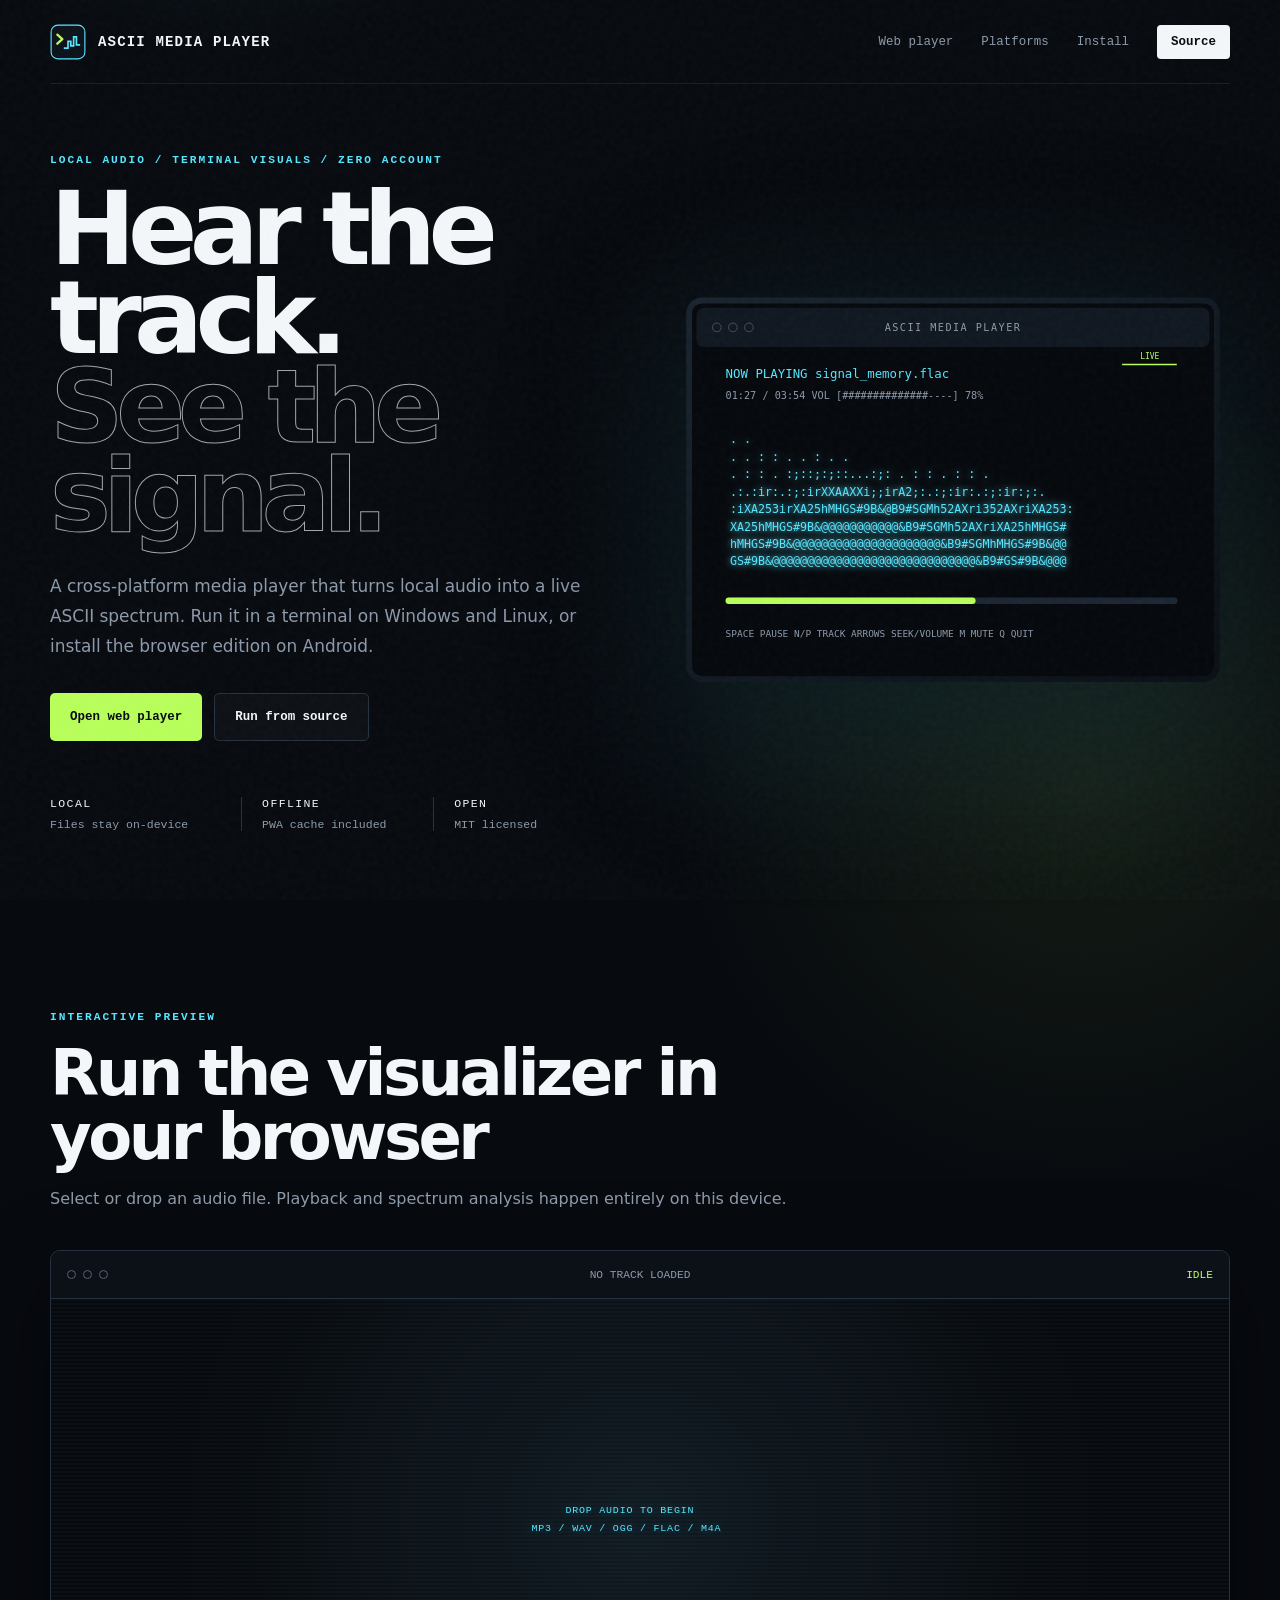
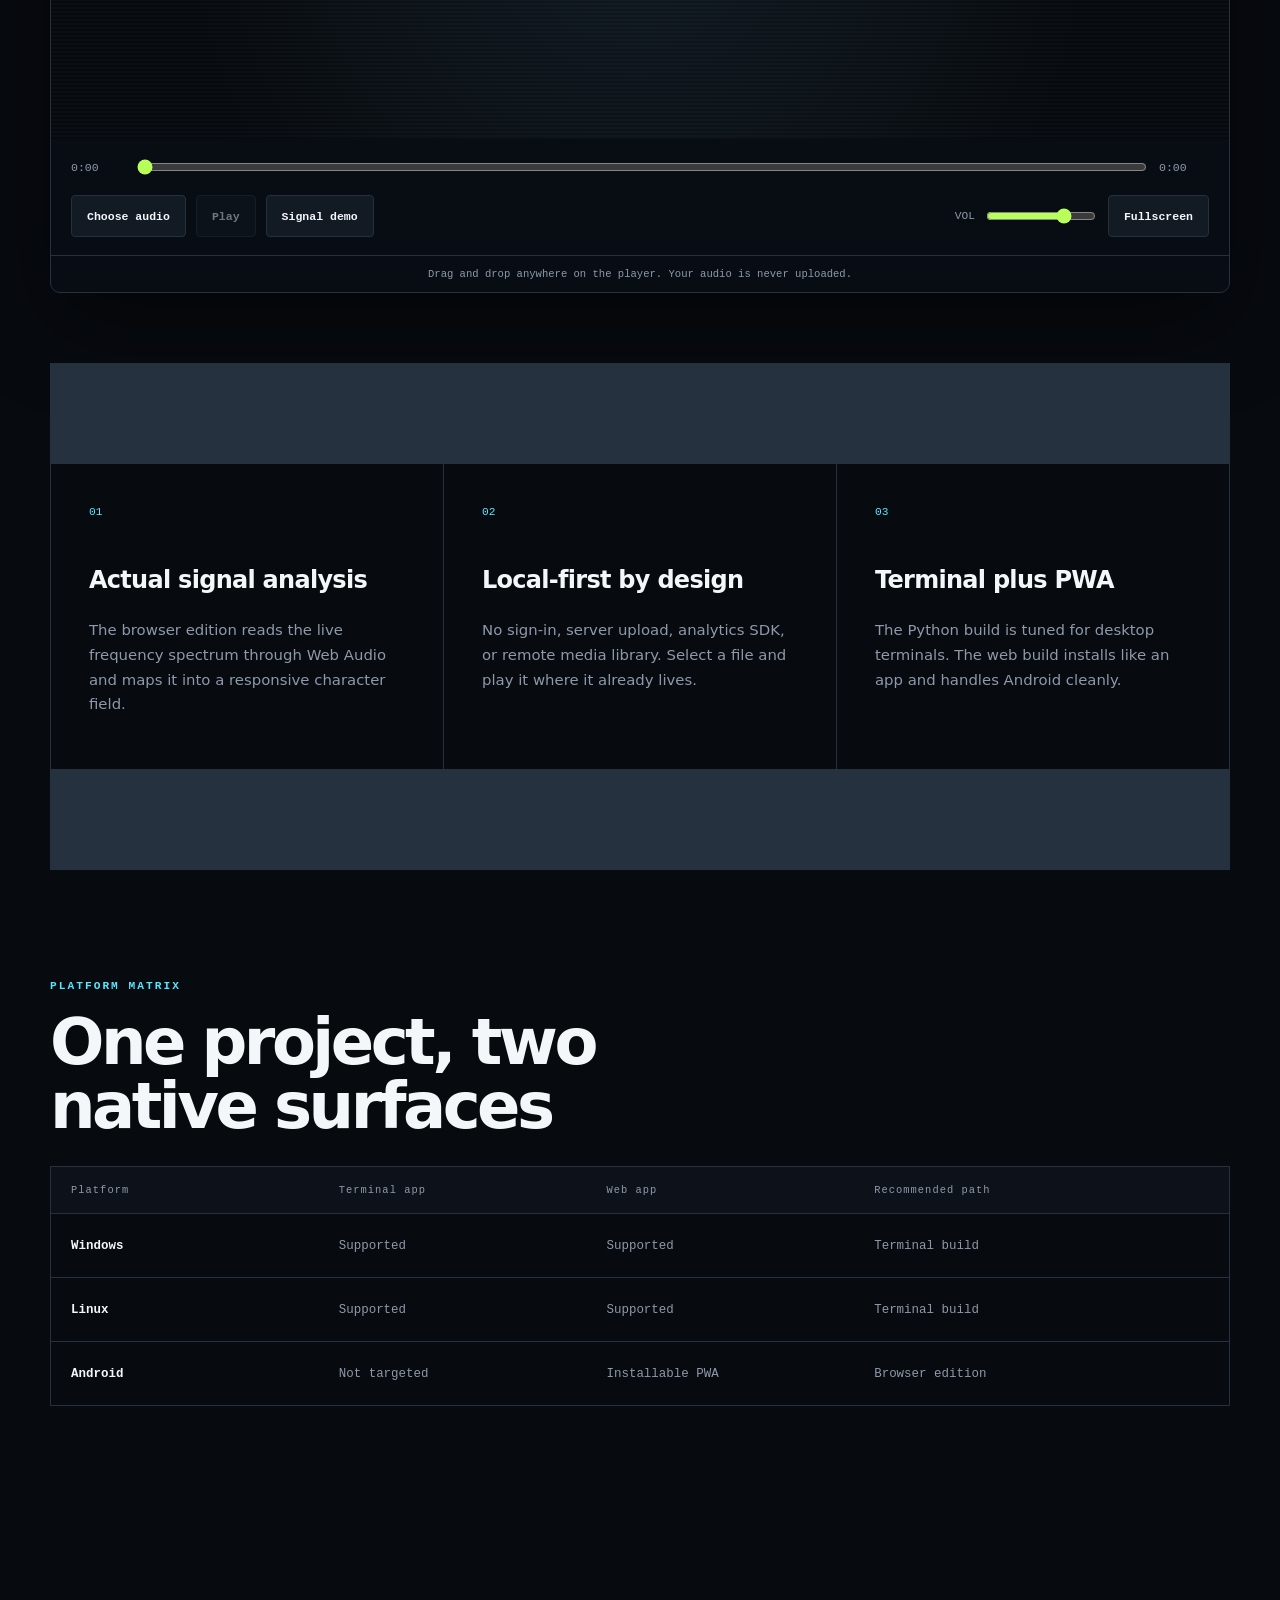
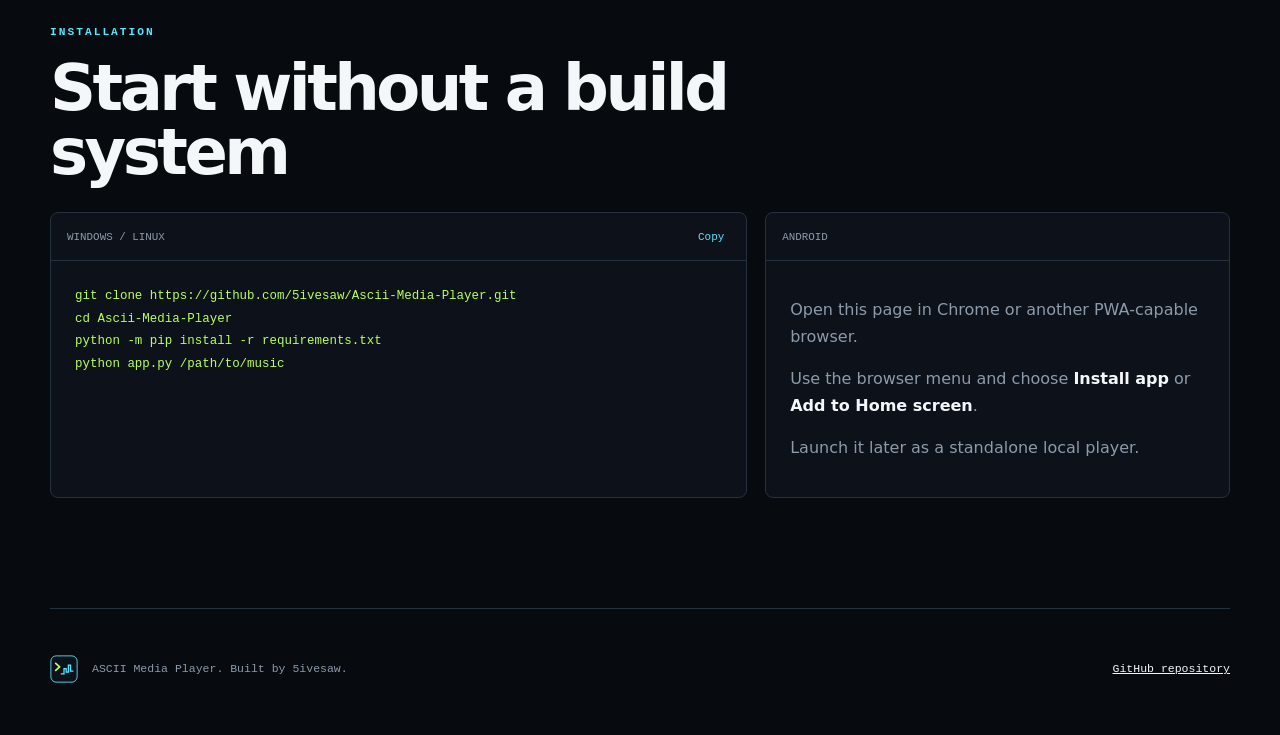
==== docs/index.html @ b1d7a351 "Complete ASCII Media Player v2 upgrade" ====
<!doctype html>
<html lang="en">
<head>
  <meta charset="utf-8">
  <meta name="viewport" content="width=device-width, initial-scale=1">
  <meta name="theme-color" content="#070a0f">
  <meta name="description" content="ASCII Media Player is a local-first terminal and browser audio player with live ASCII visualization.">
  <title>ASCII Media Player</title>
  <link rel="icon" href="assets/logo.svg" type="image/svg+xml">
  <link rel="manifest" href="manifest.webmanifest">
  <link rel="stylesheet" href="styles.css">
</head>
<body>
  <div class="noise" aria-hidden="true"></div>
  <header class="site-header shell">
    <a class="brand" href="#top" aria-label="ASCII Media Player home">
      <img src="assets/logo.svg" alt="" width="36" height="36">
      <span>ASCII MEDIA PLAYER</span>
    </a>
    <nav aria-label="Primary navigation">
      <a href="#player">Web player</a>
      <a href="#platforms">Platforms</a>
      <a href="#install">Install</a>
      <a class="nav-cta" href="https://github.com/5ivesaw/Ascii-Media-Player">Source</a>
    </nav>
  </header>

  <main id="top">
    <section class="hero shell">
      <div class="hero-copy">
        <p class="eyebrow">LOCAL AUDIO / TERMINAL VISUALS / ZERO ACCOUNT</p>
        <h1>Hear the track.<br><span>See the signal.</span></h1>
        <p class="lede">A cross-platform media player that turns local audio into a live ASCII spectrum. Run it in a terminal on Windows and Linux, or install the browser edition on Android.</p>
        <div class="hero-actions">
          <a class="button primary" href="#player">Open web player</a>
          <a class="button secondary" href="#install">Run from source</a>
        </div>
        <dl class="hero-stats" aria-label="Project facts">
          <div><dt>LOCAL</dt><dd>Files stay on-device</dd></div>
          <div><dt>OFFLINE</dt><dd>PWA cache included</dd></div>
          <div><dt>OPEN</dt><dd>MIT licensed</dd></div>
        </dl>
      </div>
      <div class="hero-art" aria-hidden="true">
        <img src="assets/terminal-frame.svg" alt="">
      </div>
    </section>

    <section id="player" class="player-section shell">
      <div class="section-heading">
        <p class="eyebrow">INTERACTIVE PREVIEW</p>
        <h2>Run the visualizer in your browser</h2>
        <p>Select or drop an audio file. Playback and spectrum analysis happen entirely on this device.</p>
      </div>

      <div class="player-card" id="dropZone">
        <div class="player-topbar">
          <div class="window-controls" aria-hidden="true"><span></span><span></span><span></span></div>
          <p id="trackLabel">NO TRACK LOADED</p>
          <p class="signal-status" id="signalStatus">IDLE</p>
        </div>

        <div class="ascii-wrap">
          <pre id="asciiScreen" aria-label="Live ASCII audio spectrum">                                                                                  
                                                                                  
                              DROP AUDIO TO BEGIN                                 
                                                                                  
                         MP3 / WAV / OGG / FLAC / M4A                             
                                                                                  
                                                                                  </pre>
          <div class="scanline" aria-hidden="true"></div>
        </div>

        <audio id="audio" preload="metadata"></audio>
        <div class="timeline-row">
          <span id="currentTime">0:00</span>
          <input id="seek" type="range" min="0" max="1000" value="0" aria-label="Seek through track">
          <span id="duration">0:00</span>
        </div>

        <div class="player-controls">
          <label class="file-button">
            <input id="fileInput" type="file" accept="audio/*">
            <span>Choose audio</span>
          </label>
          <button id="playButton" type="button" disabled>Play</button>
          <button id="demoButton" type="button">Signal demo</button>
          <label class="volume-control">
            <span>VOL</span>
            <input id="volume" type="range" min="0" max="1" step="0.01" value="0.75" aria-label="Volume">
          </label>
          <button id="fullscreenButton" type="button">Fullscreen</button>
        </div>
        <p class="drop-hint">Drag and drop anywhere on the player. Your audio is never uploaded.</p>
      </div>
    </section>

    <section class="feature-grid shell" aria-label="Features">
      <article>
        <span class="feature-number">01</span>
        <h3>Actual signal analysis</h3>
        <p>The browser edition reads the live frequency spectrum through Web Audio and maps it into a responsive character field.</p>
      </article>
      <article>
        <span class="feature-number">02</span>
        <h3>Local-first by design</h3>
        <p>No sign-in, server upload, analytics SDK, or remote media library. Select a file and play it where it already lives.</p>
      </article>
      <article>
        <span class="feature-number">03</span>
        <h3>Terminal plus PWA</h3>
        <p>The Python build is tuned for desktop terminals. The web build installs like an app and handles Android cleanly.</p>
      </article>
    </section>

    <section id="platforms" class="platforms shell">
      <div class="section-heading compact">
        <p class="eyebrow">PLATFORM MATRIX</p>
        <h2>One project, two native surfaces</h2>
      </div>
      <div class="platform-table" role="table" aria-label="Platform support">
        <div class="platform-row header" role="row">
          <span role="columnheader">Platform</span><span role="columnheader">Terminal app</span><span role="columnheader">Web app</span><span role="columnheader">Recommended path</span>
        </div>
        <div class="platform-row" role="row">
          <strong role="cell">Windows</strong><span role="cell">Supported</span><span role="cell">Supported</span><span role="cell">Terminal build</span>
        </div>
        <div class="platform-row" role="row">
          <strong role="cell">Linux</strong><span role="cell">Supported</span><span role="cell">Supported</span><span role="cell">Terminal build</span>
        </div>
        <div class="platform-row" role="row">
          <strong role="cell">Android</strong><span role="cell">Not targeted</span><span role="cell">Installable PWA</span><span role="cell">Browser edition</span>
        </div>
      </div>
    </section>

    <section id="install" class="install shell">
      <div class="section-heading compact">
        <p class="eyebrow">INSTALLATION</p>
        <h2>Start without a build system</h2>
      </div>
      <div class="install-grid">
        <article class="command-card">
          <div class="command-title"><span>WINDOWS / LINUX</span><button data-copy="desktopCommand">Copy</button></div>
          <pre id="desktopCommand"><code>git clone https://github.com/5ivesaw/Ascii-Media-Player.git
cd Ascii-Media-Player
python -m pip install -r requirements.txt
python app.py /path/to/music</code></pre>
        </article>
        <article class="command-card">
          <div class="command-title"><span>ANDROID</span></div>
          <div class="android-steps">
            <p>Open this page in Chrome or another PWA-capable browser.</p>
            <p>Use the browser menu and choose <strong>Install app</strong> or <strong>Add to Home screen</strong>.</p>
            <p>Launch it later as a standalone local player.</p>
          </div>
        </article>
      </div>
    </section>
  </main>

  <footer class="shell">
    <img src="assets/logo.svg" alt="" width="28" height="28">
    <p>ASCII Media Player. Built by 5ivesaw.</p>
    <a href="https://github.com/5ivesaw/Ascii-Media-Player">GitHub repository</a>
  </footer>

  <script src="player.js" defer></script>
</body>
</html>
---- docs/styles.css ----
:root {
  color-scheme: dark;
  --bg: #070a0f;
  --panel: #0d121a;
  --panel-2: #111923;
  --text: #f4f7fa;
  --muted: #8d9aaa;
  --line: #26313f;
  --cyan: #57e6ff;
  --lime: #b8ff5a;
  --shadow: 0 30px 90px rgba(0, 0, 0, .45);
  font-family: "IBM Plex Mono", "Cascadia Code", "SFMono-Regular", Consolas, monospace;
}

* { box-sizing: border-box; }
html { scroll-behavior: smooth; }
body {
  margin: 0;
  background:
    radial-gradient(circle at 18% -10%, rgba(87, 230, 255, .12), transparent 28rem),
    radial-gradient(circle at 85% 20%, rgba(184, 255, 90, .08), transparent 26rem),
    var(--bg);
  color: var(--text);
  min-height: 100vh;
  overflow-x: hidden;
}

a { color: inherit; }
button, input { font: inherit; }
button, .button, .file-button { -webkit-tap-highlight-color: transparent; }
.shell { width: min(1180px, calc(100% - 40px)); margin-inline: auto; }
.noise {
  position: fixed; inset: 0; pointer-events: none; z-index: 50; opacity: .035;
  background-image: url("data:image/svg+xml,%3Csvg viewBox='0 0 180 180' xmlns='http://www.w3.org/2000/svg'%3E%3Cfilter id='n'%3E%3CfeTurbulence type='fractalNoise' baseFrequency='.88' numOctaves='4' stitchTiles='stitch'/%3E%3C/filter%3E%3Crect width='100%25' height='100%25' filter='url(%23n)'/%3E%3C/svg%3E");
}

.site-header { height: 84px; display: flex; align-items: center; justify-content: space-between; border-bottom: 1px solid rgba(255,255,255,.08); }
.brand { display: flex; align-items: center; gap: 12px; text-decoration: none; font-size: .88rem; font-weight: 800; letter-spacing: .08em; }
.site-header nav { display: flex; align-items: center; gap: 28px; }
.site-header nav a { text-decoration: none; color: var(--muted); font-size: .78rem; transition: color .2s ease; }
.site-header nav a:hover { color: var(--text); }
.nav-cta { color: var(--bg) !important; background: var(--text); padding: 10px 14px; border-radius: 4px; font-weight: 800; }

.hero { min-height: 690px; display: grid; grid-template-columns: 1.02fr .98fr; align-items: center; gap: 50px; padding-block: 70px; }
.eyebrow { color: var(--cyan); font-size: .7rem; letter-spacing: .18em; font-weight: 800; margin: 0 0 18px; }
h1 { font-family: Inter, ui-sans-serif, system-ui, sans-serif; font-size: clamp(3.4rem, 8vw, 7.5rem); line-height: .87; letter-spacing: -.075em; margin: 0; max-width: 760px; }
h1 span { color: transparent; -webkit-text-stroke: 1px rgba(244,247,250,.66); }
.lede { color: var(--muted); max-width: 650px; font-family: Inter, ui-sans-serif, system-ui, sans-serif; font-size: 1.06rem; line-height: 1.75; margin: 32px 0; }
.hero-actions { display: flex; gap: 12px; flex-wrap: wrap; }
.button { min-height: 48px; display: inline-flex; align-items: center; justify-content: center; padding: 0 20px; border-radius: 5px; text-decoration: none; font-size: .78rem; font-weight: 800; }
.button.primary { color: var(--bg); background: var(--lime); }
.button.secondary { border: 1px solid var(--line); background: rgba(255,255,255,.025); }
.hero-stats { display: grid; grid-template-columns: repeat(3, 1fr); margin: 56px 0 0; max-width: 600px; }
.hero-stats div { padding-right: 20px; border-right: 1px solid var(--line); }
.hero-stats div + div { padding-left: 20px; }
.hero-stats div:last-child { border-right: 0; }
.hero-stats dt { color: var(--text); font-size: .72rem; letter-spacing: .12em; }
.hero-stats dd { color: var(--muted); font-size: .72rem; margin: 8px 0 0; }
.hero-art { position: relative; }
.hero-art::before { content: ""; position: absolute; inset: 8% 2% -10%; background: rgba(87,230,255,.13); filter: blur(80px); }
.hero-art img { position: relative; width: 100%; filter: drop-shadow(var(--shadow)); animation: hover 6s ease-in-out infinite; }
@keyframes hover { 50% { transform: translateY(-9px) rotate(.15deg); } }

.player-section { padding-block: 110px 70px; }
.section-heading { max-width: 760px; margin-bottom: 38px; }
.section-heading h2 { font-family: Inter, ui-sans-serif, system-ui, sans-serif; font-size: clamp(2.2rem, 5vw, 4.5rem); letter-spacing: -.055em; line-height: 1; margin: 0; }
.section-heading > p:last-child { color: var(--muted); font-family: Inter, ui-sans-serif, system-ui, sans-serif; line-height: 1.7; }
.section-heading.compact { margin-bottom: 28px; }

.player-card { border: 1px solid var(--line); border-radius: 10px; overflow: hidden; background: rgba(8,13,19,.94); box-shadow: var(--shadow); transition: border-color .2s ease, transform .2s ease; }
.player-card.dragging { border-color: var(--cyan); transform: scale(1.005); }
.player-topbar { min-height: 48px; padding: 0 16px; display: grid; grid-template-columns: 120px 1fr 120px; align-items: center; border-bottom: 1px solid var(--line); background: #0c1118; }
.window-controls { display: flex; gap: 7px; }
.window-controls span { width: 9px; height: 9px; border-radius: 50%; border: 1px solid #536170; }
.player-topbar p { margin: 0; text-align: center; font-size: .7rem; color: var(--muted); white-space: nowrap; text-overflow: ellipsis; overflow: hidden; }
.player-topbar .signal-status { text-align: right; color: var(--lime); }
.ascii-wrap { position: relative; min-height: 440px; overflow: hidden; background: radial-gradient(circle at center, #101a22, #06090d 76%); }
.ascii-wrap::after { content: ""; position: absolute; inset: 0; pointer-events: none; background: linear-gradient(rgba(255,255,255,.018) 50%, transparent 50%); background-size: 100% 4px; }
#asciiScreen { margin: 0; min-height: 440px; display: flex; align-items: center; justify-content: center; padding: 26px; overflow: hidden; color: var(--cyan); text-shadow: 0 0 10px rgba(87,230,255,.38); font-size: clamp(6px, .78vw, 11px); line-height: .92; letter-spacing: .08em; user-select: none; }
.scanline { position: absolute; top: -20%; left: 0; width: 100%; height: 18%; background: linear-gradient(transparent, rgba(184,255,90,.045), transparent); animation: scan 4.8s linear infinite; pointer-events: none; }
@keyframes scan { to { transform: translateY(760px); } }
.timeline-row { display: grid; grid-template-columns: 50px 1fr 50px; gap: 14px; align-items: center; padding: 18px 20px 4px; color: var(--muted); font-size: .72rem; }
input[type="range"] { width: 100%; accent-color: var(--lime); }
.player-controls { display: flex; align-items: center; gap: 10px; padding: 14px 20px 18px; flex-wrap: wrap; }
.player-controls button, .file-button { border: 1px solid var(--line); background: #121a24; color: var(--text); min-height: 42px; padding: 0 15px; border-radius: 4px; cursor: pointer; font-size: .72rem; font-weight: 800; display: inline-flex; align-items: center; }
.player-controls button:hover, .file-button:hover { border-color: #4b5d70; }
.player-controls button:disabled { opacity: .45; cursor: not-allowed; }
.file-button input { display: none; }
.volume-control { display: flex; align-items: center; gap: 9px; color: var(--muted); font-size: .7rem; margin-left: auto; }
.volume-control input { width: 110px; }
.drop-hint { color: var(--muted); border-top: 1px solid var(--line); margin: 0; padding: 12px 20px; font-size: .66rem; text-align: center; }

.feature-grid { padding-block: 100px; display: grid; grid-template-columns: repeat(3, 1fr); gap: 1px; background: var(--line); border: 1px solid var(--line); }
.feature-grid article { background: var(--bg); padding: 38px; min-height: 260px; }
.feature-number { color: var(--cyan); font-size: .7rem; }
.feature-grid h3 { font-family: Inter, ui-sans-serif, system-ui, sans-serif; font-size: 1.5rem; letter-spacing: -.03em; margin-top: 46px; }
.feature-grid p { color: var(--muted); font-family: Inter, ui-sans-serif, system-ui, sans-serif; line-height: 1.65; font-size: .93rem; }

.platforms, .install { padding-block: 110px; }
.platform-table { border: 1px solid var(--line); }
.platform-row { display: grid; grid-template-columns: 1fr 1fr 1fr 1.4fr; min-height: 64px; align-items: center; border-top: 1px solid var(--line); }
.platform-row:first-child { border-top: 0; }
.platform-row span, .platform-row strong { padding: 0 20px; font-size: .78rem; }
.platform-row span { color: var(--muted); }
.platform-row.header { background: var(--panel); color: var(--muted); min-height: 46px; }
.platform-row.header span { font-size: .65rem; letter-spacing: .1em; }

.install-grid { display: grid; grid-template-columns: 1.2fr .8fr; gap: 18px; }
.command-card { border: 1px solid var(--line); background: var(--panel); border-radius: 8px; overflow: hidden; }
.command-title { display: flex; justify-content: space-between; align-items: center; min-height: 48px; padding: 0 16px; border-bottom: 1px solid var(--line); font-size: .68rem; color: var(--muted); }
.command-title button { border: 0; color: var(--cyan); background: none; cursor: pointer; font-size: .68rem; }
.command-card pre { margin: 0; padding: 24px; overflow-x: auto; color: var(--lime); line-height: 1.8; font-size: .78rem; }
.android-steps { padding: 20px 24px; color: var(--muted); font-family: Inter, ui-sans-serif, system-ui, sans-serif; line-height: 1.65; }
.android-steps strong { color: var(--text); }
footer { min-height: 120px; border-top: 1px solid var(--line); display: flex; align-items: center; gap: 14px; color: var(--muted); font-size: .72rem; }
footer a { margin-left: auto; color: var(--text); }

@media (max-width: 900px) {
  .site-header nav a:not(.nav-cta) { display: none; }
  .hero { grid-template-columns: 1fr; min-height: auto; padding-block: 80px; }
  .hero-art { max-width: 680px; margin: 0 auto; }
  .feature-grid { grid-template-columns: 1fr; }
  .install-grid { grid-template-columns: 1fr; }
  .platform-row { grid-template-columns: 1fr 1fr; padding-block: 14px; }
  .platform-row.header { display: none; }
  .platform-row span, .platform-row strong { padding: 5px 18px; }
  .platform-row span:last-child { grid-column: 1 / -1; }
}

@media (max-width: 620px) {
  .shell { width: min(100% - 22px, 1180px); }
  .site-header { height: 68px; }
  .brand span { font-size: .7rem; }
  h1 { font-size: clamp(3rem, 17vw, 5rem); }
  .hero-stats { grid-template-columns: 1fr; gap: 18px; }
  .hero-stats div, .hero-stats div + div { border-right: 0; padding: 0 0 18px; border-bottom: 1px solid var(--line); }
  .ascii-wrap, #asciiScreen { min-height: 360px; }
  #asciiScreen { font-size: 5px; padding: 10px; }
  .player-topbar { grid-template-columns: 50px 1fr 50px; }
  .volume-control { width: 100%; margin-left: 0; }
  .volume-control input { flex: 1; }
  .platform-row { grid-template-columns: 1fr; }
  .platform-row span:last-child { grid-column: auto; }
  footer { flex-wrap: wrap; padding-block: 28px; }
  footer a { width: 100%; margin-left: 42px; }
}

@media (prefers-reduced-motion: reduce) {
  *, *::before, *::after { animation-duration: .01ms !important; animation-iteration-count: 1 !important; scroll-behavior: auto !important; }
}
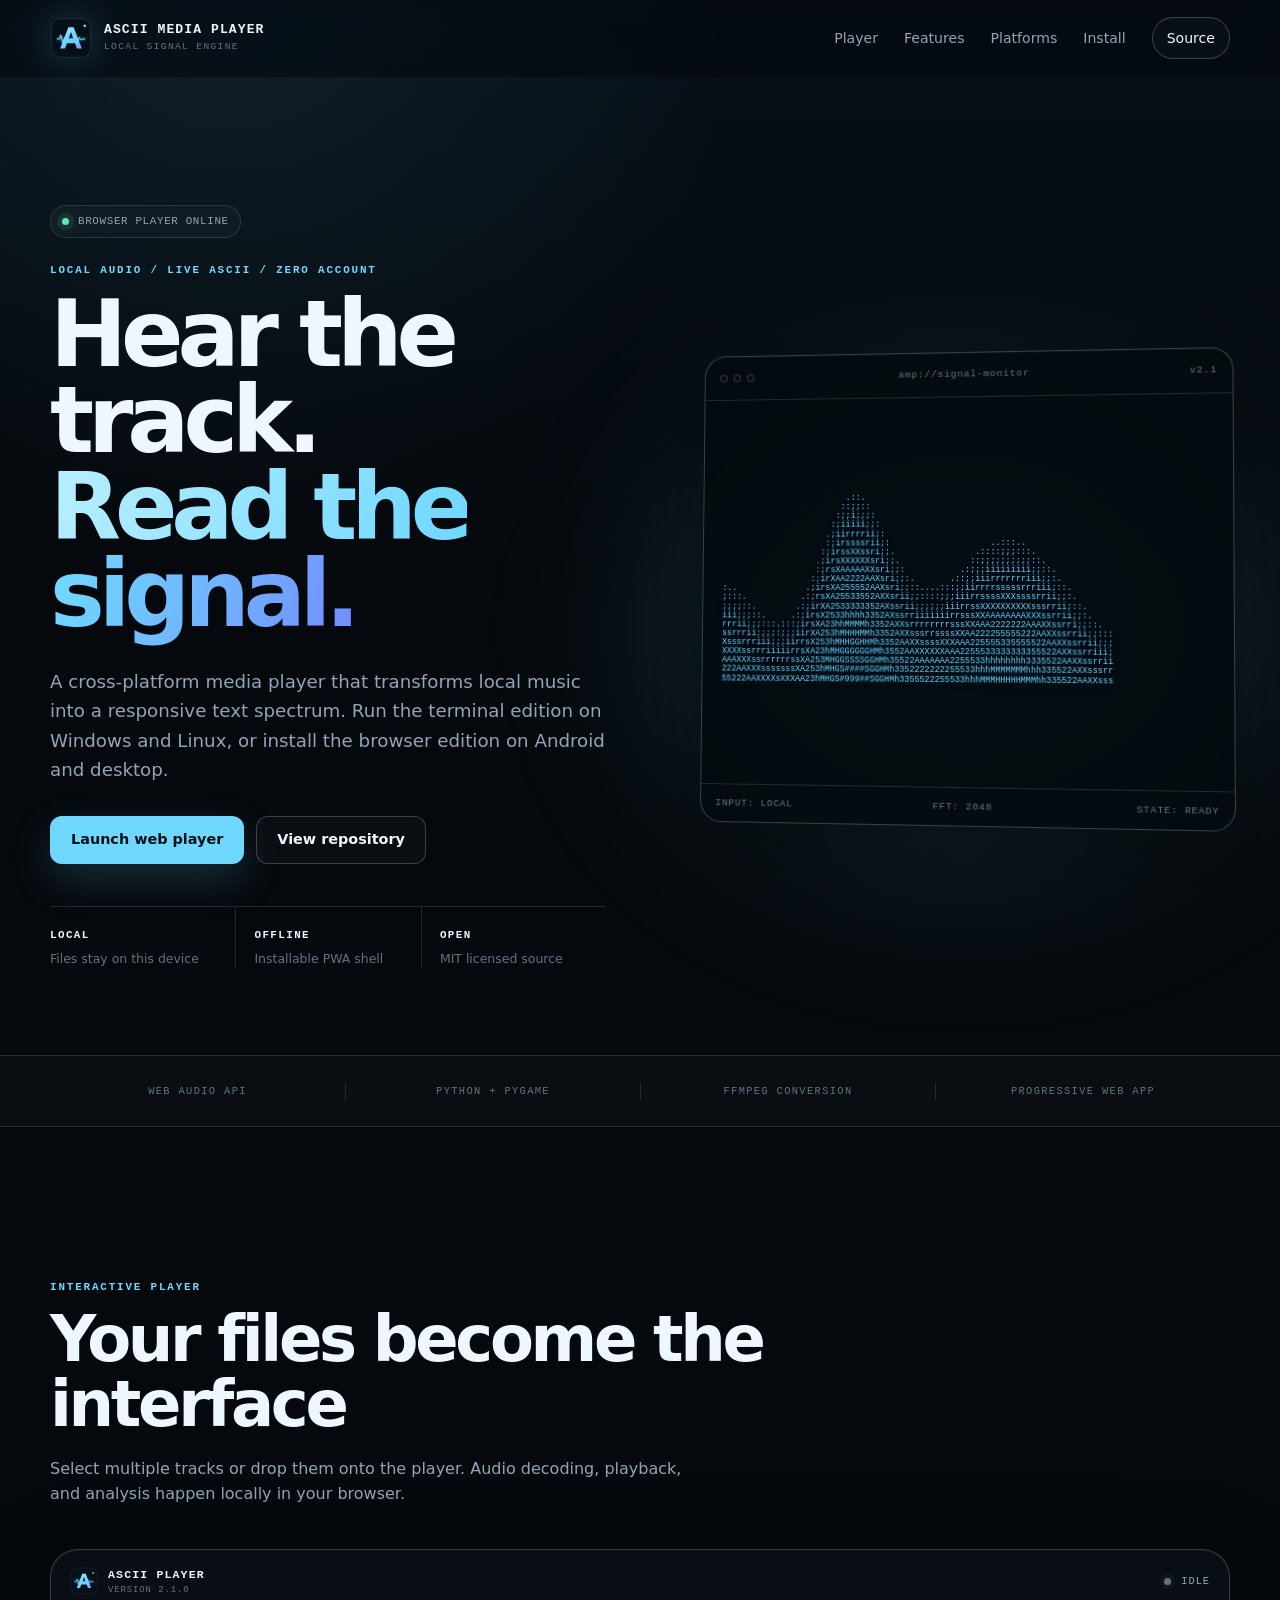
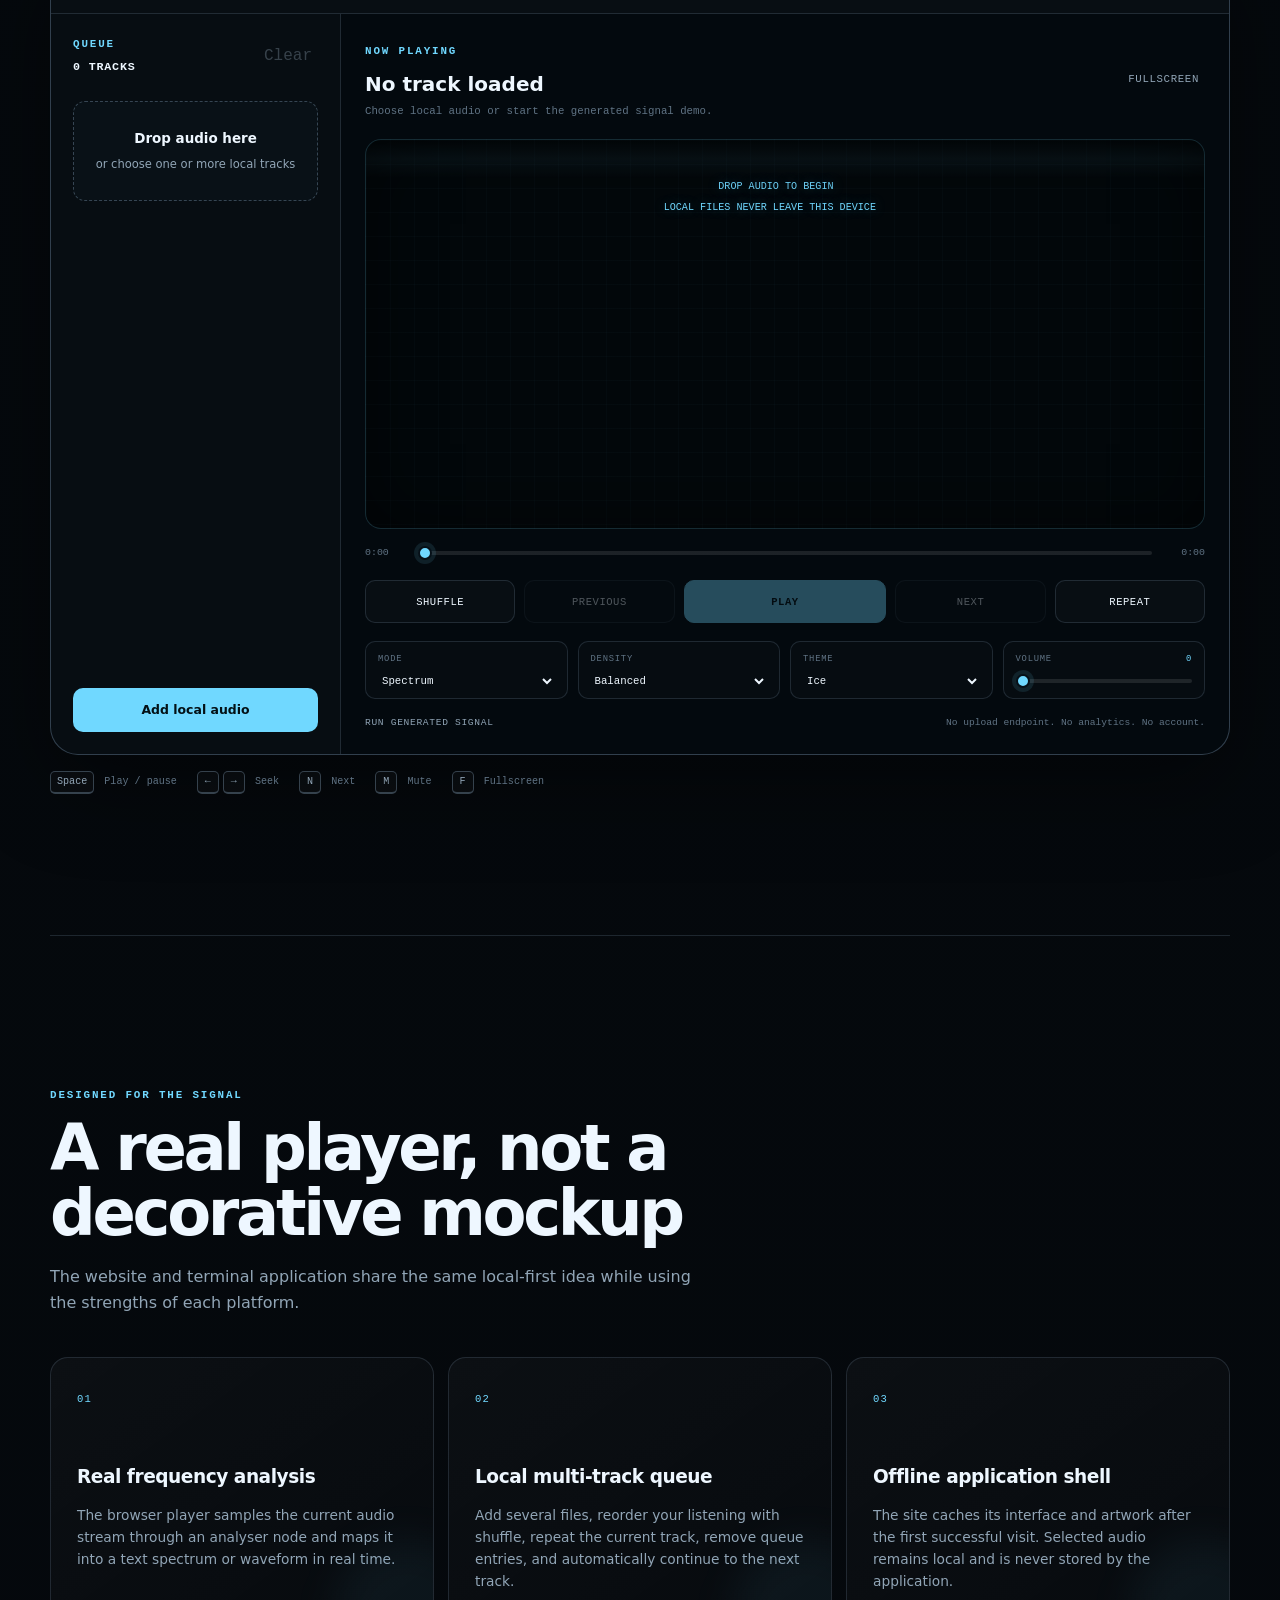
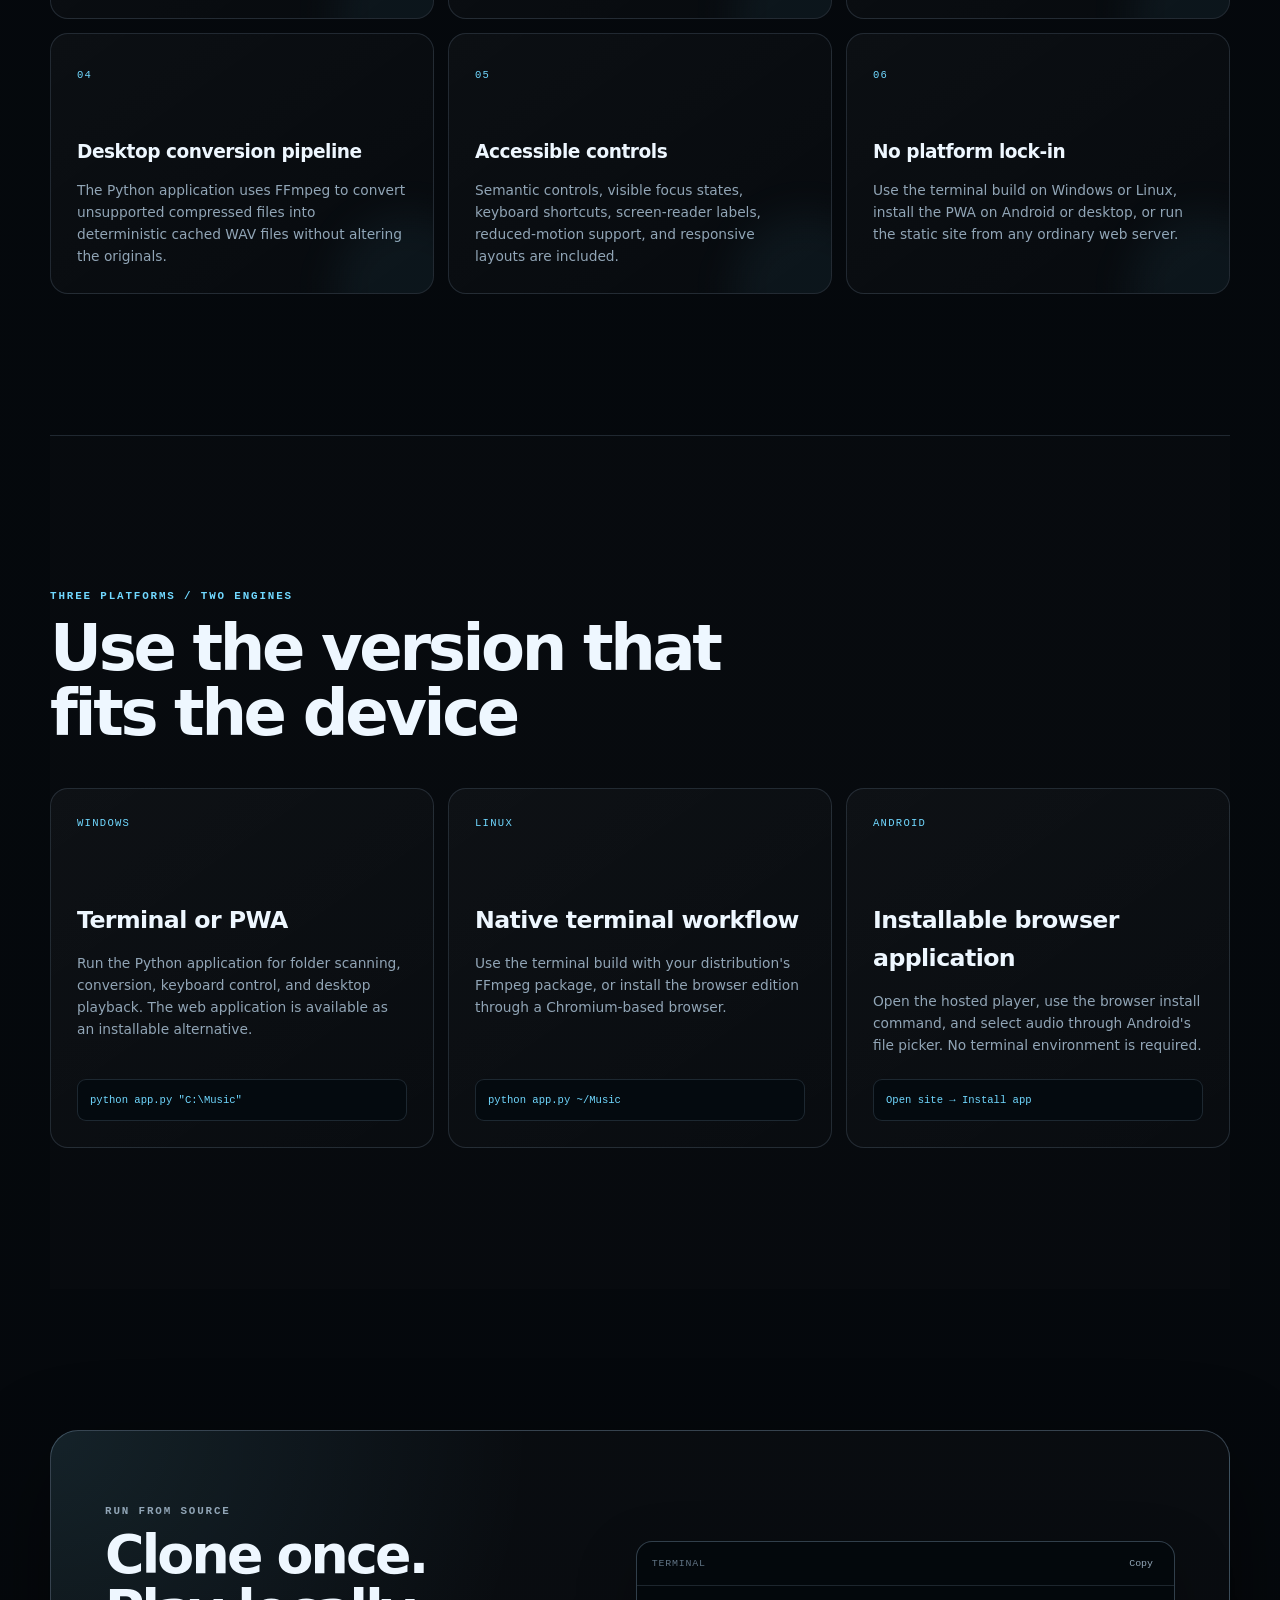
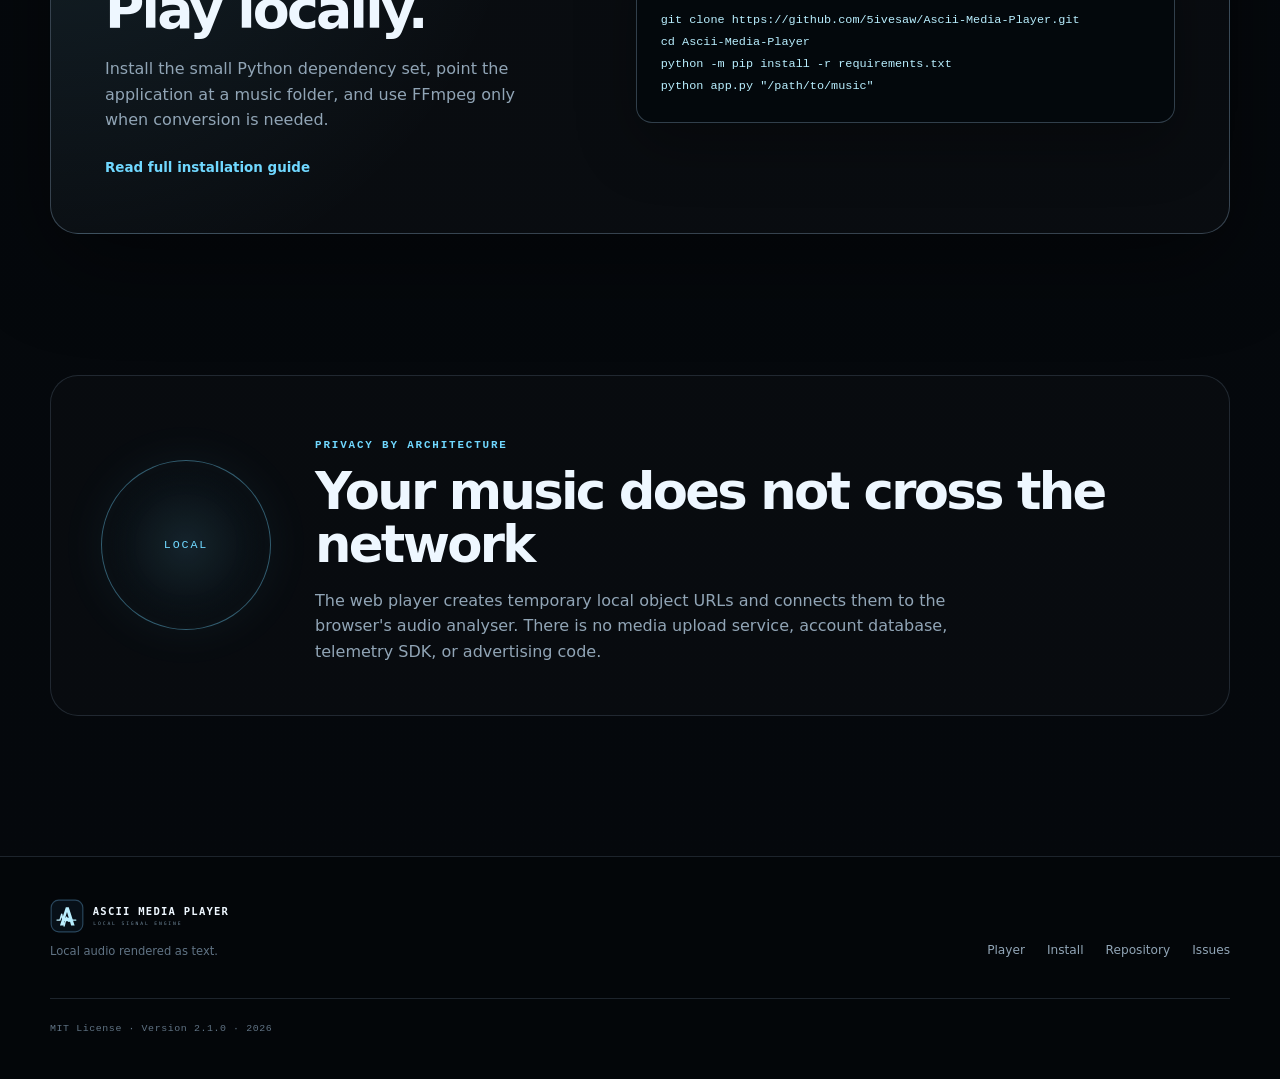
==== commit 498704ef: "Upgrade ASCII Media Player site to v2.1" ====
--- a/docs/index.html
+++ b/docs/index.html
@@ -2,169 +2,282 @@
 <html lang="en">
 <head>
   <meta charset="utf-8">
-  <meta name="viewport" content="width=device-width, initial-scale=1">
-  <meta name="theme-color" content="#070a0f">
-  <meta name="description" content="ASCII Media Player is a local-first terminal and browser audio player with live ASCII visualization.">
-  <title>ASCII Media Player</title>
+  <meta name="viewport" content="width=device-width, initial-scale=1, viewport-fit=cover">
+  <meta name="theme-color" content="#071018">
+  <meta name="color-scheme" content="dark">
+  <meta name="description" content="Play local audio through a real-time ASCII spectrum. No uploads, no account, and installable on Android, Windows, and Linux.">
+  <meta name="application-name" content="ASCII Media Player">
+  <meta name="apple-mobile-web-app-capable" content="yes">
+  <meta name="apple-mobile-web-app-status-bar-style" content="black-translucent">
+  <meta name="apple-mobile-web-app-title" content="ASCII Player">
+  <meta name="robots" content="index,follow">
+  <meta property="og:type" content="website">
+  <meta property="og:title" content="ASCII Media Player">
+  <meta property="og:description" content="A local-first audio player with a live ASCII spectrum and an installable offline web app.">
+  <meta property="og:url" content="https://5ivesaw.github.io/Ascii-Media-Player/" data-managed-site-url>
+  <meta property="og:image" content="https://5ivesaw.github.io/Ascii-Media-Player/assets/og-card.png" data-managed-og-image>
+  <meta name="twitter:card" content="summary_large_image">
+  <meta name="twitter:title" content="ASCII Media Player">
+  <meta name="twitter:description" content="Local audio. Live ASCII. Zero upload.">
+  <link rel="canonical" href="https://5ivesaw.github.io/Ascii-Media-Player/" data-managed-site-url>
   <link rel="icon" href="assets/logo.svg" type="image/svg+xml">
+  <link rel="icon" href="assets/icon-192.png" sizes="192x192" type="image/png">
+  <link rel="apple-touch-icon" href="assets/icon-192.png">
   <link rel="manifest" href="manifest.webmanifest">
   <link rel="stylesheet" href="styles.css">
+  <title>ASCII Media Player — Local Audio Visualizer</title>
 </head>
-<body>
-  <div class="noise" aria-hidden="true"></div>
-  <header class="site-header shell">
-    <a class="brand" href="#top" aria-label="ASCII Media Player home">
-      <img src="assets/logo.svg" alt="" width="36" height="36">
-      <span>ASCII MEDIA PLAYER</span>
-    </a>
-    <nav aria-label="Primary navigation">
-      <a href="#player">Web player</a>
-      <a href="#platforms">Platforms</a>
-      <a href="#install">Install</a>
-      <a class="nav-cta" href="https://github.com/5ivesaw/Ascii-Media-Player">Source</a>
-    </nav>
+<body data-theme="ice">
+  <a class="skip-link" href="#player">Skip to player</a>
+  <div class="ambient ambient-one" aria-hidden="true"></div>
+  <div class="ambient ambient-two" aria-hidden="true"></div>
+  <div class="grain" aria-hidden="true"></div>
+
+  <header class="site-header" id="top">
+    <div class="shell header-inner">
+      <a class="brand" href="#top" aria-label="ASCII Media Player home">
+        <img src="assets/logo.svg" width="42" height="42" alt="">
+        <span class="brand-copy">
+          <strong>ASCII MEDIA PLAYER</strong>
+          <small>LOCAL SIGNAL ENGINE</small>
+        </span>
+      </a>
+      <button class="menu-toggle" id="menuToggle" type="button" aria-expanded="false" aria-controls="siteNav">Menu</button>
+      <nav class="site-nav" id="siteNav" aria-label="Primary navigation">
+        <a href="#player">Player</a>
+        <a href="#features">Features</a>
+        <a href="#platforms">Platforms</a>
+        <a href="#install">Install</a>
+        <a class="nav-source" href="https://github.com/5ivesaw/Ascii-Media-Player" data-repo-link>Source</a>
+      </nav>
+    </div>
   </header>
 
-  <main id="top">
-    <section class="hero shell">
-      <div class="hero-copy">
-        <p class="eyebrow">LOCAL AUDIO / TERMINAL VISUALS / ZERO ACCOUNT</p>
-        <h1>Hear the track.<br><span>See the signal.</span></h1>
-        <p class="lede">A cross-platform media player that turns local audio into a live ASCII spectrum. Run it in a terminal on Windows and Linux, or install the browser edition on Android.</p>
+  <main>
+    <section class="hero shell" aria-labelledby="heroTitle">
+      <div class="hero-copy reveal">
+        <div class="status-pill"><span></span> Browser player online</div>
+        <p class="eyebrow">LOCAL AUDIO / LIVE ASCII / ZERO ACCOUNT</p>
+        <h1 id="heroTitle">Hear the track.<br><span>Read the signal.</span></h1>
+        <p class="hero-lede">A cross-platform media player that transforms local music into a responsive text spectrum. Run the terminal edition on Windows and Linux, or install the browser edition on Android and desktop.</p>
         <div class="hero-actions">
-          <a class="button primary" href="#player">Open web player</a>
-          <a class="button secondary" href="#install">Run from source</a>
-        </div>
-        <dl class="hero-stats" aria-label="Project facts">
-          <div><dt>LOCAL</dt><dd>Files stay on-device</dd></div>
-          <div><dt>OFFLINE</dt><dd>PWA cache included</dd></div>
-          <div><dt>OPEN</dt><dd>MIT licensed</dd></div>
+          <a class="button primary" href="#player">Launch web player</a>
+          <a class="button secondary" href="https://github.com/5ivesaw/Ascii-Media-Player" data-repo-link>View repository</a>
+        </div>
+        <dl class="hero-facts" aria-label="Project facts">
+          <div><dt>LOCAL</dt><dd>Files stay on this device</dd></div>
+          <div><dt>OFFLINE</dt><dd>Installable PWA shell</dd></div>
+          <div><dt>OPEN</dt><dd>MIT licensed source</dd></div>
         </dl>
       </div>
-      <div class="hero-art" aria-hidden="true">
-        <img src="assets/terminal-frame.svg" alt="">
-      </div>
-    </section>
-
-    <section id="player" class="player-section shell">
-      <div class="section-heading">
-        <p class="eyebrow">INTERACTIVE PREVIEW</p>
-        <h2>Run the visualizer in your browser</h2>
-        <p>Select or drop an audio file. Playback and spectrum analysis happen entirely on this device.</p>
-      </div>
-
-      <div class="player-card" id="dropZone">
-        <div class="player-topbar">
-          <div class="window-controls" aria-hidden="true"><span></span><span></span><span></span></div>
-          <p id="trackLabel">NO TRACK LOADED</p>
-          <p class="signal-status" id="signalStatus">IDLE</p>
-        </div>
-
-        <div class="ascii-wrap">
-          <pre id="asciiScreen" aria-label="Live ASCII audio spectrum">                                                                                  
+
+      <div class="hero-visual reveal" aria-label="Animated ASCII signal preview">
+        <div class="hero-terminal">
+          <div class="terminal-titlebar">
+            <div class="window-dots" aria-hidden="true"><span></span><span></span><span></span></div>
+            <span>amp://signal-monitor</span>
+            <span>v2.1</span>
+          </div>
+          <pre id="heroSignal" aria-hidden="true"></pre>
+          <div class="terminal-footer"><span>INPUT: LOCAL</span><span>FFT: 2048</span><span>STATE: READY</span></div>
+        </div>
+      </div>
+    </section>
+
+    <section class="trust-strip" aria-label="Technology summary">
+      <div class="shell trust-grid">
+        <span>WEB AUDIO API</span>
+        <span>PYTHON + PYGAME</span>
+        <span>FFMPEG CONVERSION</span>
+        <span>PROGRESSIVE WEB APP</span>
+      </div>
+    </section>
+
+    <section class="player-section shell" id="player" aria-labelledby="playerTitle">
+      <div class="section-heading reveal">
+        <p class="eyebrow">INTERACTIVE PLAYER</p>
+        <h2 id="playerTitle">Your files become the interface</h2>
+        <p>Select multiple tracks or drop them onto the player. Audio decoding, playback, and analysis happen locally in your browser.</p>
+      </div>
+
+      <div class="app-frame reveal" id="dropZone">
+        <div class="app-topbar">
+          <div class="app-identity">
+            <img src="assets/logo.svg" width="28" height="28" alt="">
+            <div><strong>ASCII PLAYER</strong><small id="appVersion">VERSION 2.1.0</small></div>
+          </div>
+          <div class="app-status"><span class="status-light" id="statusLight"></span><span id="signalStatus">IDLE</span></div>
+        </div>
+
+        <div class="app-layout">
+          <aside class="queue-panel" aria-label="Playback queue">
+            <div class="panel-heading">
+              <div><span class="panel-kicker">QUEUE</span><strong id="queueCount">0 TRACKS</strong></div>
+              <button class="icon-text-button" id="clearQueueButton" type="button" disabled>Clear</button>
+            </div>
+            <div class="drop-hint" id="dropHint">
+              <strong>Drop audio here</strong>
+              <span>or choose one or more local tracks</span>
+            </div>
+            <ol class="queue-list" id="queueList" aria-live="polite"></ol>
+            <label class="choose-files-button">
+              <input id="fileInput" type="file" accept="audio/*" multiple>
+              <span>Add local audio</span>
+            </label>
+          </aside>
+
+          <div class="visualizer-panel">
+            <div class="track-meta">
+              <div>
+                <span class="panel-kicker">NOW PLAYING</span>
+                <h3 id="trackLabel">No track loaded</h3>
+                <p id="trackDetail">Choose local audio or start the generated signal demo.</p>
+              </div>
+              <button class="fullscreen-button" id="fullscreenButton" type="button">Fullscreen</button>
+            </div>
+
+            <div class="ascii-stage" id="asciiStage">
+              <pre id="asciiScreen" aria-label="Live ASCII audio visualization">                                                                                  
                                                                                   
                               DROP AUDIO TO BEGIN                                 
                                                                                   
-                         MP3 / WAV / OGG / FLAC / M4A                             
+                     LOCAL FILES NEVER LEAVE THIS DEVICE                          
                                                                                   
                                                                                   </pre>
-          <div class="scanline" aria-hidden="true"></div>
-        </div>
-
-        <audio id="audio" preload="metadata"></audio>
-        <div class="timeline-row">
-          <span id="currentTime">0:00</span>
-          <input id="seek" type="range" min="0" max="1000" value="0" aria-label="Seek through track">
-          <span id="duration">0:00</span>
-        </div>
-
-        <div class="player-controls">
-          <label class="file-button">
-            <input id="fileInput" type="file" accept="audio/*">
-            <span>Choose audio</span>
-          </label>
-          <button id="playButton" type="button" disabled>Play</button>
-          <button id="demoButton" type="button">Signal demo</button>
-          <label class="volume-control">
-            <span>VOL</span>
-            <input id="volume" type="range" min="0" max="1" step="0.01" value="0.75" aria-label="Volume">
-          </label>
-          <button id="fullscreenButton" type="button">Fullscreen</button>
-        </div>
-        <p class="drop-hint">Drag and drop anywhere on the player. Your audio is never uploaded.</p>
-      </div>
-    </section>
-
-    <section class="feature-grid shell" aria-label="Features">
-      <article>
-        <span class="feature-number">01</span>
-        <h3>Actual signal analysis</h3>
-        <p>The browser edition reads the live frequency spectrum through Web Audio and maps it into a responsive character field.</p>
-      </article>
-      <article>
-        <span class="feature-number">02</span>
-        <h3>Local-first by design</h3>
-        <p>No sign-in, server upload, analytics SDK, or remote media library. Select a file and play it where it already lives.</p>
-      </article>
-      <article>
-        <span class="feature-number">03</span>
-        <h3>Terminal plus PWA</h3>
-        <p>The Python build is tuned for desktop terminals. The web build installs like an app and handles Android cleanly.</p>
-      </article>
-    </section>
-
-    <section id="platforms" class="platforms shell">
-      <div class="section-heading compact">
-        <p class="eyebrow">PLATFORM MATRIX</p>
-        <h2>One project, two native surfaces</h2>
-      </div>
-      <div class="platform-table" role="table" aria-label="Platform support">
-        <div class="platform-row header" role="row">
-          <span role="columnheader">Platform</span><span role="columnheader">Terminal app</span><span role="columnheader">Web app</span><span role="columnheader">Recommended path</span>
-        </div>
-        <div class="platform-row" role="row">
-          <strong role="cell">Windows</strong><span role="cell">Supported</span><span role="cell">Supported</span><span role="cell">Terminal build</span>
-        </div>
-        <div class="platform-row" role="row">
-          <strong role="cell">Linux</strong><span role="cell">Supported</span><span role="cell">Supported</span><span role="cell">Terminal build</span>
-        </div>
-        <div class="platform-row" role="row">
-          <strong role="cell">Android</strong><span role="cell">Not targeted</span><span role="cell">Installable PWA</span><span role="cell">Browser edition</span>
-        </div>
-      </div>
-    </section>
-
-    <section id="install" class="install shell">
-      <div class="section-heading compact">
-        <p class="eyebrow">INSTALLATION</p>
-        <h2>Start without a build system</h2>
-      </div>
-      <div class="install-grid">
-        <article class="command-card">
-          <div class="command-title"><span>WINDOWS / LINUX</span><button data-copy="desktopCommand">Copy</button></div>
-          <pre id="desktopCommand"><code>git clone https://github.com/5ivesaw/Ascii-Media-Player.git
+              <div class="scanline" aria-hidden="true"></div>
+              <div class="edge-vignette" aria-hidden="true"></div>
+            </div>
+
+            <audio id="audio" preload="metadata"></audio>
+
+            <div class="timeline-row">
+              <span id="currentTime">0:00</span>
+              <input id="seek" type="range" min="0" max="1000" value="0" aria-label="Seek through current track">
+              <span id="duration">0:00</span>
+            </div>
+
+            <div class="transport-row" aria-label="Playback controls">
+              <button id="shuffleButton" class="transport secondary-control" type="button" aria-pressed="false" title="Shuffle queue">Shuffle</button>
+              <button id="previousButton" class="transport" type="button" disabled aria-label="Previous track">Previous</button>
+              <button id="playButton" class="transport play-control" type="button" disabled>Play</button>
+              <button id="nextButton" class="transport" type="button" disabled aria-label="Next track">Next</button>
+              <button id="repeatButton" class="transport secondary-control" type="button" aria-pressed="false" title="Repeat current track">Repeat</button>
+            </div>
+
+            <div class="control-grid">
+              <label>
+                <span>MODE</span>
+                <select id="visualMode" aria-label="Visualizer mode">
+                  <option value="spectrum">Spectrum</option>
+                  <option value="waveform">Waveform</option>
+                </select>
+              </label>
+              <label>
+                <span>DENSITY</span>
+                <select id="density" aria-label="Visualizer density">
+                  <option value="compact">Compact</option>
+                  <option value="balanced" selected>Balanced</option>
+                  <option value="dense">Dense</option>
+                </select>
+              </label>
+              <label>
+                <span>THEME</span>
+                <select id="themeSelect" aria-label="Color theme">
+                  <option value="ice">Ice</option>
+                  <option value="matrix">Matrix</option>
+                  <option value="amber">Amber</option>
+                  <option value="mono">Mono</option>
+                </select>
+              </label>
+              <label class="volume-control">
+                <span>VOLUME <output id="volumeValue">75</output></span>
+                <input id="volume" type="range" min="0" max="1" step="0.01" value="0.75" aria-label="Volume">
+              </label>
+            </div>
+
+            <div class="utility-row">
+              <button id="demoButton" type="button">Run generated signal</button>
+              <button id="installButton" type="button" hidden>Install application</button>
+              <span class="privacy-note">No upload endpoint. No analytics. No account.</span>
+            </div>
+          </div>
+        </div>
+      </div>
+
+      <div class="shortcut-line reveal" aria-label="Keyboard shortcuts">
+        <span><kbd>Space</kbd> Play / pause</span>
+        <span><kbd>←</kbd><kbd>→</kbd> Seek</span>
+        <span><kbd>N</kbd> Next</span>
+        <span><kbd>M</kbd> Mute</span>
+        <span><kbd>F</kbd> Fullscreen</span>
+      </div>
+    </section>
+
+    <section class="feature-section shell" id="features" aria-labelledby="featuresTitle">
+      <div class="section-heading reveal">
+        <p class="eyebrow">DESIGNED FOR THE SIGNAL</p>
+        <h2 id="featuresTitle">A real player, not a decorative mockup</h2>
+        <p>The website and terminal application share the same local-first idea while using the strengths of each platform.</p>
+      </div>
+      <div class="feature-grid">
+        <article class="feature-card reveal"><span class="feature-index">01</span><h3>Real frequency analysis</h3><p>The browser player samples the current audio stream through an analyser node and maps it into a text spectrum or waveform in real time.</p></article>
+        <article class="feature-card reveal"><span class="feature-index">02</span><h3>Local multi-track queue</h3><p>Add several files, reorder your listening with shuffle, repeat the current track, remove queue entries, and automatically continue to the next track.</p></article>
+        <article class="feature-card reveal"><span class="feature-index">03</span><h3>Offline application shell</h3><p>The site caches its interface and artwork after the first successful visit. Selected audio remains local and is never stored by the application.</p></article>
+        <article class="feature-card reveal"><span class="feature-index">04</span><h3>Desktop conversion pipeline</h3><p>The Python application uses FFmpeg to convert unsupported compressed files into deterministic cached WAV files without altering the originals.</p></article>
+        <article class="feature-card reveal"><span class="feature-index">05</span><h3>Accessible controls</h3><p>Semantic controls, visible focus states, keyboard shortcuts, screen-reader labels, reduced-motion support, and responsive layouts are included.</p></article>
+        <article class="feature-card reveal"><span class="feature-index">06</span><h3>No platform lock-in</h3><p>Use the terminal build on Windows or Linux, install the PWA on Android or desktop, or run the static site from any ordinary web server.</p></article>
+      </div>
+    </section>
+
+    <section class="platform-section shell" id="platforms" aria-labelledby="platformsTitle">
+      <div class="section-heading reveal">
+        <p class="eyebrow">THREE PLATFORMS / TWO ENGINES</p>
+        <h2 id="platformsTitle">Use the version that fits the device</h2>
+      </div>
+      <div class="platform-grid">
+        <article class="platform-card reveal"><div class="platform-label">WINDOWS</div><h3>Terminal or PWA</h3><p>Run the Python application for folder scanning, conversion, keyboard control, and desktop playback. The web application is available as an installable alternative.</p><code>python app.py "C:\Music"</code></article>
+        <article class="platform-card reveal"><div class="platform-label">LINUX</div><h3>Native terminal workflow</h3><p>Use the terminal build with your distribution's FFmpeg package, or install the browser edition through a Chromium-based browser.</p><code>python app.py ~/Music</code></article>
+        <article class="platform-card reveal"><div class="platform-label">ANDROID</div><h3>Installable browser application</h3><p>Open the hosted player, use the browser install command, and select audio through Android's file picker. No terminal environment is required.</p><code>Open site → Install app</code></article>
+      </div>
+    </section>
+
+    <section class="install-section shell" id="install" aria-labelledby="installTitle">
+      <div class="install-card reveal">
+        <div class="install-copy">
+          <p class="eyebrow">RUN FROM SOURCE</p>
+          <h2 id="installTitle">Clone once. Play locally.</h2>
+          <p>Install the small Python dependency set, point the application at a music folder, and use FFmpeg only when conversion is needed.</p>
+          <a class="text-link" href="https://github.com/5ivesaw/Ascii-Media-Player#desktop-installation" data-repo-install-link>Read full installation guide</a>
+        </div>
+        <div class="code-window">
+          <div class="code-tabs"><span>TERMINAL</span><button type="button" data-copy="installCode">Copy</button></div>
+          <pre id="installCode"><code>git clone https://github.com/5ivesaw/Ascii-Media-Player.git
 cd Ascii-Media-Player
 python -m pip install -r requirements.txt
-python app.py /path/to/music</code></pre>
-        </article>
-        <article class="command-card">
-          <div class="command-title"><span>ANDROID</span></div>
-          <div class="android-steps">
-            <p>Open this page in Chrome or another PWA-capable browser.</p>
-            <p>Use the browser menu and choose <strong>Install app</strong> or <strong>Add to Home screen</strong>.</p>
-            <p>Launch it later as a standalone local player.</p>
-          </div>
-        </article>
+python app.py "/path/to/music"</code></pre>
+        </div>
+      </div>
+    </section>
+
+    <section class="privacy-section shell" aria-labelledby="privacyTitle">
+      <div class="privacy-card reveal">
+        <div class="privacy-mark">LOCAL</div>
+        <div><p class="eyebrow">PRIVACY BY ARCHITECTURE</p><h2 id="privacyTitle">Your music does not cross the network</h2><p>The web player creates temporary local object URLs and connects them to the browser's audio analyser. There is no media upload service, account database, telemetry SDK, or advertising code.</p></div>
       </div>
     </section>
   </main>
 
-  <footer class="shell">
-    <img src="assets/logo.svg" alt="" width="28" height="28">
-    <p>ASCII Media Player. Built by 5ivesaw.</p>
-    <a href="https://github.com/5ivesaw/Ascii-Media-Player">GitHub repository</a>
+  <footer class="site-footer">
+    <div class="shell footer-grid">
+      <div class="footer-brand"><img src="assets/wordmark.svg" alt="ASCII Media Player" height="34"><p>Local audio rendered as text.</p></div>
+      <div class="footer-links"><a href="#player">Player</a><a href="#install">Install</a><a href="https://github.com/5ivesaw/Ascii-Media-Player" data-repo-link>Repository</a><a href="https://github.com/5ivesaw/Ascii-Media-Player/issues" data-issues-link>Issues</a></div>
+      <p class="footer-meta">MIT License · Version 2.1.0 · <span id="year"></span></p>
+    </div>
   </footer>
 
+  <div class="toast" id="toast" role="status" aria-live="polite"></div>
+
+  <script src="site-config.js"></script>
   <script src="player.js" defer></script>
 </body>
 </html>
--- a/docs/styles.css
+++ b/docs/styles.css
@@ -1,150 +1,1636 @@
 :root {
-  color-scheme: dark;
-  --bg: #070a0f;
-  --panel: #0d121a;
-  --panel-2: #111923;
-  --text: #f4f7fa;
-  --muted: #8d9aaa;
-  --line: #26313f;
-  --cyan: #57e6ff;
-  --lime: #b8ff5a;
-  --shadow: 0 30px 90px rgba(0, 0, 0, .45);
-  font-family: "IBM Plex Mono", "Cascadia Code", "SFMono-Regular", Consolas, monospace;
-}
-
-* { box-sizing: border-box; }
-html { scroll-behavior: smooth; }
+  --bg: #05090d;
+  --bg-elevated: #09111a;
+  --panel: rgba(8, 16, 24, 0.88);
+  --panel-solid: #0a131d;
+  --panel-soft: rgba(255, 255, 255, 0.035);
+  --line: rgba(182, 221, 255, 0.14);
+  --line-strong: rgba(182, 221, 255, 0.26);
+  --text: #eef7ff;
+  --muted: #91a5b6;
+  --faint: #607384;
+  --accent: #70d8ff;
+  --accent-strong: #b9efff;
+  --accent-rgb: 112, 216, 255;
+  --danger: #ff7a88;
+  --success: #64e6b3;
+  --shadow: 0 28px 90px rgba(0, 0, 0, 0.42);
+  --radius-lg: 28px;
+  --radius-md: 18px;
+  --radius-sm: 12px;
+  --mono: "SFMono-Regular", "Cascadia Code", "Roboto Mono", "Liberation Mono", Menlo, Consolas, monospace;
+  --sans: Inter, ui-sans-serif, system-ui, -apple-system, BlinkMacSystemFont, "Segoe UI", sans-serif;
+}
+
+body[data-theme="matrix"] {
+  --accent: #70ff9b;
+  --accent-strong: #c7ffd7;
+  --accent-rgb: 112, 255, 155;
+}
+
+body[data-theme="amber"] {
+  --accent: #ffbd5c;
+  --accent-strong: #ffe0aa;
+  --accent-rgb: 255, 189, 92;
+}
+
+body[data-theme="mono"] {
+  --accent: #f5f7fa;
+  --accent-strong: #ffffff;
+  --accent-rgb: 245, 247, 250;
+}
+
+* {
+  box-sizing: border-box;
+}
+
+html {
+  scroll-behavior: smooth;
+  background: var(--bg);
+}
+
 body {
   margin: 0;
+  min-width: 320px;
+  color: var(--text);
   background:
-    radial-gradient(circle at 18% -10%, rgba(87, 230, 255, .12), transparent 28rem),
-    radial-gradient(circle at 85% 20%, rgba(184, 255, 90, .08), transparent 26rem),
-    var(--bg);
+    radial-gradient(circle at 18% 0%, rgba(var(--accent-rgb), 0.08), transparent 32rem),
+    linear-gradient(180deg, #071018 0%, var(--bg) 36rem, #05080c 100%);
+  font-family: var(--sans);
+  line-height: 1.6;
+  overflow-x: hidden;
+  transition: background-color 180ms ease, color 180ms ease;
+}
+
+body.menu-open {
+  overflow: hidden;
+}
+
+::selection {
+  color: #02070a;
+  background: var(--accent);
+}
+
+button,
+input,
+select {
+  font: inherit;
+}
+
+button,
+a,
+input,
+select {
+  -webkit-tap-highlight-color: transparent;
+}
+
+a {
+  color: inherit;
+  text-decoration: none;
+}
+
+img {
+  display: block;
+  max-width: 100%;
+}
+
+button {
+  color: inherit;
+}
+
+button:focus-visible,
+a:focus-visible,
+input:focus-visible,
+select:focus-visible {
+  outline: 2px solid var(--accent);
+  outline-offset: 3px;
+}
+
+.shell {
+  width: min(1180px, calc(100% - 40px));
+  margin-inline: auto;
+}
+
+.skip-link {
+  position: fixed;
+  z-index: 1000;
+  top: 12px;
+  left: 12px;
+  padding: 10px 14px;
+  color: #02070a;
+  background: var(--accent);
+  border-radius: 8px;
+  transform: translateY(-160%);
+}
+
+.skip-link:focus {
+  transform: translateY(0);
+}
+
+.ambient {
+  position: fixed;
+  z-index: -3;
+  width: 44rem;
+  height: 44rem;
+  border-radius: 50%;
+  filter: blur(110px);
+  pointer-events: none;
+  opacity: 0.14;
+}
+
+.ambient-one {
+  top: -25rem;
+  right: -16rem;
+  background: var(--accent);
+}
+
+.ambient-two {
+  top: 68rem;
+  left: -30rem;
+  background: #4864ff;
+  opacity: 0.08;
+}
+
+.grain {
+  position: fixed;
+  z-index: -1;
+  inset: 0;
+  pointer-events: none;
+  opacity: 0.028;
+  background-image: url("data:image/svg+xml,%3Csvg viewBox='0 0 180 180' xmlns='http://www.w3.org/2000/svg'%3E%3Cfilter id='n'%3E%3CfeTurbulence type='fractalNoise' baseFrequency='.9' numOctaves='4' stitchTiles='stitch'/%3E%3C/filter%3E%3Crect width='100%25' height='100%25' filter='url(%23n)' opacity='.8'/%3E%3C/svg%3E");
+}
+
+.site-header {
+  position: sticky;
+  z-index: 50;
+  top: 0;
+  border-bottom: 1px solid transparent;
+  background: rgba(5, 9, 13, 0.62);
+  backdrop-filter: blur(20px) saturate(130%);
+  transition: border-color 180ms ease, background-color 180ms ease;
+}
+
+.site-header.scrolled {
+  border-color: var(--line);
+  background: rgba(5, 9, 13, 0.86);
+}
+
+.header-inner {
+  min-height: 76px;
+  display: flex;
+  align-items: center;
+  justify-content: space-between;
+  gap: 28px;
+}
+
+.brand {
+  display: inline-flex;
+  align-items: center;
+  gap: 12px;
+}
+
+.brand img {
+  filter: drop-shadow(0 0 18px rgba(var(--accent-rgb), 0.22));
+}
+
+.brand-copy {
+  display: grid;
+  line-height: 1.12;
+}
+
+.brand-copy strong {
+  font-family: var(--mono);
+  font-size: 0.82rem;
+  letter-spacing: 0.08em;
+}
+
+.brand-copy small {
+  margin-top: 5px;
+  color: var(--faint);
+  font-family: var(--mono);
+  font-size: 0.6rem;
+  letter-spacing: 0.14em;
+}
+
+.site-nav {
+  display: flex;
+  align-items: center;
+  gap: 26px;
+  color: var(--muted);
+  font-size: 0.88rem;
+}
+
+.site-nav a {
+  transition: color 160ms ease;
+}
+
+.site-nav a:hover {
   color: var(--text);
-  min-height: 100vh;
-  overflow-x: hidden;
-}
-
-a { color: inherit; }
-button, input { font: inherit; }
-button, .button, .file-button { -webkit-tap-highlight-color: transparent; }
-.shell { width: min(1180px, calc(100% - 40px)); margin-inline: auto; }
-.noise {
-  position: fixed; inset: 0; pointer-events: none; z-index: 50; opacity: .035;
-  background-image: url("data:image/svg+xml,%3Csvg viewBox='0 0 180 180' xmlns='http://www.w3.org/2000/svg'%3E%3Cfilter id='n'%3E%3CfeTurbulence type='fractalNoise' baseFrequency='.88' numOctaves='4' stitchTiles='stitch'/%3E%3C/filter%3E%3Crect width='100%25' height='100%25' filter='url(%23n)'/%3E%3C/svg%3E");
-}
-
-.site-header { height: 84px; display: flex; align-items: center; justify-content: space-between; border-bottom: 1px solid rgba(255,255,255,.08); }
-.brand { display: flex; align-items: center; gap: 12px; text-decoration: none; font-size: .88rem; font-weight: 800; letter-spacing: .08em; }
-.site-header nav { display: flex; align-items: center; gap: 28px; }
-.site-header nav a { text-decoration: none; color: var(--muted); font-size: .78rem; transition: color .2s ease; }
-.site-header nav a:hover { color: var(--text); }
-.nav-cta { color: var(--bg) !important; background: var(--text); padding: 10px 14px; border-radius: 4px; font-weight: 800; }
-
-.hero { min-height: 690px; display: grid; grid-template-columns: 1.02fr .98fr; align-items: center; gap: 50px; padding-block: 70px; }
-.eyebrow { color: var(--cyan); font-size: .7rem; letter-spacing: .18em; font-weight: 800; margin: 0 0 18px; }
-h1 { font-family: Inter, ui-sans-serif, system-ui, sans-serif; font-size: clamp(3.4rem, 8vw, 7.5rem); line-height: .87; letter-spacing: -.075em; margin: 0; max-width: 760px; }
-h1 span { color: transparent; -webkit-text-stroke: 1px rgba(244,247,250,.66); }
-.lede { color: var(--muted); max-width: 650px; font-family: Inter, ui-sans-serif, system-ui, sans-serif; font-size: 1.06rem; line-height: 1.75; margin: 32px 0; }
-.hero-actions { display: flex; gap: 12px; flex-wrap: wrap; }
-.button { min-height: 48px; display: inline-flex; align-items: center; justify-content: center; padding: 0 20px; border-radius: 5px; text-decoration: none; font-size: .78rem; font-weight: 800; }
-.button.primary { color: var(--bg); background: var(--lime); }
-.button.secondary { border: 1px solid var(--line); background: rgba(255,255,255,.025); }
-.hero-stats { display: grid; grid-template-columns: repeat(3, 1fr); margin: 56px 0 0; max-width: 600px; }
-.hero-stats div { padding-right: 20px; border-right: 1px solid var(--line); }
-.hero-stats div + div { padding-left: 20px; }
-.hero-stats div:last-child { border-right: 0; }
-.hero-stats dt { color: var(--text); font-size: .72rem; letter-spacing: .12em; }
-.hero-stats dd { color: var(--muted); font-size: .72rem; margin: 8px 0 0; }
-.hero-art { position: relative; }
-.hero-art::before { content: ""; position: absolute; inset: 8% 2% -10%; background: rgba(87,230,255,.13); filter: blur(80px); }
-.hero-art img { position: relative; width: 100%; filter: drop-shadow(var(--shadow)); animation: hover 6s ease-in-out infinite; }
-@keyframes hover { 50% { transform: translateY(-9px) rotate(.15deg); } }
-
-.player-section { padding-block: 110px 70px; }
-.section-heading { max-width: 760px; margin-bottom: 38px; }
-.section-heading h2 { font-family: Inter, ui-sans-serif, system-ui, sans-serif; font-size: clamp(2.2rem, 5vw, 4.5rem); letter-spacing: -.055em; line-height: 1; margin: 0; }
-.section-heading > p:last-child { color: var(--muted); font-family: Inter, ui-sans-serif, system-ui, sans-serif; line-height: 1.7; }
-.section-heading.compact { margin-bottom: 28px; }
-
-.player-card { border: 1px solid var(--line); border-radius: 10px; overflow: hidden; background: rgba(8,13,19,.94); box-shadow: var(--shadow); transition: border-color .2s ease, transform .2s ease; }
-.player-card.dragging { border-color: var(--cyan); transform: scale(1.005); }
-.player-topbar { min-height: 48px; padding: 0 16px; display: grid; grid-template-columns: 120px 1fr 120px; align-items: center; border-bottom: 1px solid var(--line); background: #0c1118; }
-.window-controls { display: flex; gap: 7px; }
-.window-controls span { width: 9px; height: 9px; border-radius: 50%; border: 1px solid #536170; }
-.player-topbar p { margin: 0; text-align: center; font-size: .7rem; color: var(--muted); white-space: nowrap; text-overflow: ellipsis; overflow: hidden; }
-.player-topbar .signal-status { text-align: right; color: var(--lime); }
-.ascii-wrap { position: relative; min-height: 440px; overflow: hidden; background: radial-gradient(circle at center, #101a22, #06090d 76%); }
-.ascii-wrap::after { content: ""; position: absolute; inset: 0; pointer-events: none; background: linear-gradient(rgba(255,255,255,.018) 50%, transparent 50%); background-size: 100% 4px; }
-#asciiScreen { margin: 0; min-height: 440px; display: flex; align-items: center; justify-content: center; padding: 26px; overflow: hidden; color: var(--cyan); text-shadow: 0 0 10px rgba(87,230,255,.38); font-size: clamp(6px, .78vw, 11px); line-height: .92; letter-spacing: .08em; user-select: none; }
-.scanline { position: absolute; top: -20%; left: 0; width: 100%; height: 18%; background: linear-gradient(transparent, rgba(184,255,90,.045), transparent); animation: scan 4.8s linear infinite; pointer-events: none; }
-@keyframes scan { to { transform: translateY(760px); } }
-.timeline-row { display: grid; grid-template-columns: 50px 1fr 50px; gap: 14px; align-items: center; padding: 18px 20px 4px; color: var(--muted); font-size: .72rem; }
-input[type="range"] { width: 100%; accent-color: var(--lime); }
-.player-controls { display: flex; align-items: center; gap: 10px; padding: 14px 20px 18px; flex-wrap: wrap; }
-.player-controls button, .file-button { border: 1px solid var(--line); background: #121a24; color: var(--text); min-height: 42px; padding: 0 15px; border-radius: 4px; cursor: pointer; font-size: .72rem; font-weight: 800; display: inline-flex; align-items: center; }
-.player-controls button:hover, .file-button:hover { border-color: #4b5d70; }
-.player-controls button:disabled { opacity: .45; cursor: not-allowed; }
-.file-button input { display: none; }
-.volume-control { display: flex; align-items: center; gap: 9px; color: var(--muted); font-size: .7rem; margin-left: auto; }
-.volume-control input { width: 110px; }
-.drop-hint { color: var(--muted); border-top: 1px solid var(--line); margin: 0; padding: 12px 20px; font-size: .66rem; text-align: center; }
-
-.feature-grid { padding-block: 100px; display: grid; grid-template-columns: repeat(3, 1fr); gap: 1px; background: var(--line); border: 1px solid var(--line); }
-.feature-grid article { background: var(--bg); padding: 38px; min-height: 260px; }
-.feature-number { color: var(--cyan); font-size: .7rem; }
-.feature-grid h3 { font-family: Inter, ui-sans-serif, system-ui, sans-serif; font-size: 1.5rem; letter-spacing: -.03em; margin-top: 46px; }
-.feature-grid p { color: var(--muted); font-family: Inter, ui-sans-serif, system-ui, sans-serif; line-height: 1.65; font-size: .93rem; }
-
-.platforms, .install { padding-block: 110px; }
-.platform-table { border: 1px solid var(--line); }
-.platform-row { display: grid; grid-template-columns: 1fr 1fr 1fr 1.4fr; min-height: 64px; align-items: center; border-top: 1px solid var(--line); }
-.platform-row:first-child { border-top: 0; }
-.platform-row span, .platform-row strong { padding: 0 20px; font-size: .78rem; }
-.platform-row span { color: var(--muted); }
-.platform-row.header { background: var(--panel); color: var(--muted); min-height: 46px; }
-.platform-row.header span { font-size: .65rem; letter-spacing: .1em; }
-
-.install-grid { display: grid; grid-template-columns: 1.2fr .8fr; gap: 18px; }
-.command-card { border: 1px solid var(--line); background: var(--panel); border-radius: 8px; overflow: hidden; }
-.command-title { display: flex; justify-content: space-between; align-items: center; min-height: 48px; padding: 0 16px; border-bottom: 1px solid var(--line); font-size: .68rem; color: var(--muted); }
-.command-title button { border: 0; color: var(--cyan); background: none; cursor: pointer; font-size: .68rem; }
-.command-card pre { margin: 0; padding: 24px; overflow-x: auto; color: var(--lime); line-height: 1.8; font-size: .78rem; }
-.android-steps { padding: 20px 24px; color: var(--muted); font-family: Inter, ui-sans-serif, system-ui, sans-serif; line-height: 1.65; }
-.android-steps strong { color: var(--text); }
-footer { min-height: 120px; border-top: 1px solid var(--line); display: flex; align-items: center; gap: 14px; color: var(--muted); font-size: .72rem; }
-footer a { margin-left: auto; color: var(--text); }
-
-@media (max-width: 900px) {
-  .site-header nav a:not(.nav-cta) { display: none; }
-  .hero { grid-template-columns: 1fr; min-height: auto; padding-block: 80px; }
-  .hero-art { max-width: 680px; margin: 0 auto; }
-  .feature-grid { grid-template-columns: 1fr; }
-  .install-grid { grid-template-columns: 1fr; }
-  .platform-row { grid-template-columns: 1fr 1fr; padding-block: 14px; }
-  .platform-row.header { display: none; }
-  .platform-row span, .platform-row strong { padding: 5px 18px; }
-  .platform-row span:last-child { grid-column: 1 / -1; }
-}
-
-@media (max-width: 620px) {
-  .shell { width: min(100% - 22px, 1180px); }
-  .site-header { height: 68px; }
-  .brand span { font-size: .7rem; }
-  h1 { font-size: clamp(3rem, 17vw, 5rem); }
-  .hero-stats { grid-template-columns: 1fr; gap: 18px; }
-  .hero-stats div, .hero-stats div + div { border-right: 0; padding: 0 0 18px; border-bottom: 1px solid var(--line); }
-  .ascii-wrap, #asciiScreen { min-height: 360px; }
-  #asciiScreen { font-size: 5px; padding: 10px; }
-  .player-topbar { grid-template-columns: 50px 1fr 50px; }
-  .volume-control { width: 100%; margin-left: 0; }
-  .volume-control input { flex: 1; }
-  .platform-row { grid-template-columns: 1fr; }
-  .platform-row span:last-child { grid-column: auto; }
-  footer { flex-wrap: wrap; padding-block: 28px; }
-  footer a { width: 100%; margin-left: 42px; }
+}
+
+.site-nav .nav-source {
+  padding: 9px 14px;
+  color: var(--text);
+  border: 1px solid var(--line-strong);
+  border-radius: 999px;
+  background: rgba(255, 255, 255, 0.025);
+}
+
+.site-nav .nav-source:hover {
+  border-color: rgba(var(--accent-rgb), 0.55);
+  background: rgba(var(--accent-rgb), 0.08);
+}
+
+.menu-toggle {
+  display: none;
+  border: 1px solid var(--line-strong);
+  border-radius: 10px;
+  background: transparent;
+  padding: 8px 12px;
+  font-family: var(--mono);
+  font-size: 0.76rem;
+}
+
+.hero {
+  min-height: calc(100vh - 76px);
+  padding-block: clamp(70px, 10vw, 138px) 86px;
+  display: grid;
+  grid-template-columns: minmax(0, 1fr) minmax(420px, 0.96fr);
+  align-items: center;
+  gap: clamp(44px, 7vw, 90px);
+}
+
+.status-pill {
+  width: fit-content;
+  display: flex;
+  align-items: center;
+  gap: 9px;
+  margin-bottom: 24px;
+  padding: 7px 11px;
+  color: var(--muted);
+  border: 1px solid var(--line);
+  border-radius: 999px;
+  background: rgba(255, 255, 255, 0.025);
+  font-family: var(--mono);
+  font-size: 0.68rem;
+  letter-spacing: 0.06em;
+  text-transform: uppercase;
+}
+
+.status-pill span {
+  width: 7px;
+  height: 7px;
+  border-radius: 50%;
+  background: var(--success);
+  box-shadow: 0 0 0 5px rgba(100, 230, 179, 0.09), 0 0 18px rgba(100, 230, 179, 0.7);
+}
+
+.eyebrow,
+.panel-kicker {
+  color: var(--accent);
+  font-family: var(--mono);
+  font-size: 0.68rem;
+  font-weight: 700;
+  letter-spacing: 0.17em;
+  text-transform: uppercase;
+}
+
+.hero h1 {
+  max-width: 780px;
+  margin: 0;
+  font-size: clamp(3.15rem, 7.2vw, 6.65rem);
+  font-weight: 740;
+  letter-spacing: -0.066em;
+  line-height: 0.94;
+}
+
+.hero h1 span {
+  color: transparent;
+  background: linear-gradient(110deg, var(--accent-strong), var(--accent) 58%, #718dff);
+  -webkit-background-clip: text;
+  background-clip: text;
+}
+
+.hero-lede {
+  max-width: 660px;
+  margin: 30px 0 0;
+  color: var(--muted);
+  font-size: clamp(1rem, 1.5vw, 1.14rem);
+}
+
+.hero-actions {
+  margin-top: 32px;
+  display: flex;
+  flex-wrap: wrap;
+  gap: 12px;
+}
+
+.button {
+  min-height: 48px;
+  display: inline-flex;
+  align-items: center;
+  justify-content: center;
+  padding: 0 20px;
+  border: 1px solid transparent;
+  border-radius: 12px;
+  font-size: 0.9rem;
+  font-weight: 700;
+  transition: transform 160ms ease, background-color 160ms ease, border-color 160ms ease;
+}
+
+.button:hover {
+  transform: translateY(-2px);
+}
+
+.button.primary {
+  color: #031015;
+  background: var(--accent);
+  box-shadow: 0 16px 40px rgba(var(--accent-rgb), 0.17);
+}
+
+.button.primary:hover {
+  background: var(--accent-strong);
+}
+
+.button.secondary {
+  border-color: var(--line-strong);
+  background: rgba(255, 255, 255, 0.025);
+}
+
+.button.secondary:hover {
+  border-color: rgba(var(--accent-rgb), 0.48);
+  background: rgba(var(--accent-rgb), 0.065);
+}
+
+.hero-facts {
+  margin: 42px 0 0;
+  display: grid;
+  grid-template-columns: repeat(3, minmax(0, 1fr));
+  border-top: 1px solid var(--line);
+}
+
+.hero-facts div {
+  padding: 20px 18px 0 0;
+}
+
+.hero-facts div + div {
+  padding-left: 18px;
+  border-left: 1px solid var(--line);
+}
+
+.hero-facts dt {
+  color: var(--text);
+  font-family: var(--mono);
+  font-size: 0.68rem;
+  font-weight: 700;
+  letter-spacing: 0.13em;
+}
+
+.hero-facts dd {
+  margin: 5px 0 0;
+  color: var(--faint);
+  font-size: 0.78rem;
+}
+
+.hero-visual {
+  position: relative;
+}
+
+.hero-visual::before {
+  content: "";
+  position: absolute;
+  z-index: -1;
+  inset: 8% -8% -10%;
+  border-radius: 50%;
+  background: rgba(var(--accent-rgb), 0.13);
+  filter: blur(85px);
+}
+
+.hero-terminal {
+  overflow: hidden;
+  border: 1px solid var(--line-strong);
+  border-radius: 22px;
+  background: rgba(4, 10, 15, 0.9);
+  box-shadow: var(--shadow), inset 0 1px 0 rgba(255, 255, 255, 0.035);
+  transform: perspective(1100px) rotateY(-5deg) rotateX(2deg);
+}
+
+.terminal-titlebar,
+.terminal-footer {
+  min-height: 45px;
+  padding: 0 15px;
+  display: grid;
+  grid-template-columns: 1fr auto 1fr;
+  align-items: center;
+  gap: 12px;
+  color: var(--faint);
+  border-bottom: 1px solid var(--line);
+  font-family: var(--mono);
+  font-size: 0.61rem;
+  letter-spacing: 0.08em;
+}
+
+.terminal-titlebar > :last-child {
+  justify-self: end;
+}
+
+.window-dots {
+  display: flex;
+  gap: 6px;
+}
+
+.window-dots span {
+  width: 8px;
+  height: 8px;
+  border: 1px solid var(--line-strong);
+  border-radius: 50%;
+}
+
+#heroSignal {
+  min-height: 390px;
+  margin: 0;
+  padding: 24px 20px;
+  overflow: hidden;
+  color: var(--accent);
+  font-family: var(--mono);
+  font-size: clamp(0.38rem, 0.66vw, 0.56rem);
+  line-height: 1.08;
+  text-shadow: 0 0 13px rgba(var(--accent-rgb), 0.35);
+}
+
+.terminal-footer {
+  min-height: 38px;
+  grid-template-columns: repeat(3, 1fr);
+  border-top: 1px solid var(--line);
+  border-bottom: 0;
+}
+
+.terminal-footer span:nth-child(2) {
+  justify-self: center;
+}
+
+.terminal-footer span:last-child {
+  justify-self: end;
+}
+
+.trust-strip {
+  border-block: 1px solid var(--line);
+  background: rgba(255, 255, 255, 0.018);
+}
+
+.trust-grid {
+  min-height: 70px;
+  display: grid;
+  grid-template-columns: repeat(4, 1fr);
+  align-items: center;
+  color: var(--faint);
+  font-family: var(--mono);
+  font-size: 0.65rem;
+  letter-spacing: 0.13em;
+  text-align: center;
+}
+
+.trust-grid span + span {
+  border-left: 1px solid var(--line);
+}
+
+section[id] {
+  scroll-margin-top: 96px;
+}
+
+.player-section,
+.feature-section,
+.platform-section,
+.install-section,
+.privacy-section {
+  padding-block: clamp(92px, 11vw, 152px);
+}
+
+.section-heading {
+  max-width: 760px;
+  margin-bottom: 42px;
+}
+
+.section-heading h2,
+.install-copy h2,
+.privacy-card h2 {
+  margin: 8px 0 0;
+  font-size: clamp(2.15rem, 5vw, 4.35rem);
+  letter-spacing: -0.052em;
+  line-height: 1.02;
+}
+
+.section-heading p:last-child,
+.install-copy > p,
+.privacy-card p:last-child {
+  max-width: 650px;
+  margin: 18px 0 0;
+  color: var(--muted);
+}
+
+.app-frame {
+  overflow: hidden;
+  border: 1px solid var(--line-strong);
+  border-radius: var(--radius-lg);
+  background: rgba(4, 10, 15, 0.88);
+  box-shadow: var(--shadow), inset 0 1px 0 rgba(255, 255, 255, 0.035);
+}
+
+.app-frame.dragging {
+  border-color: var(--accent);
+  box-shadow: 0 0 0 4px rgba(var(--accent-rgb), 0.12), var(--shadow);
+}
+
+.app-topbar {
+  min-height: 64px;
+  padding: 0 19px;
+  display: flex;
+  align-items: center;
+  justify-content: space-between;
+  gap: 18px;
+  border-bottom: 1px solid var(--line);
+  background: rgba(255, 255, 255, 0.018);
+}
+
+.app-identity,
+.app-status {
+  display: flex;
+  align-items: center;
+  gap: 10px;
+}
+
+.app-identity > div {
+  display: grid;
+  line-height: 1.15;
+}
+
+.app-identity strong,
+.app-status,
+.panel-heading,
+.track-meta,
+.control-grid,
+.utility-row,
+.timeline-row,
+.transport-row {
+  font-family: var(--mono);
+}
+
+.app-identity strong {
+  font-size: 0.72rem;
+  letter-spacing: 0.1em;
+}
+
+.app-identity small {
+  margin-top: 4px;
+  color: var(--faint);
+  font-family: var(--mono);
+  font-size: 0.56rem;
+  letter-spacing: 0.1em;
+}
+
+.app-status {
+  color: var(--muted);
+  font-size: 0.65rem;
+  letter-spacing: 0.09em;
+}
+
+.status-light {
+  width: 7px;
+  height: 7px;
+  border-radius: 50%;
+  background: var(--faint);
+  box-shadow: 0 0 0 4px rgba(255, 255, 255, 0.035);
+}
+
+.status-light.live {
+  background: var(--accent);
+  box-shadow: 0 0 0 4px rgba(var(--accent-rgb), 0.09), 0 0 15px rgba(var(--accent-rgb), 0.6);
+}
+
+.status-light.error {
+  background: var(--danger);
+}
+
+.app-layout {
+  display: grid;
+  grid-template-columns: 290px minmax(0, 1fr);
+}
+
+.queue-panel {
+  min-height: 680px;
+  padding: 22px;
+  display: flex;
+  flex-direction: column;
+  border-right: 1px solid var(--line);
+  background: rgba(255, 255, 255, 0.014);
+}
+
+.panel-heading,
+.track-meta {
+  display: flex;
+  align-items: center;
+  justify-content: space-between;
+  gap: 18px;
+}
+
+.panel-heading > div {
+  display: grid;
+}
+
+.panel-heading strong {
+  margin-top: 5px;
+  font-size: 0.73rem;
+  letter-spacing: 0.07em;
+}
+
+.icon-text-button,
+.fullscreen-button,
+.utility-row button,
+.code-tabs button {
+  border: 0;
+  color: var(--muted);
+  background: transparent;
+  cursor: pointer;
+}
+
+.icon-text-button:not(:disabled):hover,
+.fullscreen-button:hover,
+.utility-row button:hover,
+.code-tabs button:hover {
+  color: var(--accent);
+}
+
+.icon-text-button:disabled {
+  opacity: 0.34;
+  cursor: default;
+}
+
+.drop-hint {
+  margin-top: 24px;
+  padding: 26px 16px;
+  display: grid;
+  gap: 6px;
+  color: var(--muted);
+  border: 1px dashed var(--line-strong);
+  border-radius: var(--radius-sm);
+  background: rgba(var(--accent-rgb), 0.025);
+  text-align: center;
+}
+
+.drop-hint strong {
+  color: var(--text);
+  font-size: 0.84rem;
+}
+
+.drop-hint span {
+  font-size: 0.72rem;
+}
+
+.queue-list {
+  min-height: 0;
+  margin: 16px 0;
+  padding: 0;
+  flex: 1;
+  overflow: auto;
+  list-style: none;
+  scrollbar-width: thin;
+  scrollbar-color: var(--line-strong) transparent;
+}
+
+.queue-item {
+  margin-bottom: 7px;
+  display: grid;
+  grid-template-columns: minmax(0, 1fr) auto;
+  align-items: center;
+  gap: 8px;
+  border: 1px solid transparent;
+  border-radius: 10px;
+  background: rgba(255, 255, 255, 0.02);
+}
+
+.queue-item.active {
+  border-color: rgba(var(--accent-rgb), 0.32);
+  background: rgba(var(--accent-rgb), 0.07);
+}
+
+.queue-track,
+.queue-remove {
+  border: 0;
+  background: transparent;
+  cursor: pointer;
+}
+
+.queue-track {
+  min-width: 0;
+  padding: 11px 8px 11px 12px;
+  display: grid;
+  gap: 3px;
+  text-align: left;
+}
+
+.queue-track strong {
+  overflow: hidden;
+  color: var(--text);
+  font-size: 0.72rem;
+  font-weight: 600;
+  text-overflow: ellipsis;
+  white-space: nowrap;
+}
+
+.queue-track span {
+  color: var(--faint);
+  font-family: var(--mono);
+  font-size: 0.58rem;
+  letter-spacing: 0.04em;
+}
+
+.queue-remove {
+  width: 32px;
+  height: 32px;
+  margin-right: 5px;
+  color: var(--faint);
+  border-radius: 8px;
+}
+
+.queue-remove:hover {
+  color: var(--danger);
+  background: rgba(255, 122, 136, 0.08);
+}
+
+.choose-files-button {
+  position: relative;
+  display: block;
+  cursor: pointer;
+}
+
+.choose-files-button input {
+  position: absolute;
+  width: 1px;
+  height: 1px;
+  opacity: 0;
+  pointer-events: none;
+}
+
+.choose-files-button span {
+  min-height: 44px;
+  display: flex;
+  align-items: center;
+  justify-content: center;
+  color: #031015;
+  border-radius: 10px;
+  background: var(--accent);
+  font-size: 0.78rem;
+  font-weight: 800;
+}
+
+.visualizer-panel {
+  min-width: 0;
+  padding: 24px;
+}
+
+.track-meta {
+  min-height: 58px;
+  margin-bottom: 18px;
+}
+
+.track-meta > div {
+  min-width: 0;
+}
+
+.track-meta h3 {
+  margin: 5px 0 0;
+  overflow: hidden;
+  font-family: var(--sans);
+  font-size: clamp(1rem, 2vw, 1.25rem);
+  font-weight: 680;
+  text-overflow: ellipsis;
+  white-space: nowrap;
+}
+
+.track-meta p {
+  margin: 3px 0 0;
+  overflow: hidden;
+  color: var(--faint);
+  font-size: 0.67rem;
+  text-overflow: ellipsis;
+  white-space: nowrap;
+}
+
+.fullscreen-button {
+  flex: 0 0 auto;
+  font-size: 0.67rem;
+  letter-spacing: 0.06em;
+  text-transform: uppercase;
+}
+
+.ascii-stage {
+  position: relative;
+  min-height: 390px;
+  overflow: hidden;
+  border: 1px solid rgba(var(--accent-rgb), 0.17);
+  border-radius: 16px;
+  background:
+    linear-gradient(rgba(var(--accent-rgb), 0.018) 1px, transparent 1px),
+    linear-gradient(90deg, rgba(var(--accent-rgb), 0.018) 1px, transparent 1px),
+    #02070a;
+  background-size: 24px 24px;
+}
+
+#asciiScreen {
+  position: absolute;
+  inset: 0;
+  margin: 0;
+  padding: 22px 18px;
+  overflow: hidden;
+  color: var(--accent);
+  font-family: var(--mono);
+  font-size: clamp(0.38rem, 0.79vw, 0.68rem);
+  line-height: 1.03;
+  text-align: center;
+  text-shadow: 0 0 12px rgba(var(--accent-rgb), 0.34);
+  white-space: pre;
+  user-select: none;
+}
+
+.scanline {
+  position: absolute;
+  z-index: 2;
+  inset-inline: 0;
+  height: 10%;
+  pointer-events: none;
+  background: linear-gradient(180deg, transparent, rgba(var(--accent-rgb), 0.055), transparent);
+  animation: scan 6.2s linear infinite;
+}
+
+.edge-vignette {
+  position: absolute;
+  z-index: 3;
+  inset: 0;
+  pointer-events: none;
+  box-shadow: inset 0 0 70px rgba(0, 0, 0, 0.56);
+}
+
+@keyframes scan {
+  from { transform: translateY(-110%); }
+  to { transform: translateY(1000%); }
+}
+
+.timeline-row {
+  margin-top: 16px;
+  display: grid;
+  grid-template-columns: 42px minmax(0, 1fr) 42px;
+  align-items: center;
+  gap: 11px;
+  color: var(--faint);
+  font-size: 0.62rem;
+}
+
+.timeline-row span:last-child {
+  text-align: right;
+}
+
+input[type="range"] {
+  width: 100%;
+  height: 4px;
+  margin: 0;
+  border-radius: 999px;
+  background: linear-gradient(90deg, var(--accent) var(--range-progress, 0%), rgba(255, 255, 255, 0.1) var(--range-progress, 0%));
+  appearance: none;
+  cursor: pointer;
+}
+
+input[type="range"]::-webkit-slider-thumb {
+  width: 14px;
+  height: 14px;
+  border: 2px solid #061018;
+  border-radius: 50%;
+  background: var(--accent);
+  box-shadow: 0 0 0 4px rgba(var(--accent-rgb), 0.11);
+  appearance: none;
+}
+
+input[type="range"]::-moz-range-thumb {
+  width: 11px;
+  height: 11px;
+  border: 2px solid #061018;
+  border-radius: 50%;
+  background: var(--accent);
+}
+
+.transport-row {
+  margin-top: 20px;
+  display: grid;
+  grid-template-columns: 1fr 1fr 1.35fr 1fr 1fr;
+  gap: 9px;
+}
+
+.transport {
+  min-height: 43px;
+  border: 1px solid var(--line);
+  border-radius: 10px;
+  background: rgba(255, 255, 255, 0.022);
+  cursor: pointer;
+  font-size: 0.66rem;
+  letter-spacing: 0.05em;
+  text-transform: uppercase;
+}
+
+.transport:hover:not(:disabled) {
+  border-color: rgba(var(--accent-rgb), 0.43);
+  background: rgba(var(--accent-rgb), 0.065);
+}
+
+.transport:disabled {
+  opacity: 0.32;
+  cursor: default;
+}
+
+.transport.play-control {
+  color: #031015;
+  border-color: var(--accent);
+  background: var(--accent);
+  font-weight: 900;
+}
+
+.transport.secondary-control[aria-pressed="true"] {
+  color: var(--accent);
+  border-color: rgba(var(--accent-rgb), 0.5);
+  background: rgba(var(--accent-rgb), 0.09);
+}
+
+.control-grid {
+  margin-top: 18px;
+  display: grid;
+  grid-template-columns: repeat(4, minmax(0, 1fr));
+  gap: 10px;
+}
+
+.control-grid label {
+  min-width: 0;
+  padding: 10px 12px;
+  display: grid;
+  gap: 7px;
+  border: 1px solid var(--line);
+  border-radius: 10px;
+  background: rgba(255, 255, 255, 0.017);
+}
+
+.control-grid label > span {
+  color: var(--faint);
+  font-size: 0.55rem;
+  letter-spacing: 0.09em;
+}
+
+.control-grid select {
+  min-width: 0;
+  color: var(--text);
+  border: 0;
+  outline: 0;
+  background: transparent;
+  font-size: 0.67rem;
+  cursor: pointer;
+}
+
+.control-grid option {
+  color: var(--text);
+  background: var(--panel-solid);
+}
+
+.volume-control output {
+  float: right;
+  color: var(--accent);
+}
+
+.utility-row {
+  margin-top: 16px;
+  display: flex;
+  align-items: center;
+  gap: 18px;
+  color: var(--faint);
+  font-size: 0.6rem;
+}
+
+.utility-row button {
+  padding: 0;
+  font-size: 0.6rem;
+  letter-spacing: 0.07em;
+  text-transform: uppercase;
+}
+
+.privacy-note {
+  margin-left: auto;
+}
+
+.shortcut-line {
+  margin-top: 16px;
+  display: flex;
+  flex-wrap: wrap;
+  gap: 10px 20px;
+  color: var(--faint);
+  font-family: var(--mono);
+  font-size: 0.63rem;
+}
+
+kbd {
+  min-width: 22px;
+  margin-right: 4px;
+  padding: 2px 6px;
+  display: inline-flex;
+  justify-content: center;
+  color: var(--muted);
+  border: 1px solid var(--line-strong);
+  border-bottom-width: 2px;
+  border-radius: 5px;
+  background: rgba(255, 255, 255, 0.025);
+  font-family: var(--mono);
+}
+
+.feature-section {
+  border-top: 1px solid var(--line);
+}
+
+.feature-grid {
+  display: grid;
+  grid-template-columns: repeat(3, minmax(0, 1fr));
+  gap: 14px;
+}
+
+.feature-card,
+.platform-card {
+  position: relative;
+  min-height: 250px;
+  padding: 26px;
+  overflow: hidden;
+  border: 1px solid var(--line);
+  border-radius: var(--radius-md);
+  background: linear-gradient(145deg, rgba(255, 255, 255, 0.032), rgba(255, 255, 255, 0.012));
+  transition: transform 180ms ease, border-color 180ms ease, background-color 180ms ease;
+}
+
+.feature-card:hover,
+.platform-card:hover {
+  transform: translateY(-4px);
+  border-color: rgba(var(--accent-rgb), 0.36);
+  background: rgba(var(--accent-rgb), 0.035);
+}
+
+.feature-card::after {
+  content: "";
+  position: absolute;
+  right: -50px;
+  bottom: -70px;
+  width: 150px;
+  height: 150px;
+  border-radius: 50%;
+  background: rgba(var(--accent-rgb), 0.055);
+  filter: blur(20px);
+}
+
+.feature-index,
+.platform-label {
+  color: var(--accent);
+  font-family: var(--mono);
+  font-size: 0.66rem;
+  letter-spacing: 0.12em;
+}
+
+.feature-card h3,
+.platform-card h3 {
+  margin: 52px 0 0;
+  font-size: 1.16rem;
+  letter-spacing: -0.025em;
+}
+
+.feature-card p,
+.platform-card p {
+  margin: 12px 0 0;
+  color: var(--muted);
+  font-size: 0.86rem;
+}
+
+.platform-section {
+  border-top: 1px solid var(--line);
+  background: rgba(255, 255, 255, 0.008);
+}
+
+.platform-grid {
+  display: grid;
+  grid-template-columns: repeat(3, minmax(0, 1fr));
+  gap: 14px;
+}
+
+.platform-card {
+  min-height: 360px;
+  display: flex;
+  flex-direction: column;
+}
+
+.platform-card h3 {
+  margin-top: 70px;
+  font-size: 1.48rem;
+}
+
+.platform-card code {
+  margin-top: auto;
+  padding: 12px;
+  overflow: hidden;
+  color: var(--accent);
+  border: 1px solid var(--line);
+  border-radius: 9px;
+  background: #040a0f;
+  font-family: var(--mono);
+  font-size: 0.66rem;
+  text-overflow: ellipsis;
+  white-space: nowrap;
+}
+
+.install-card {
+  padding: clamp(28px, 5vw, 54px);
+  display: grid;
+  grid-template-columns: minmax(0, 0.9fr) minmax(420px, 1.1fr);
+  align-items: center;
+  gap: clamp(34px, 7vw, 90px);
+  border: 1px solid var(--line-strong);
+  border-radius: var(--radius-lg);
+  background:
+    radial-gradient(circle at 0 0, rgba(var(--accent-rgb), 0.1), transparent 30rem),
+    rgba(255, 255, 255, 0.018);
+  box-shadow: var(--shadow);
+}
+
+.install-copy h2 {
+  font-size: clamp(2.2rem, 4.2vw, 3.8rem);
+}
+
+.text-link {
+  margin-top: 24px;
+  display: inline-flex;
+  color: var(--accent);
+  font-size: 0.84rem;
+  font-weight: 700;
+}
+
+.code-window {
+  overflow: hidden;
+  border: 1px solid var(--line-strong);
+  border-radius: 16px;
+  background: #03080c;
+  box-shadow: 0 22px 60px rgba(0, 0, 0, 0.3);
+}
+
+.code-tabs {
+  min-height: 44px;
+  padding: 0 15px;
+  display: flex;
+  align-items: center;
+  justify-content: space-between;
+  color: var(--faint);
+  border-bottom: 1px solid var(--line);
+  font-family: var(--mono);
+  font-size: 0.62rem;
+  letter-spacing: 0.08em;
+}
+
+.code-tabs button {
+  font-family: var(--mono);
+  font-size: 0.62rem;
+}
+
+.code-window pre {
+  margin: 0;
+  padding: 24px;
+  overflow: auto;
+  color: var(--accent-strong);
+  font-family: var(--mono);
+  font-size: 0.74rem;
+  line-height: 1.85;
+}
+
+.privacy-section {
+  padding-top: 0;
+}
+
+.privacy-card {
+  padding: clamp(28px, 5vw, 50px);
+  display: grid;
+  grid-template-columns: 170px minmax(0, 1fr);
+  align-items: center;
+  gap: 44px;
+  border: 1px solid var(--line);
+  border-radius: var(--radius-lg);
+  background: rgba(255, 255, 255, 0.016);
+}
+
+.privacy-mark {
+  aspect-ratio: 1;
+  display: grid;
+  place-items: center;
+  color: var(--accent);
+  border: 1px solid rgba(var(--accent-rgb), 0.4);
+  border-radius: 50%;
+  background: radial-gradient(circle, rgba(var(--accent-rgb), 0.12), transparent 68%);
+  font-family: var(--mono);
+  font-size: 0.73rem;
+  letter-spacing: 0.16em;
+  box-shadow: inset 0 0 44px rgba(var(--accent-rgb), 0.05), 0 0 50px rgba(var(--accent-rgb), 0.06);
+}
+
+.privacy-card h2 {
+  font-size: clamp(2rem, 4vw, 3.6rem);
+}
+
+.site-footer {
+  padding-block: 42px;
+  border-top: 1px solid var(--line);
+  background: #030609;
+}
+
+.footer-grid {
+  display: grid;
+  grid-template-columns: 1fr auto;
+  align-items: end;
+  gap: 28px;
+}
+
+.footer-brand p,
+.footer-meta {
+  margin: 9px 0 0;
+  color: var(--faint);
+  font-size: 0.72rem;
+}
+
+.footer-links {
+  display: flex;
+  justify-content: flex-end;
+  gap: 22px;
+  color: var(--muted);
+  font-size: 0.76rem;
+}
+
+.footer-links a:hover {
+  color: var(--accent);
+}
+
+.footer-meta {
+  grid-column: 1 / -1;
+  padding-top: 22px;
+  border-top: 1px solid var(--line);
+  font-family: var(--mono);
+  font-size: 0.62rem;
+  letter-spacing: 0.06em;
+}
+
+.toast {
+  position: fixed;
+  z-index: 100;
+  right: 18px;
+  bottom: max(18px, env(safe-area-inset-bottom));
+  max-width: min(360px, calc(100% - 36px));
+  padding: 12px 15px;
+  color: var(--text);
+  border: 1px solid var(--line-strong);
+  border-radius: 11px;
+  background: rgba(7, 16, 24, 0.94);
+  box-shadow: var(--shadow);
+  font-size: 0.78rem;
+  opacity: 0;
+  pointer-events: none;
+  transform: translateY(12px);
+  transition: opacity 180ms ease, transform 180ms ease;
+}
+
+.toast.visible {
+  opacity: 1;
+  transform: translateY(0);
+}
+
+.reveal {
+  opacity: 0;
+  transform: translateY(20px);
+  transition: opacity 600ms ease, transform 600ms cubic-bezier(.2, .8, .2, 1);
+}
+
+.reveal.visible {
+  opacity: 1;
+  transform: translateY(0);
+}
+
+.app-frame:fullscreen {
+  width: 100vw;
+  height: 100vh;
+  border: 0;
+  border-radius: 0;
+  background: #03070a;
+}
+
+.app-frame:fullscreen .app-layout {
+  height: calc(100vh - 64px);
+}
+
+.app-frame:fullscreen .queue-panel {
+  min-height: 0;
+}
+
+.app-frame:fullscreen .visualizer-panel {
+  min-height: 0;
+  display: grid;
+  grid-template-rows: auto minmax(0, 1fr) auto auto auto auto;
+}
+
+.app-frame:fullscreen .ascii-stage {
+  min-height: 0;
+}
+
+@media (max-width: 1000px) {
+  .hero {
+    grid-template-columns: 1fr;
+    min-height: auto;
+  }
+
+  .hero-copy {
+    max-width: 820px;
+  }
+
+  .hero-visual {
+    max-width: 780px;
+  }
+
+  .hero-terminal {
+    transform: none;
+  }
+
+  #heroSignal {
+    min-height: 330px;
+    font-size: 0.52rem;
+  }
+
+  .app-layout {
+    grid-template-columns: 240px minmax(0, 1fr);
+  }
+
+  .control-grid {
+    grid-template-columns: repeat(2, minmax(0, 1fr));
+  }
+
+  .feature-grid {
+    grid-template-columns: repeat(2, minmax(0, 1fr));
+  }
+
+  .platform-grid {
+    grid-template-columns: 1fr;
+  }
+
+  .platform-card {
+    min-height: 270px;
+  }
+
+  .install-card {
+    grid-template-columns: 1fr;
+  }
+}
+
+@media (max-width: 760px) {
+  .shell {
+    width: min(100% - 24px, 1180px);
+  }
+
+  .header-inner {
+    min-height: 66px;
+  }
+
+  .brand-copy small {
+    display: none;
+  }
+
+  .menu-toggle {
+    display: inline-flex;
+  }
+
+  .site-nav {
+    position: fixed;
+    inset: 66px 12px auto;
+    padding: 18px;
+    display: grid;
+    gap: 4px;
+    border: 1px solid var(--line-strong);
+    border-radius: 16px;
+    background: rgba(5, 10, 15, 0.97);
+    box-shadow: var(--shadow);
+    opacity: 0;
+    pointer-events: none;
+    transform: translateY(-10px);
+    transition: opacity 160ms ease, transform 160ms ease;
+  }
+
+  .site-nav.open {
+    opacity: 1;
+    pointer-events: auto;
+    transform: translateY(0);
+  }
+
+  .site-nav a {
+    padding: 12px;
+    border-radius: 10px;
+  }
+
+  .site-nav a:hover {
+    background: rgba(255, 255, 255, 0.035);
+  }
+
+  .site-nav .nav-source {
+    margin-top: 6px;
+    text-align: center;
+  }
+
+  .hero {
+    padding-block: 72px 64px;
+    gap: 52px;
+  }
+
+  .hero h1 {
+    font-size: clamp(3.15rem, 16vw, 5rem);
+  }
+
+  .hero-facts {
+    grid-template-columns: 1fr;
+  }
+
+  .hero-facts div,
+  .hero-facts div + div {
+    padding: 14px 0;
+    border-left: 0;
+    border-bottom: 1px solid var(--line);
+  }
+
+  #heroSignal {
+    min-height: 250px;
+    padding: 17px 12px;
+    font-size: 0.38rem;
+  }
+
+  .terminal-titlebar {
+    grid-template-columns: auto 1fr auto;
+  }
+
+  .trust-grid {
+    padding-block: 18px;
+    grid-template-columns: repeat(2, 1fr);
+    gap: 16px 0;
+  }
+
+  .trust-grid span + span {
+    border-left: 0;
+  }
+
+  .trust-grid span:nth-child(even) {
+    border-left: 1px solid var(--line);
+  }
+
+  .app-layout {
+    grid-template-columns: 1fr;
+  }
+
+  .queue-panel {
+    min-height: 0;
+    max-height: 360px;
+    border-right: 0;
+    border-bottom: 1px solid var(--line);
+  }
+
+  .queue-list {
+    max-height: 170px;
+  }
+
+  .drop-hint {
+    padding: 18px;
+  }
+
+  .visualizer-panel {
+    padding: 16px;
+  }
+
+  .ascii-stage {
+    min-height: 330px;
+  }
+
+  #asciiScreen {
+    font-size: 0.42rem;
+  }
+
+  .transport-row {
+    grid-template-columns: repeat(5, minmax(0, 1fr));
+    gap: 6px;
+  }
+
+  .transport {
+    min-height: 42px;
+    padding-inline: 4px;
+    font-size: 0.56rem;
+  }
+
+  .utility-row {
+    align-items: flex-start;
+    flex-wrap: wrap;
+  }
+
+  .privacy-note {
+    width: 100%;
+    margin-left: 0;
+  }
+
+  .feature-grid {
+    grid-template-columns: 1fr;
+  }
+
+  .feature-card {
+    min-height: 230px;
+  }
+
+  .privacy-card {
+    grid-template-columns: 1fr;
+  }
+
+  .privacy-mark {
+    width: 130px;
+  }
+
+  .footer-grid {
+    grid-template-columns: 1fr;
+  }
+
+  .footer-links {
+    justify-content: flex-start;
+    flex-wrap: wrap;
+  }
+}
+
+@media (max-width: 480px) {
+  .hero-actions .button {
+    width: 100%;
+  }
+
+  .app-topbar {
+    padding-inline: 13px;
+  }
+
+  .app-identity small {
+    display: none;
+  }
+
+  .ascii-stage {
+    min-height: 280px;
+  }
+
+  #asciiScreen {
+    padding: 16px 8px;
+    font-size: 0.34rem;
+  }
+
+  .track-meta {
+    align-items: flex-start;
+  }
+
+  .fullscreen-button {
+    margin-top: 7px;
+  }
+
+  .transport-row {
+    grid-template-columns: repeat(3, 1fr);
+  }
+
+  .transport.secondary-control {
+    grid-row: 2;
+  }
+
+  .shuffleButton {
+    grid-column: 1 / 2;
+  }
+
+  .repeatButton {
+    grid-column: 3 / 4;
+  }
+
+  .control-grid {
+    grid-template-columns: 1fr;
+  }
+
+  .code-window pre {
+    font-size: 0.64rem;
+  }
 }
 
 @media (prefers-reduced-motion: reduce) {
-  *, *::before, *::after { animation-duration: .01ms !important; animation-iteration-count: 1 !important; scroll-behavior: auto !important; }
-}
+  *,
+  *::before,
+  *::after {
+    scroll-behavior: auto !important;
+    animation-duration: 0.001ms !important;
+    animation-iteration-count: 1 !important;
+    transition-duration: 0.001ms !important;
+  }
+
+  .reveal {
+    opacity: 1;
+    transform: none;
+  }
+}
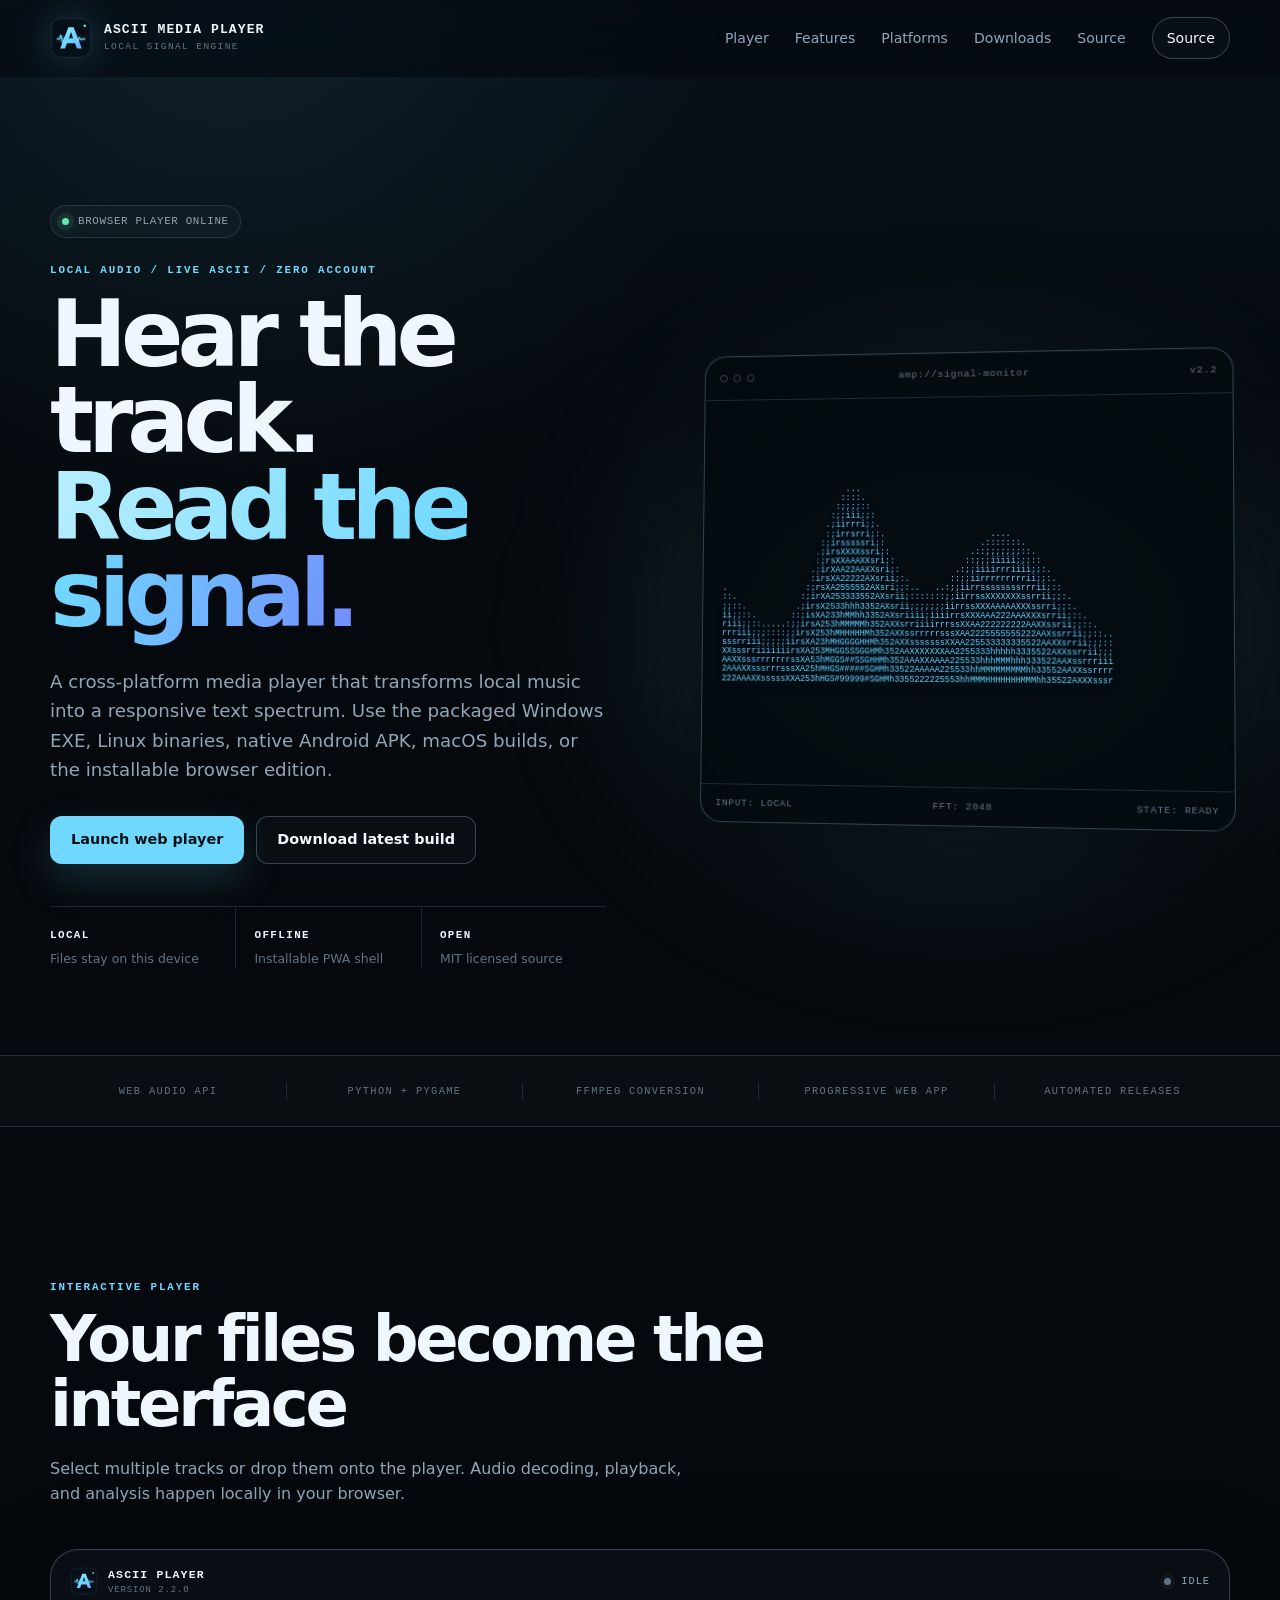
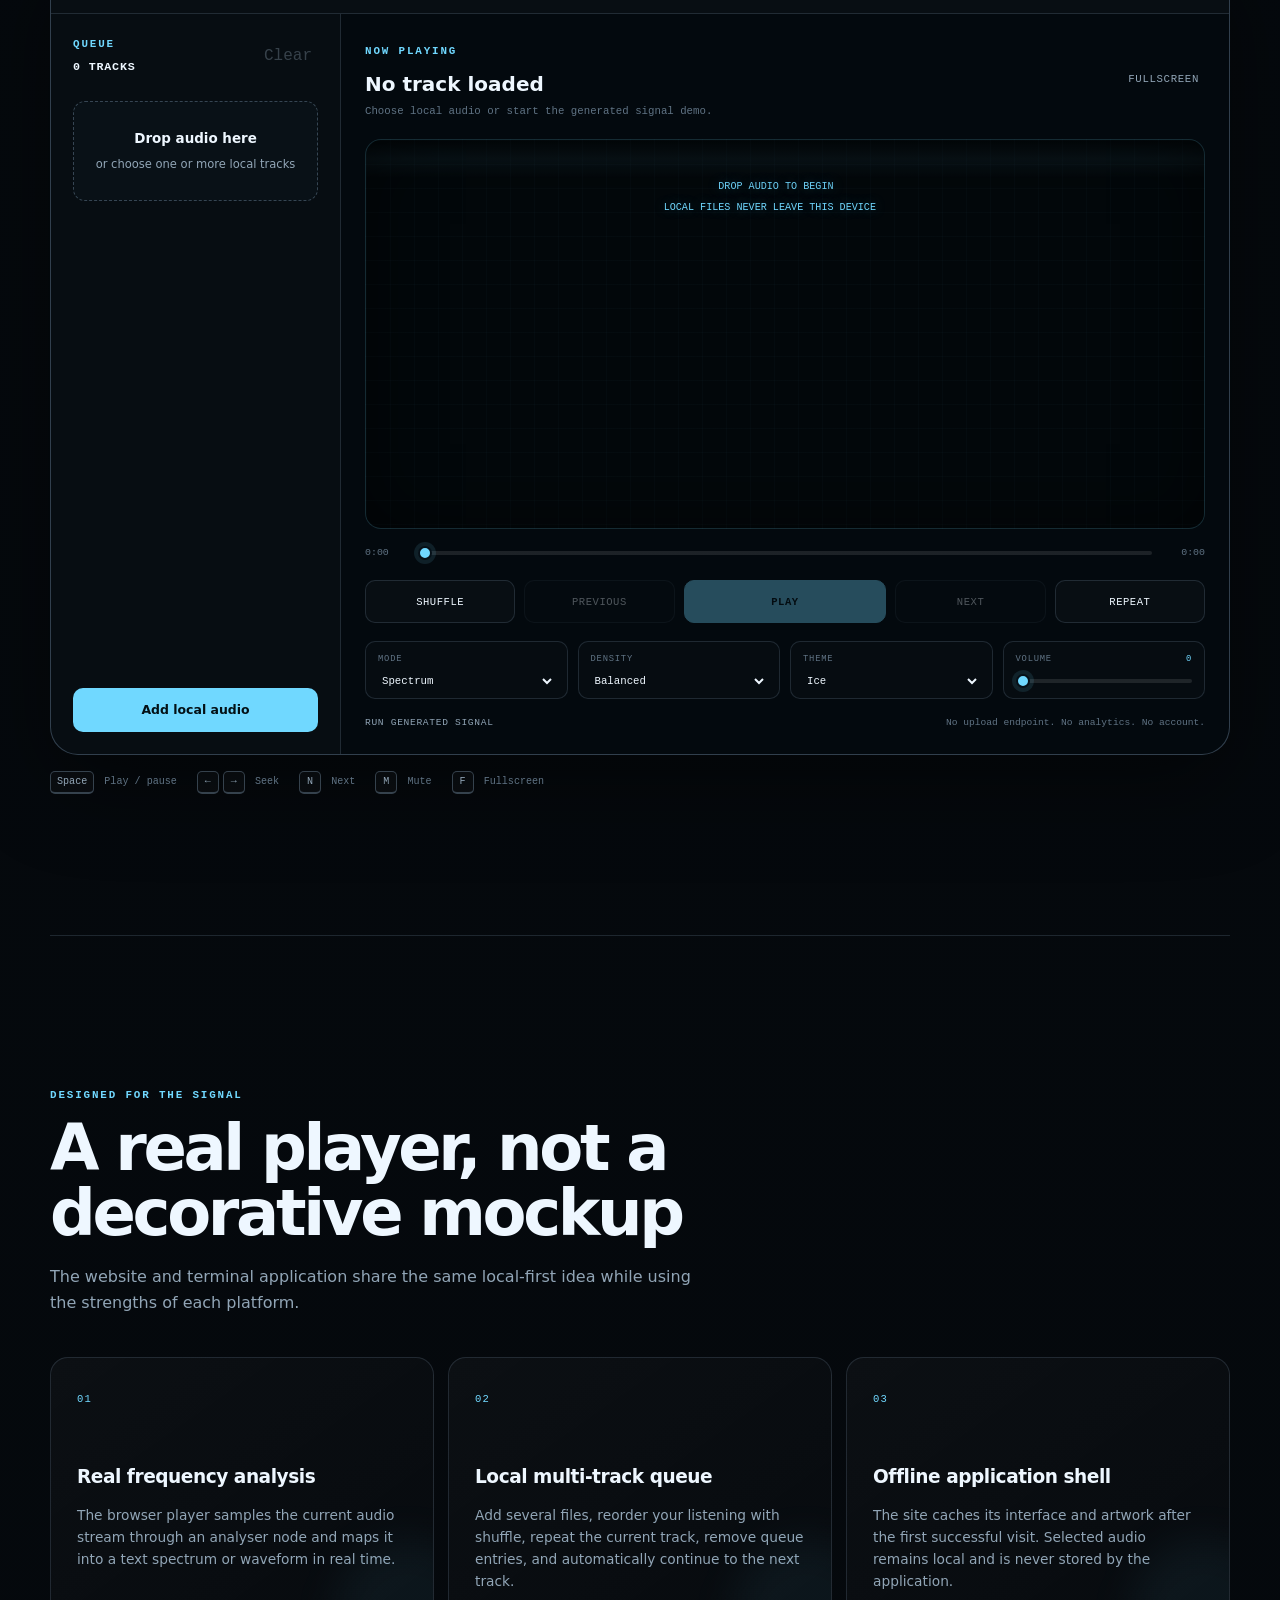
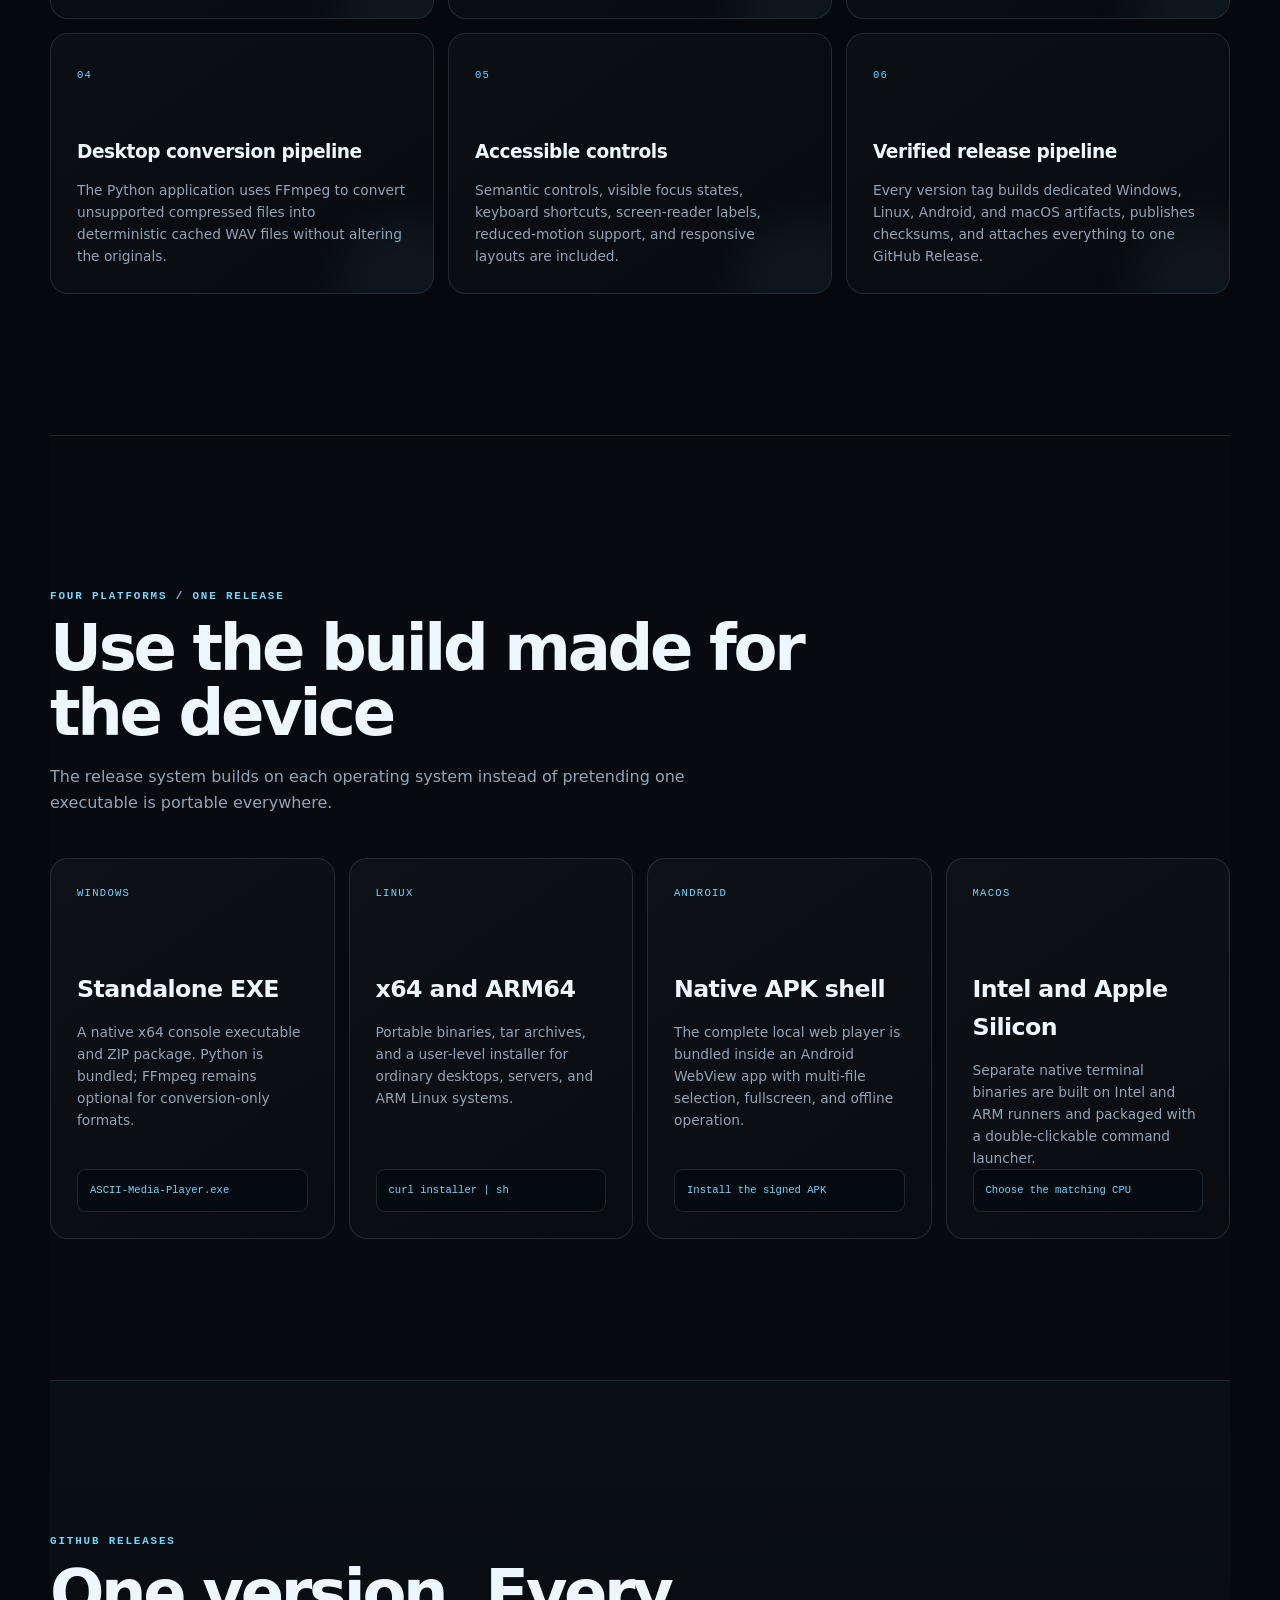
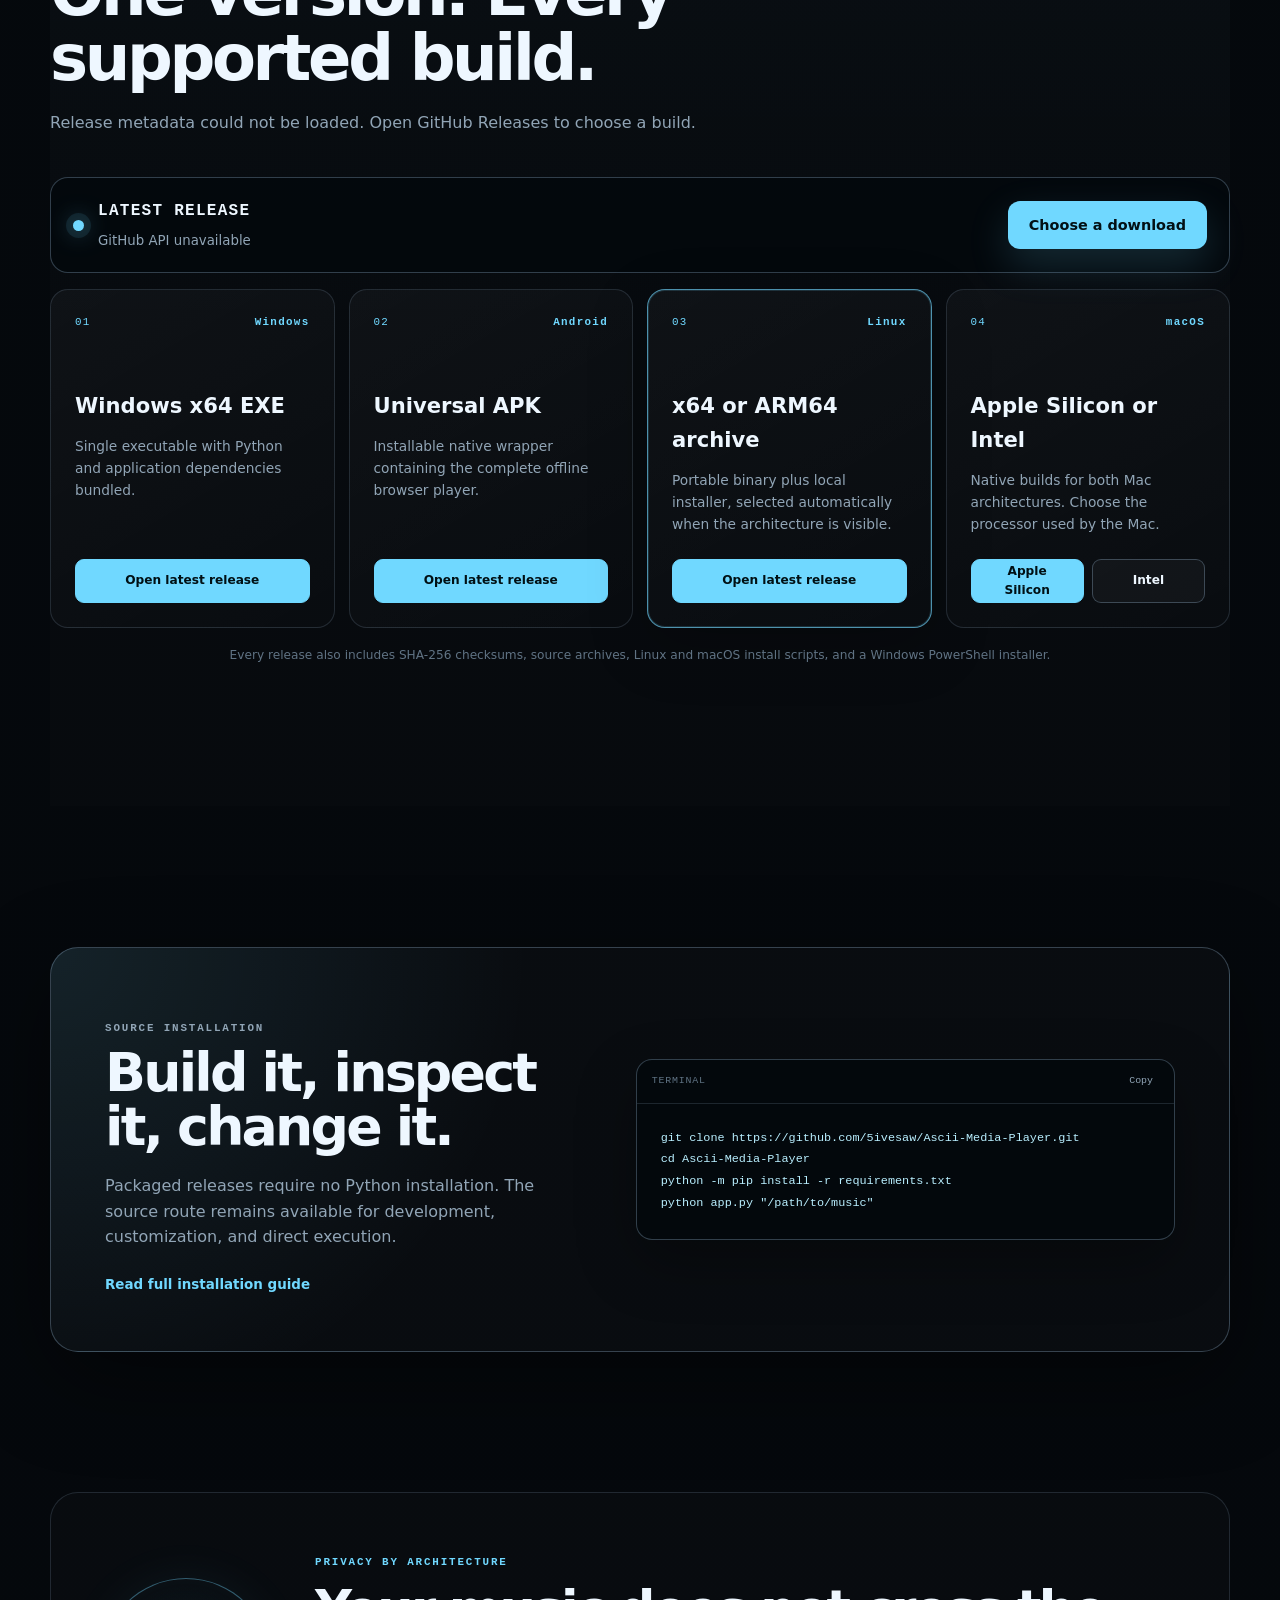
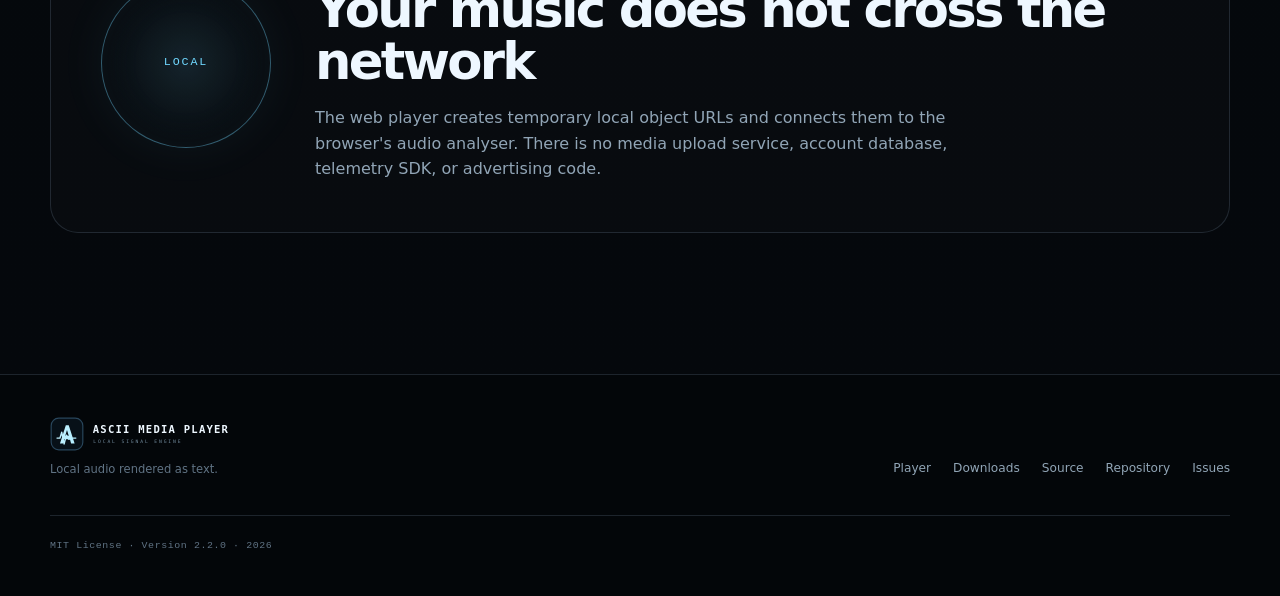
==== commit d1ffc287: "Add cross-platform release pipeline v2.2.0" ====
--- a/docs/index.html
+++ b/docs/index.html
@@ -5,7 +5,7 @@
   <meta name="viewport" content="width=device-width, initial-scale=1, viewport-fit=cover">
   <meta name="theme-color" content="#071018">
   <meta name="color-scheme" content="dark">
-  <meta name="description" content="Play local audio through a real-time ASCII spectrum. No uploads, no account, and installable on Android, Windows, and Linux.">
+  <meta name="description" content="Play local audio through a real-time ASCII spectrum. No uploads, no account, and available as Windows, Linux, Android, and macOS downloads.">
   <meta name="application-name" content="ASCII Media Player">
   <meta name="apple-mobile-web-app-capable" content="yes">
   <meta name="apple-mobile-web-app-status-bar-style" content="black-translucent">
@@ -13,7 +13,7 @@
   <meta name="robots" content="index,follow">
   <meta property="og:type" content="website">
   <meta property="og:title" content="ASCII Media Player">
-  <meta property="og:description" content="A local-first audio player with a live ASCII spectrum and an installable offline web app.">
+  <meta property="og:description" content="A local-first audio player with a live ASCII spectrum and an installable offline web app and native release downloads.">
   <meta property="og:url" content="https://5ivesaw.github.io/Ascii-Media-Player/" data-managed-site-url>
   <meta property="og:image" content="https://5ivesaw.github.io/Ascii-Media-Player/assets/og-card.png" data-managed-og-image>
   <meta name="twitter:card" content="summary_large_image">
@@ -47,7 +47,8 @@
         <a href="#player">Player</a>
         <a href="#features">Features</a>
         <a href="#platforms">Platforms</a>
-        <a href="#install">Install</a>
+        <a href="#downloads">Downloads</a>
+        <a href="#install">Source</a>
         <a class="nav-source" href="https://github.com/5ivesaw/Ascii-Media-Player" data-repo-link>Source</a>
       </nav>
     </div>
@@ -59,10 +60,10 @@
         <div class="status-pill"><span></span> Browser player online</div>
         <p class="eyebrow">LOCAL AUDIO / LIVE ASCII / ZERO ACCOUNT</p>
         <h1 id="heroTitle">Hear the track.<br><span>Read the signal.</span></h1>
-        <p class="hero-lede">A cross-platform media player that transforms local music into a responsive text spectrum. Run the terminal edition on Windows and Linux, or install the browser edition on Android and desktop.</p>
+        <p class="hero-lede">A cross-platform media player that transforms local music into a responsive text spectrum. Use the packaged Windows EXE, Linux binaries, native Android APK, macOS builds, or the installable browser edition.</p>
         <div class="hero-actions">
           <a class="button primary" href="#player">Launch web player</a>
-          <a class="button secondary" href="https://github.com/5ivesaw/Ascii-Media-Player" data-repo-link>View repository</a>
+          <a class="button secondary" id="heroDownload" href="https://github.com/5ivesaw/Ascii-Media-Player/releases/latest" data-release-link>Download latest build</a>
         </div>
         <dl class="hero-facts" aria-label="Project facts">
           <div><dt>LOCAL</dt><dd>Files stay on this device</dd></div>
@@ -76,7 +77,7 @@
           <div class="terminal-titlebar">
             <div class="window-dots" aria-hidden="true"><span></span><span></span><span></span></div>
             <span>amp://signal-monitor</span>
-            <span>v2.1</span>
+            <span>v2.2</span>
           </div>
           <pre id="heroSignal" aria-hidden="true"></pre>
           <div class="terminal-footer"><span>INPUT: LOCAL</span><span>FFT: 2048</span><span>STATE: READY</span></div>
@@ -90,6 +91,7 @@
         <span>PYTHON + PYGAME</span>
         <span>FFMPEG CONVERSION</span>
         <span>PROGRESSIVE WEB APP</span>
+        <span>AUTOMATED RELEASES</span>
       </div>
     </section>
 
@@ -104,7 +106,7 @@
         <div class="app-topbar">
           <div class="app-identity">
             <img src="assets/logo.svg" width="28" height="28" alt="">
-            <div><strong>ASCII PLAYER</strong><small id="appVersion">VERSION 2.1.0</small></div>
+            <div><strong>ASCII PLAYER</strong><small id="appVersion">VERSION 2.2.0</small></div>
           </div>
           <div class="app-status"><span class="status-light" id="statusLight"></span><span id="signalStatus">IDLE</span></div>
         </div>
@@ -225,28 +227,77 @@
         <article class="feature-card reveal"><span class="feature-index">03</span><h3>Offline application shell</h3><p>The site caches its interface and artwork after the first successful visit. Selected audio remains local and is never stored by the application.</p></article>
         <article class="feature-card reveal"><span class="feature-index">04</span><h3>Desktop conversion pipeline</h3><p>The Python application uses FFmpeg to convert unsupported compressed files into deterministic cached WAV files without altering the originals.</p></article>
         <article class="feature-card reveal"><span class="feature-index">05</span><h3>Accessible controls</h3><p>Semantic controls, visible focus states, keyboard shortcuts, screen-reader labels, reduced-motion support, and responsive layouts are included.</p></article>
-        <article class="feature-card reveal"><span class="feature-index">06</span><h3>No platform lock-in</h3><p>Use the terminal build on Windows or Linux, install the PWA on Android or desktop, or run the static site from any ordinary web server.</p></article>
+        <article class="feature-card reveal"><span class="feature-index">06</span><h3>Verified release pipeline</h3><p>Every version tag builds dedicated Windows, Linux, Android, and macOS artifacts, publishes checksums, and attaches everything to one GitHub Release.</p></article>
       </div>
     </section>
 
     <section class="platform-section shell" id="platforms" aria-labelledby="platformsTitle">
       <div class="section-heading reveal">
-        <p class="eyebrow">THREE PLATFORMS / TWO ENGINES</p>
-        <h2 id="platformsTitle">Use the version that fits the device</h2>
+        <p class="eyebrow">FOUR PLATFORMS / ONE RELEASE</p>
+        <h2 id="platformsTitle">Use the build made for the device</h2>
+        <p>The release system builds on each operating system instead of pretending one executable is portable everywhere.</p>
       </div>
       <div class="platform-grid">
-        <article class="platform-card reveal"><div class="platform-label">WINDOWS</div><h3>Terminal or PWA</h3><p>Run the Python application for folder scanning, conversion, keyboard control, and desktop playback. The web application is available as an installable alternative.</p><code>python app.py "C:\Music"</code></article>
-        <article class="platform-card reveal"><div class="platform-label">LINUX</div><h3>Native terminal workflow</h3><p>Use the terminal build with your distribution's FFmpeg package, or install the browser edition through a Chromium-based browser.</p><code>python app.py ~/Music</code></article>
-        <article class="platform-card reveal"><div class="platform-label">ANDROID</div><h3>Installable browser application</h3><p>Open the hosted player, use the browser install command, and select audio through Android's file picker. No terminal environment is required.</p><code>Open site → Install app</code></article>
-      </div>
+        <article class="platform-card reveal"><div class="platform-label">WINDOWS</div><h3>Standalone EXE</h3><p>A native x64 console executable and ZIP package. Python is bundled; FFmpeg remains optional for conversion-only formats.</p><code>ASCII-Media-Player.exe</code></article>
+        <article class="platform-card reveal"><div class="platform-label">LINUX</div><h3>x64 and ARM64</h3><p>Portable binaries, tar archives, and a user-level installer for ordinary desktops, servers, and ARM Linux systems.</p><code>curl installer | sh</code></article>
+        <article class="platform-card reveal"><div class="platform-label">ANDROID</div><h3>Native APK shell</h3><p>The complete local web player is bundled inside an Android WebView app with multi-file selection, fullscreen, and offline operation.</p><code>Install the signed APK</code></article>
+        <article class="platform-card reveal"><div class="platform-label">MACOS</div><h3>Intel and Apple Silicon</h3><p>Separate native terminal binaries are built on Intel and ARM runners and packaged with a double-clickable command launcher.</p><code>Choose the matching CPU</code></article>
+      </div>
+    </section>
+
+    <section class="download-section shell" id="downloads" aria-labelledby="downloadsTitle">
+      <div class="section-heading reveal">
+        <p class="eyebrow">GITHUB RELEASES</p>
+        <h2 id="downloadsTitle">One version. Every supported build.</h2>
+        <p id="latestReleaseLabel">Checking the latest published release and matching it to this device.</p>
+      </div>
+
+      <div class="release-overview reveal">
+        <div>
+          <span class="release-signal" aria-hidden="true"></span>
+          <div><strong id="releaseVersion">LATEST RELEASE</strong><small id="releasePublished">Resolving release metadata</small></div>
+        </div>
+        <a class="button primary" id="recommendedDownload" href="https://github.com/5ivesaw/Ascii-Media-Player/releases/latest" data-release-link>Choose a download</a>
+      </div>
+
+      <div class="download-grid">
+        <article class="download-card reveal" data-platform-card="windows">
+          <div class="download-card-head"><span>01</span><strong>Windows</strong></div>
+          <h3>Windows x64 EXE</h3>
+          <p>Single executable with Python and application dependencies bundled.</p>
+          <a class="download-action" id="downloadWindows" href="https://github.com/5ivesaw/Ascii-Media-Player/releases/latest" data-release-link>Open latest release</a>
+        </article>
+        <article class="download-card reveal" data-platform-card="android">
+          <div class="download-card-head"><span>02</span><strong>Android</strong></div>
+          <h3>Universal APK</h3>
+          <p>Installable native wrapper containing the complete offline browser player.</p>
+          <a class="download-action" id="downloadAndroid" href="https://github.com/5ivesaw/Ascii-Media-Player/releases/latest" data-release-link>Open latest release</a>
+        </article>
+        <article class="download-card reveal" data-platform-card="linux">
+          <div class="download-card-head"><span>03</span><strong>Linux</strong></div>
+          <h3>x64 or ARM64 archive</h3>
+          <p>Portable binary plus local installer, selected automatically when the architecture is visible.</p>
+          <a class="download-action" id="downloadLinux" href="https://github.com/5ivesaw/Ascii-Media-Player/releases/latest" data-release-link>Open latest release</a>
+        </article>
+        <article class="download-card reveal" data-platform-card="macos">
+          <div class="download-card-head"><span>04</span><strong>macOS</strong></div>
+          <h3>Apple Silicon or Intel</h3>
+          <p>Native builds for both Mac architectures. Choose the processor used by the Mac.</p>
+          <div class="download-split">
+            <a class="download-action" id="downloadMacArm" href="https://github.com/5ivesaw/Ascii-Media-Player/releases/latest" data-release-link>Apple Silicon</a>
+            <a class="download-action muted" id="downloadMacIntel" href="https://github.com/5ivesaw/Ascii-Media-Player/releases/latest" data-release-link>Intel</a>
+          </div>
+        </article>
+      </div>
+      <p class="release-footnote reveal">Every release also includes SHA-256 checksums, source archives, Linux and macOS install scripts, and a Windows PowerShell installer.</p>
     </section>
 
     <section class="install-section shell" id="install" aria-labelledby="installTitle">
       <div class="install-card reveal">
         <div class="install-copy">
-          <p class="eyebrow">RUN FROM SOURCE</p>
-          <h2 id="installTitle">Clone once. Play locally.</h2>
-          <p>Install the small Python dependency set, point the application at a music folder, and use FFmpeg only when conversion is needed.</p>
+          <p class="eyebrow">SOURCE INSTALLATION</p>
+          <h2 id="installTitle">Build it, inspect it, change it.</h2>
+          <p>Packaged releases require no Python installation. The source route remains available for development, customization, and direct execution.</p>
           <a class="text-link" href="https://github.com/5ivesaw/Ascii-Media-Player#desktop-installation" data-repo-install-link>Read full installation guide</a>
         </div>
         <div class="code-window">
@@ -270,8 +321,8 @@
   <footer class="site-footer">
     <div class="shell footer-grid">
       <div class="footer-brand"><img src="assets/wordmark.svg" alt="ASCII Media Player" height="34"><p>Local audio rendered as text.</p></div>
-      <div class="footer-links"><a href="#player">Player</a><a href="#install">Install</a><a href="https://github.com/5ivesaw/Ascii-Media-Player" data-repo-link>Repository</a><a href="https://github.com/5ivesaw/Ascii-Media-Player/issues" data-issues-link>Issues</a></div>
-      <p class="footer-meta">MIT License · Version 2.1.0 · <span id="year"></span></p>
+      <div class="footer-links"><a href="#player">Player</a><a href="#downloads">Downloads</a><a href="#install">Source</a><a href="https://github.com/5ivesaw/Ascii-Media-Player" data-repo-link>Repository</a><a href="https://github.com/5ivesaw/Ascii-Media-Player/issues" data-issues-link>Issues</a></div>
+      <p class="footer-meta">MIT License · Version 2.2.0 · <span id="year"></span></p>
     </div>
   </footer>
 
--- a/docs/styles.css
+++ b/docs/styles.css
@@ -481,7 +481,7 @@
 .trust-grid {
   min-height: 70px;
   display: grid;
-  grid-template-columns: repeat(4, 1fr);
+  grid-template-columns: repeat(5, 1fr);
   align-items: center;
   color: var(--faint);
   font-family: var(--mono);
@@ -501,6 +501,7 @@
 .player-section,
 .feature-section,
 .platform-section,
+.download-section,
 .install-section,
 .privacy-section {
   padding-block: clamp(92px, 11vw, 152px);
@@ -1115,7 +1116,7 @@
 
 .platform-grid {
   display: grid;
-  grid-template-columns: repeat(3, minmax(0, 1fr));
+  grid-template-columns: repeat(4, minmax(0, 1fr));
   gap: 14px;
 }
 
@@ -1634,3 +1635,155 @@
     transform: none;
   }
 }
+
+
+/* Cross-platform release downloads */
+.download-section {
+  border-top: 1px solid var(--line);
+  background:
+    linear-gradient(180deg, rgba(var(--accent-rgb), 0.025), transparent 36rem),
+    rgba(255, 255, 255, 0.006);
+}
+
+.release-overview {
+  min-height: 96px;
+  margin-bottom: 16px;
+  padding: 20px 22px;
+  display: flex;
+  align-items: center;
+  justify-content: space-between;
+  gap: 22px;
+  border: 1px solid var(--line-strong);
+  border-radius: var(--radius-md);
+  background: rgba(3, 8, 12, 0.76);
+}
+
+.release-overview > div {
+  display: flex;
+  align-items: center;
+  gap: 14px;
+}
+
+.release-overview strong,
+.release-overview small {
+  display: block;
+}
+
+.release-overview strong {
+  font-family: var(--mono);
+  letter-spacing: 0.08em;
+}
+
+.release-overview small {
+  margin-top: 5px;
+  color: var(--muted);
+}
+
+.release-signal {
+  width: 11px;
+  height: 11px;
+  border-radius: 50%;
+  background: var(--accent);
+  box-shadow: 0 0 0 7px rgba(var(--accent-rgb), 0.1), 0 0 24px rgba(var(--accent-rgb), 0.75);
+}
+
+.download-grid {
+  display: grid;
+  grid-template-columns: repeat(4, minmax(0, 1fr));
+  gap: 14px;
+}
+
+.download-card {
+  min-height: 310px;
+  padding: 24px;
+  display: flex;
+  flex-direction: column;
+  border: 1px solid var(--line);
+  border-radius: var(--radius-md);
+  background: linear-gradient(150deg, rgba(255, 255, 255, 0.035), rgba(255, 255, 255, 0.01));
+  transition: transform 180ms ease, border-color 180ms ease;
+}
+
+.download-card.recommended {
+  border-color: rgba(var(--accent-rgb), 0.65);
+  box-shadow: inset 0 0 0 1px rgba(var(--accent-rgb), 0.16), 0 18px 60px rgba(0, 0, 0, 0.22);
+}
+
+.download-card:hover {
+  transform: translateY(-4px);
+  border-color: rgba(var(--accent-rgb), 0.4);
+}
+
+.download-card-head {
+  display: flex;
+  align-items: center;
+  justify-content: space-between;
+  color: var(--accent);
+  font-family: var(--mono);
+  font-size: 0.68rem;
+  letter-spacing: 0.12em;
+}
+
+.download-card h3 {
+  margin: 58px 0 0;
+  font-size: 1.32rem;
+}
+
+.download-card p {
+  margin: 12px 0 24px;
+  color: var(--muted);
+  font-size: 0.86rem;
+}
+
+.download-action {
+  min-height: 44px;
+  margin-top: auto;
+  padding: 0 14px;
+  display: inline-flex;
+  align-items: center;
+  justify-content: center;
+  color: #001014;
+  border: 1px solid var(--accent);
+  border-radius: 9px;
+  background: var(--accent);
+  font-size: 0.76rem;
+  font-weight: 800;
+  text-align: center;
+}
+
+.download-action.muted {
+  color: var(--text);
+  border-color: var(--line-strong);
+  background: rgba(255, 255, 255, 0.035);
+}
+
+.download-split {
+  margin-top: auto;
+  display: grid;
+  grid-template-columns: 1fr 1fr;
+  gap: 8px;
+}
+
+.download-split .download-action {
+  margin-top: 0;
+}
+
+.release-footnote {
+  margin: 18px 0 0;
+  color: var(--faint);
+  font-size: 0.76rem;
+  text-align: center;
+}
+
+@media (max-width: 1100px) {
+  .download-grid { grid-template-columns: repeat(2, minmax(0, 1fr)); }
+}
+
+@media (max-width: 760px) {
+  .trust-grid { grid-template-columns: 1fr 1fr; gap: 16px 0; padding-block: 18px; }
+  .trust-grid span + span { border-left: 0; }
+  .release-overview { align-items: stretch; flex-direction: column; }
+  .release-overview .button { width: 100%; }
+  .download-grid { grid-template-columns: 1fr; }
+  .download-card { min-height: 270px; }
+}
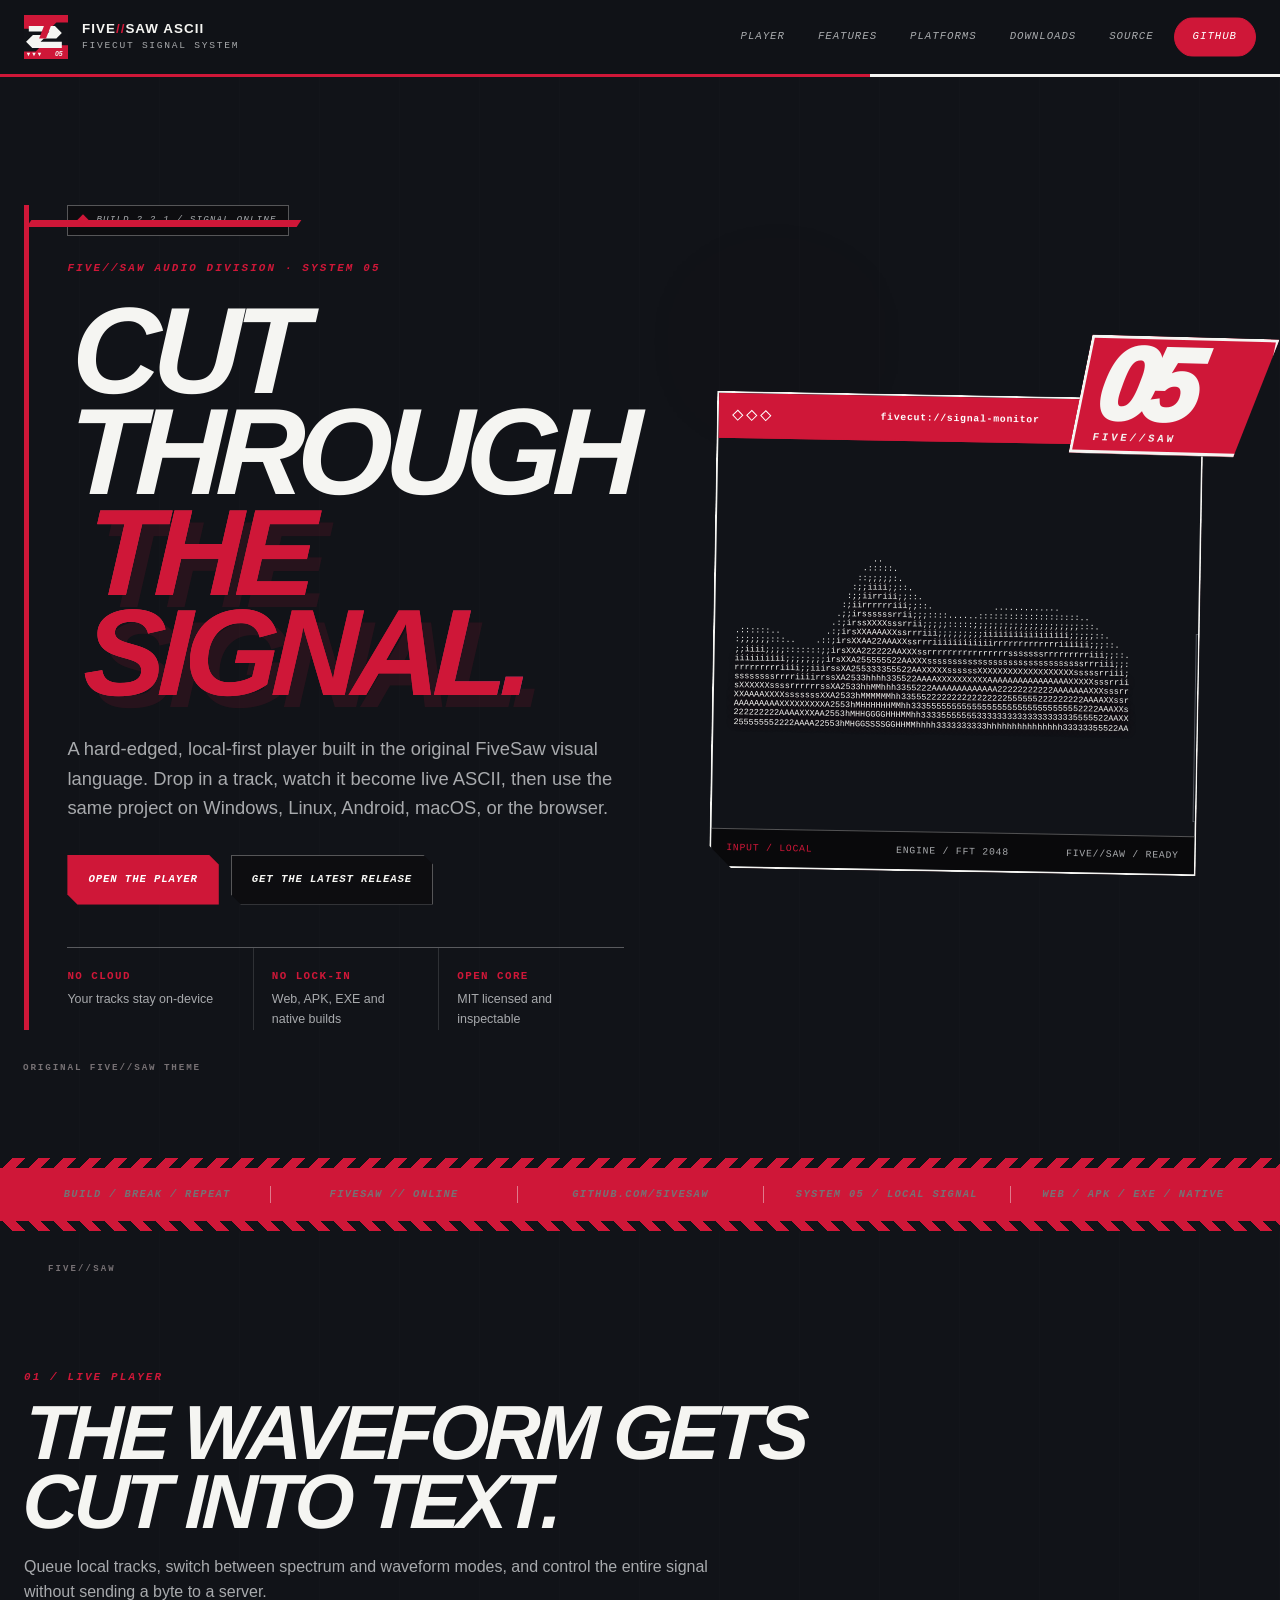
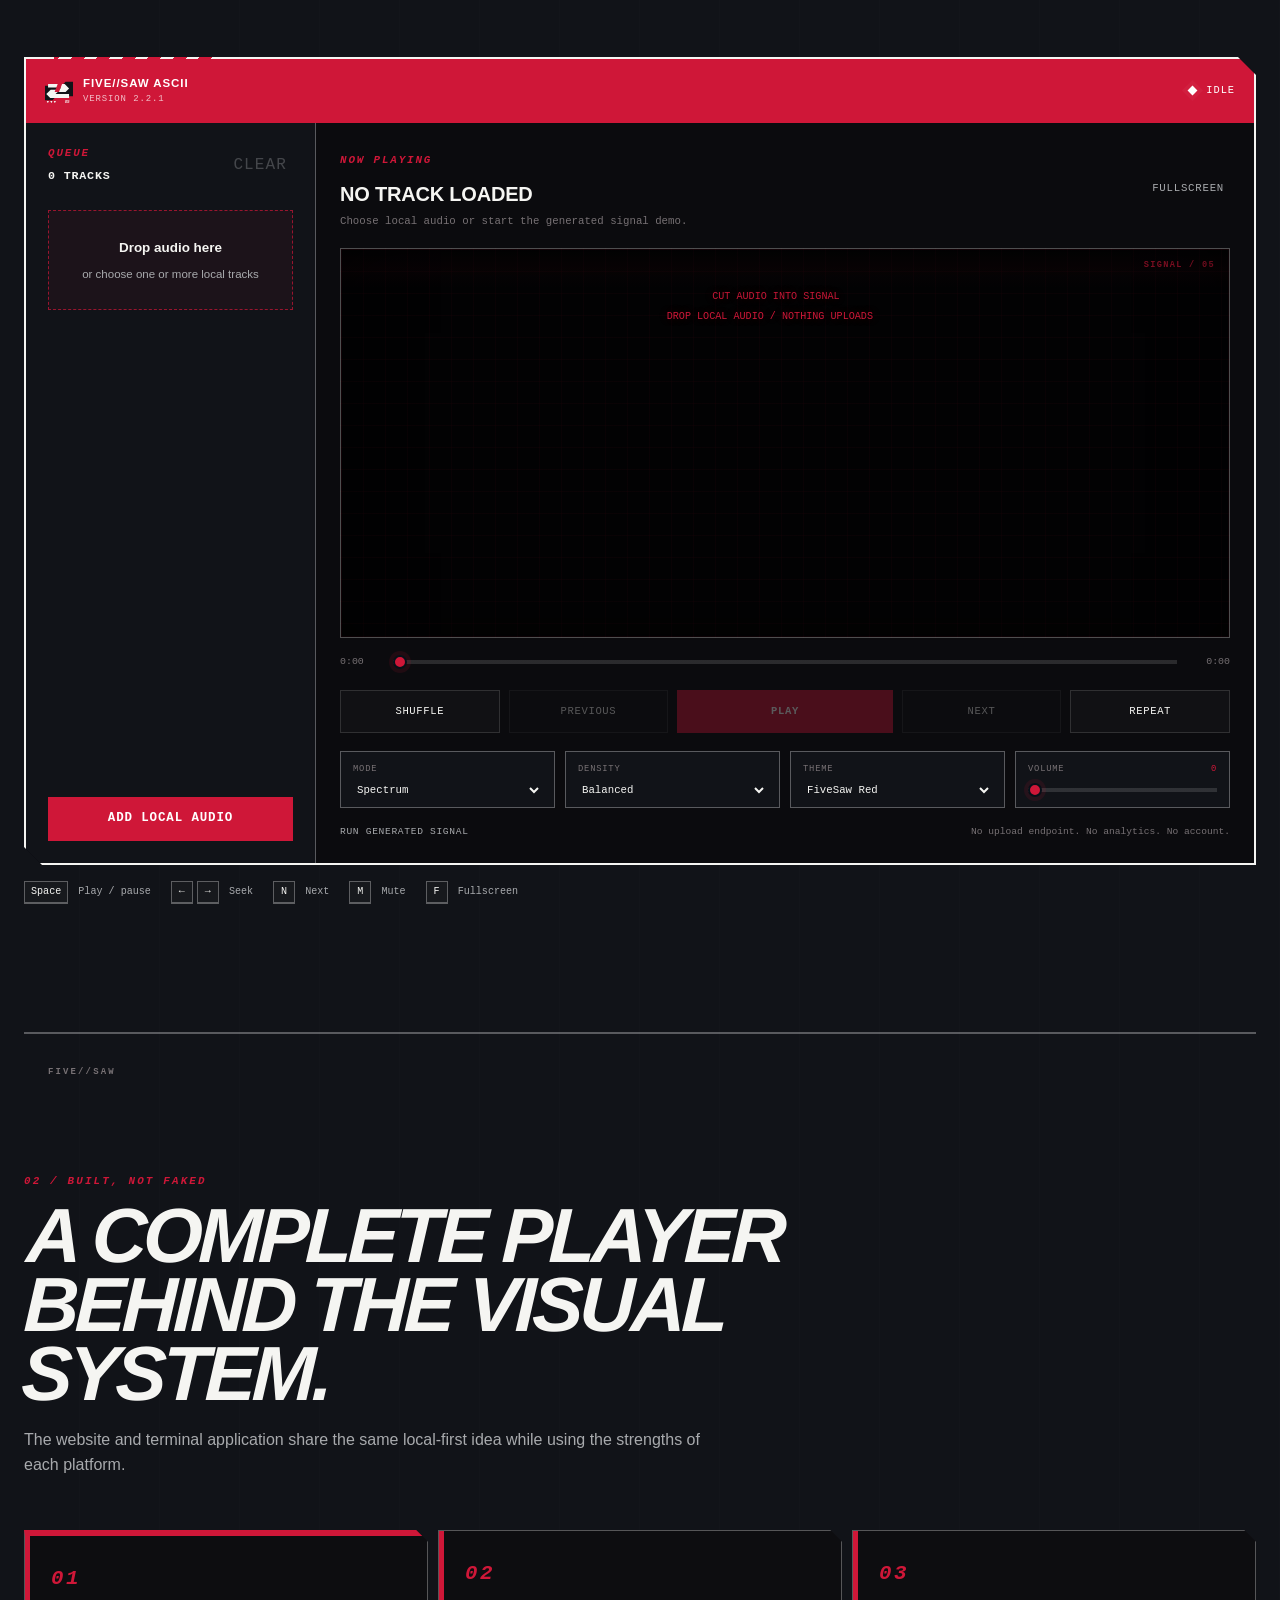
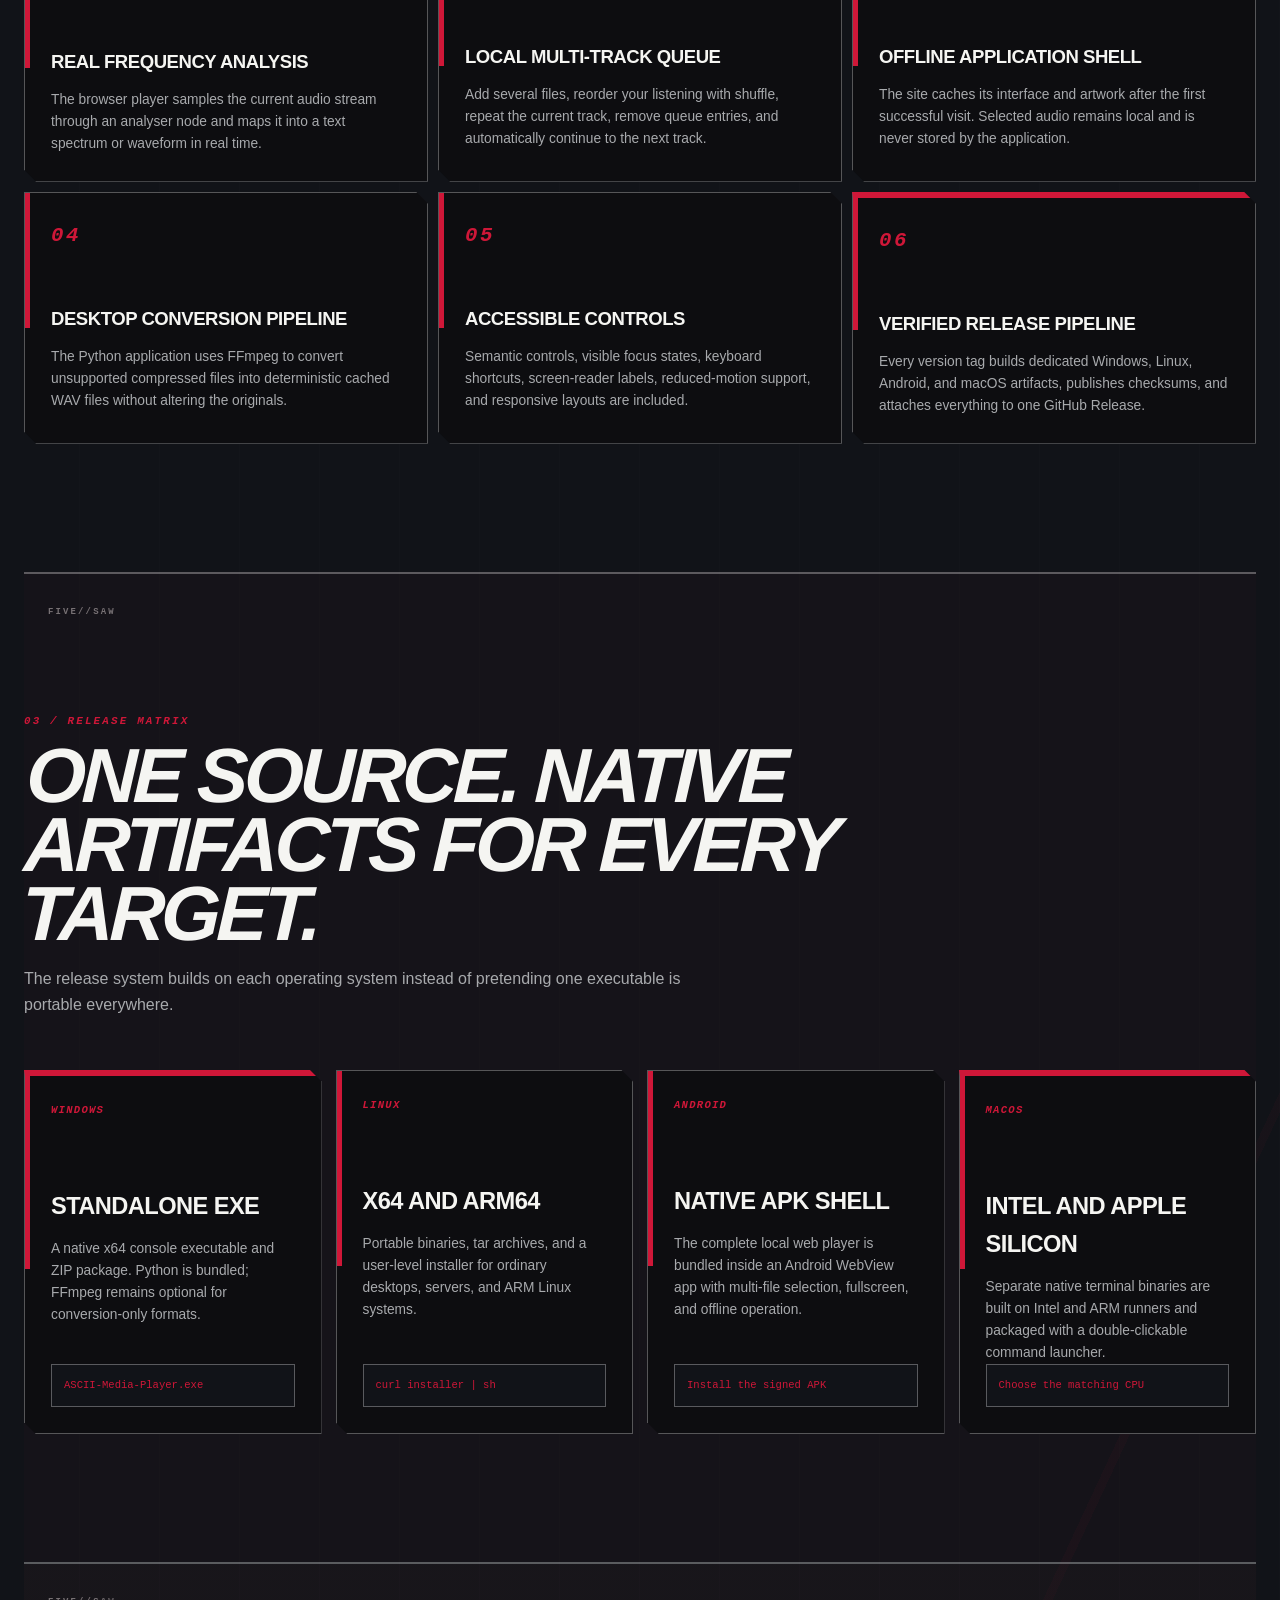
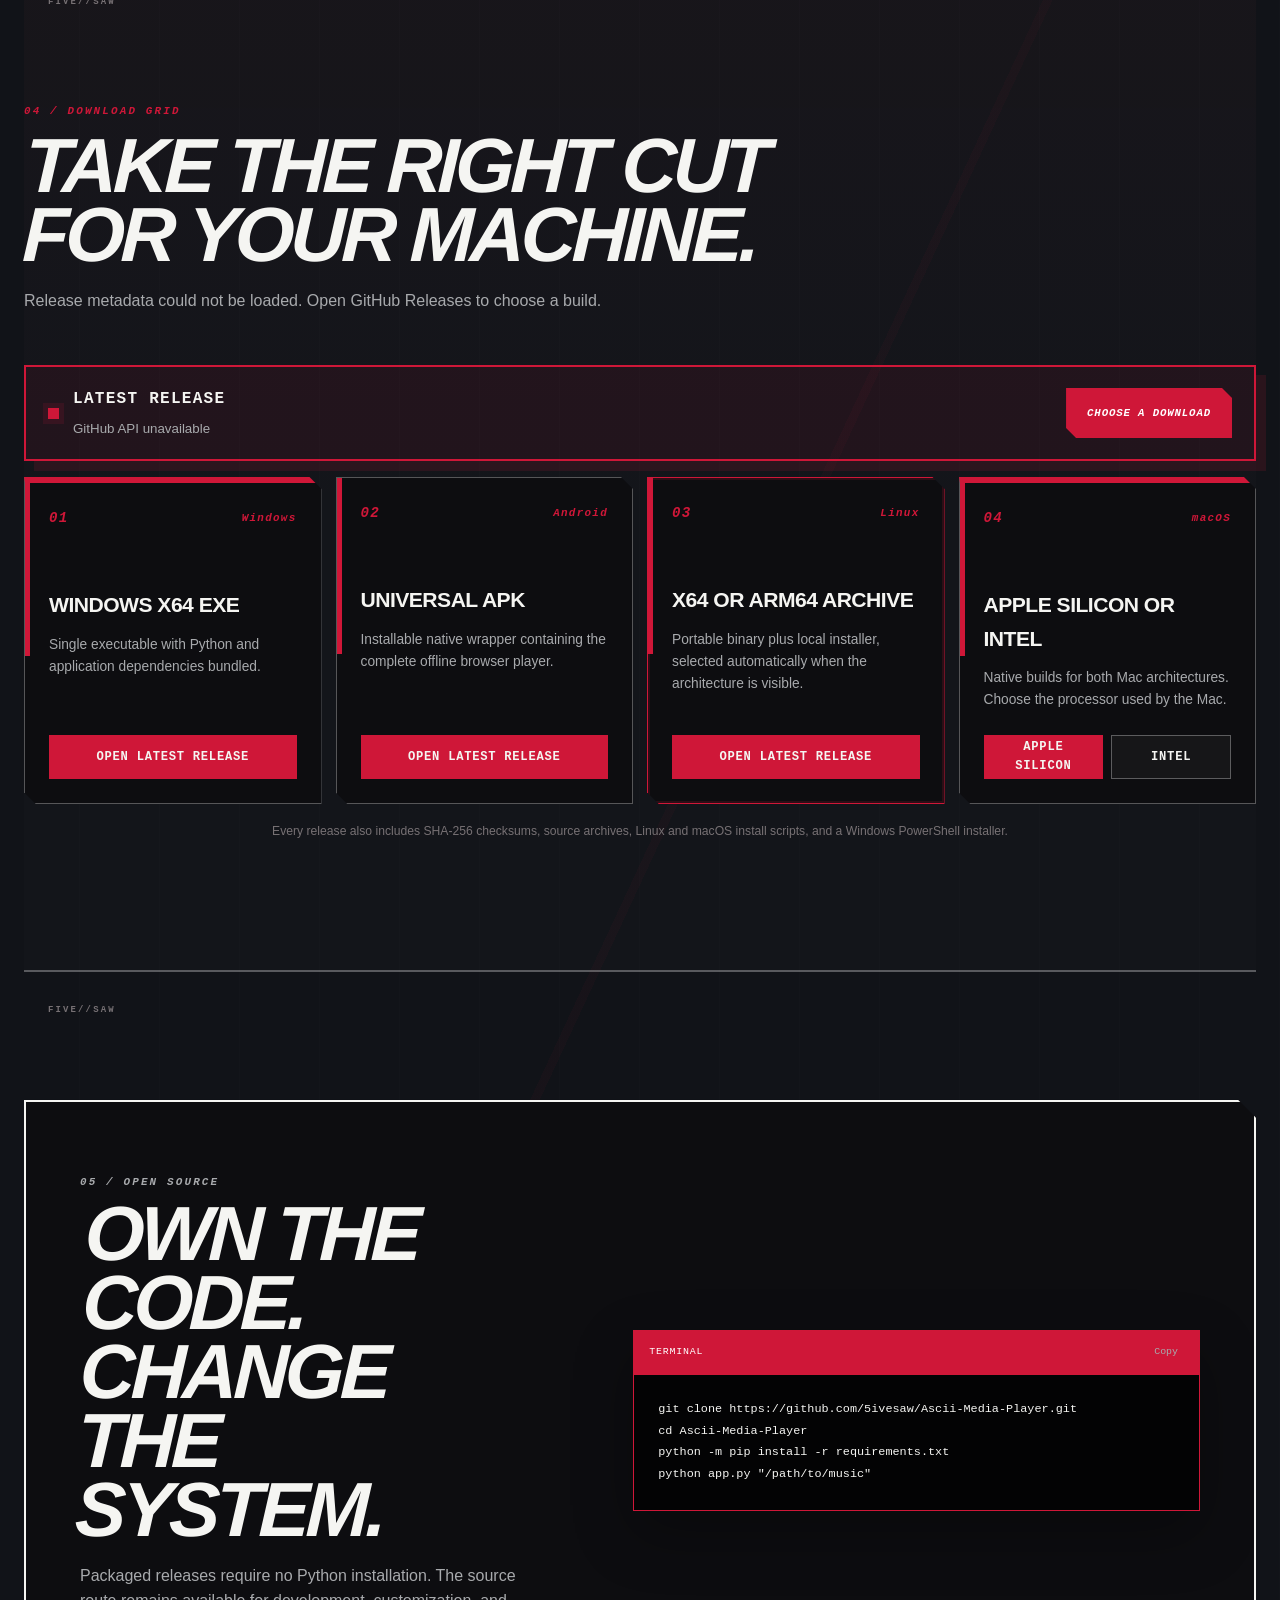
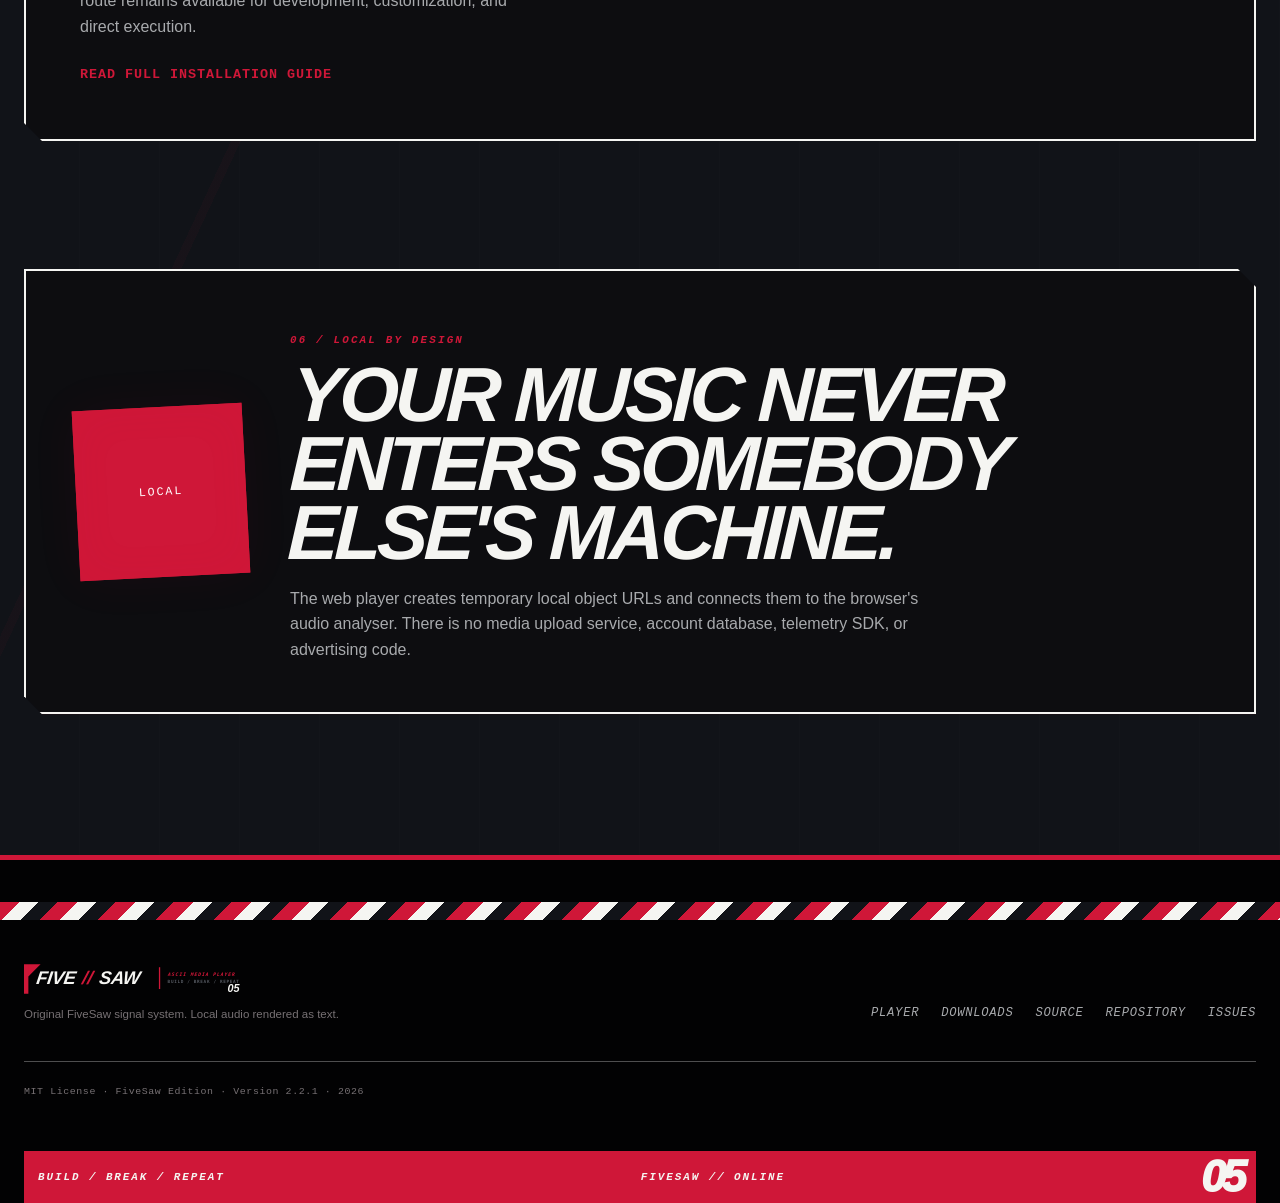
==== commit 451822dc: "Add cross-platform release pipeline v2.2.1" ====
--- a/docs/index.html
+++ b/docs/index.html
@@ -3,9 +3,9 @@
 <head>
   <meta charset="utf-8">
   <meta name="viewport" content="width=device-width, initial-scale=1, viewport-fit=cover">
-  <meta name="theme-color" content="#071018">
+  <meta name="theme-color" content="#cf1738">
   <meta name="color-scheme" content="dark">
-  <meta name="description" content="Play local audio through a real-time ASCII spectrum. No uploads, no account, and available as Windows, Linux, Android, and macOS downloads.">
+  <meta name="description" content="FiveSaw ASCII Media Player turns local audio into a live text signal. No upload, no account, with Windows, Linux, Android, macOS, and web releases.">
   <meta name="application-name" content="ASCII Media Player">
   <meta name="apple-mobile-web-app-capable" content="yes">
   <meta name="apple-mobile-web-app-status-bar-style" content="black-translucent">
@@ -13,21 +13,21 @@
   <meta name="robots" content="index,follow">
   <meta property="og:type" content="website">
   <meta property="og:title" content="ASCII Media Player">
-  <meta property="og:description" content="A local-first audio player with a live ASCII spectrum and an installable offline web app and native release downloads.">
+  <meta property="og:description" content="The FiveSaw local-first audio player: live ASCII spectrum, offline web app, and native releases for every supported platform.">
   <meta property="og:url" content="https://5ivesaw.github.io/Ascii-Media-Player/" data-managed-site-url>
   <meta property="og:image" content="https://5ivesaw.github.io/Ascii-Media-Player/assets/og-card.png" data-managed-og-image>
   <meta name="twitter:card" content="summary_large_image">
   <meta name="twitter:title" content="ASCII Media Player">
-  <meta name="twitter:description" content="Local audio. Live ASCII. Zero upload.">
+  <meta name="twitter:description" content="FiveSaw signal system. Local audio. Live ASCII. Zero upload.">
   <link rel="canonical" href="https://5ivesaw.github.io/Ascii-Media-Player/" data-managed-site-url>
   <link rel="icon" href="assets/logo.svg" type="image/svg+xml">
   <link rel="icon" href="assets/icon-192.png" sizes="192x192" type="image/png">
   <link rel="apple-touch-icon" href="assets/icon-192.png">
   <link rel="manifest" href="manifest.webmanifest">
   <link rel="stylesheet" href="styles.css">
-  <title>ASCII Media Player — Local Audio Visualizer</title>
+  <title>ASCII Media Player — FiveSaw Signal System</title>
 </head>
-<body data-theme="ice">
+<body data-theme="saw">
   <a class="skip-link" href="#player">Skip to player</a>
   <div class="ambient ambient-one" aria-hidden="true"></div>
   <div class="ambient ambient-two" aria-hidden="true"></div>
@@ -38,8 +38,8 @@
       <a class="brand" href="#top" aria-label="ASCII Media Player home">
         <img src="assets/logo.svg" width="42" height="42" alt="">
         <span class="brand-copy">
-          <strong>ASCII MEDIA PLAYER</strong>
-          <small>LOCAL SIGNAL ENGINE</small>
+          <strong>FIVE<span>//</span>SAW ASCII</strong>
+          <small>FIVECUT SIGNAL SYSTEM</small>
         </span>
       </a>
       <button class="menu-toggle" id="menuToggle" type="button" aria-expanded="false" aria-controls="siteNav">Menu</button>
@@ -49,7 +49,7 @@
         <a href="#platforms">Platforms</a>
         <a href="#downloads">Downloads</a>
         <a href="#install">Source</a>
-        <a class="nav-source" href="https://github.com/5ivesaw/Ascii-Media-Player" data-repo-link>Source</a>
+        <a class="nav-source" href="https://github.com/5ivesaw/Ascii-Media-Player" data-repo-link>GitHub</a>
       </nav>
     </div>
   </header>
@@ -57,56 +57,57 @@
   <main>
     <section class="hero shell" aria-labelledby="heroTitle">
       <div class="hero-copy reveal">
-        <div class="status-pill"><span></span> Browser player online</div>
-        <p class="eyebrow">LOCAL AUDIO / LIVE ASCII / ZERO ACCOUNT</p>
-        <h1 id="heroTitle">Hear the track.<br><span>Read the signal.</span></h1>
-        <p class="hero-lede">A cross-platform media player that transforms local music into a responsive text spectrum. Use the packaged Windows EXE, Linux binaries, native Android APK, macOS builds, or the installable browser edition.</p>
+        <div class="status-pill"><span></span> BUILD 2.2.1 / SIGNAL ONLINE</div>
+        <p class="eyebrow">FIVE//SAW AUDIO DIVISION · SYSTEM 05</p>
+        <h1 id="heroTitle">CUT THROUGH<br><span>THE SIGNAL.</span></h1>
+        <p class="hero-lede">A hard-edged, local-first player built in the original FiveSaw visual language. Drop in a track, watch it become live ASCII, then use the same project on Windows, Linux, Android, macOS, or the browser.</p>
         <div class="hero-actions">
-          <a class="button primary" href="#player">Launch web player</a>
-          <a class="button secondary" id="heroDownload" href="https://github.com/5ivesaw/Ascii-Media-Player/releases/latest" data-release-link>Download latest build</a>
+          <a class="button primary" href="#player">Open the player</a>
+          <a class="button secondary" id="heroDownload" href="https://github.com/5ivesaw/Ascii-Media-Player/releases/latest" data-release-link>Get the latest release</a>
         </div>
         <dl class="hero-facts" aria-label="Project facts">
-          <div><dt>LOCAL</dt><dd>Files stay on this device</dd></div>
-          <div><dt>OFFLINE</dt><dd>Installable PWA shell</dd></div>
-          <div><dt>OPEN</dt><dd>MIT licensed source</dd></div>
+          <div><dt>NO CLOUD</dt><dd>Your tracks stay on-device</dd></div>
+          <div><dt>NO LOCK-IN</dt><dd>Web, APK, EXE and native builds</dd></div>
+          <div><dt>OPEN CORE</dt><dd>MIT licensed and inspectable</dd></div>
         </dl>
       </div>
 
       <div class="hero-visual reveal" aria-label="Animated ASCII signal preview">
+        <div class="race-plate" aria-hidden="true"><span>05</span><small>FIVE//SAW</small></div>
         <div class="hero-terminal">
           <div class="terminal-titlebar">
             <div class="window-dots" aria-hidden="true"><span></span><span></span><span></span></div>
-            <span>amp://signal-monitor</span>
-            <span>v2.2</span>
+            <span>fivecut://signal-monitor</span>
+            <span>v2.2.1</span>
           </div>
           <pre id="heroSignal" aria-hidden="true"></pre>
-          <div class="terminal-footer"><span>INPUT: LOCAL</span><span>FFT: 2048</span><span>STATE: READY</span></div>
+          <div class="terminal-footer"><span>INPUT / LOCAL</span><span>ENGINE / FFT 2048</span><span>FIVE//SAW / READY</span></div>
         </div>
       </div>
     </section>
 
     <section class="trust-strip" aria-label="Technology summary">
       <div class="shell trust-grid">
-        <span>WEB AUDIO API</span>
-        <span>PYTHON + PYGAME</span>
-        <span>FFMPEG CONVERSION</span>
-        <span>PROGRESSIVE WEB APP</span>
-        <span>AUTOMATED RELEASES</span>
+        <span>BUILD / BREAK / REPEAT</span>
+        <span>FIVESAW // ONLINE</span>
+        <span>GITHUB.COM/5IVESAW</span>
+        <span>SYSTEM 05 / LOCAL SIGNAL</span>
+        <span>WEB / APK / EXE / NATIVE</span>
       </div>
     </section>
 
     <section class="player-section shell" id="player" aria-labelledby="playerTitle">
       <div class="section-heading reveal">
-        <p class="eyebrow">INTERACTIVE PLAYER</p>
-        <h2 id="playerTitle">Your files become the interface</h2>
-        <p>Select multiple tracks or drop them onto the player. Audio decoding, playback, and analysis happen locally in your browser.</p>
+        <p class="eyebrow">01 / LIVE PLAYER</p>
+        <h2 id="playerTitle">The waveform gets cut into text.</h2>
+        <p>Queue local tracks, switch between spectrum and waveform modes, and control the entire signal without sending a byte to a server.</p>
       </div>
 
       <div class="app-frame reveal" id="dropZone">
         <div class="app-topbar">
           <div class="app-identity">
             <img src="assets/logo.svg" width="28" height="28" alt="">
-            <div><strong>ASCII PLAYER</strong><small id="appVersion">VERSION 2.2.0</small></div>
+            <div><strong>FIVE//SAW ASCII</strong><small id="appVersion">VERSION 2.2.1</small></div>
           </div>
           <div class="app-status"><span class="status-light" id="statusLight"></span><span id="signalStatus">IDLE</span></div>
         </div>
@@ -141,9 +142,9 @@
             <div class="ascii-stage" id="asciiStage">
               <pre id="asciiScreen" aria-label="Live ASCII audio visualization">                                                                                  
                                                                                   
-                              DROP AUDIO TO BEGIN                                 
+                              CUT AUDIO INTO SIGNAL                                 
                                                                                   
-                     LOCAL FILES NEVER LEAVE THIS DEVICE                          
+                     DROP LOCAL AUDIO / NOTHING UPLOADS                          
                                                                                   
                                                                                   </pre>
               <div class="scanline" aria-hidden="true"></div>
@@ -185,10 +186,10 @@
               <label>
                 <span>THEME</span>
                 <select id="themeSelect" aria-label="Color theme">
-                  <option value="ice">Ice</option>
-                  <option value="matrix">Matrix</option>
-                  <option value="amber">Amber</option>
-                  <option value="mono">Mono</option>
+                  <option value="saw" selected>FiveSaw Red</option>
+                  <option value="whitecut">White Cut</option>
+                  <option value="signal">Night Signal</option>
+                  <option value="terminal">Terminal</option>
                 </select>
               </label>
               <label class="volume-control">
@@ -217,8 +218,8 @@
 
     <section class="feature-section shell" id="features" aria-labelledby="featuresTitle">
       <div class="section-heading reveal">
-        <p class="eyebrow">DESIGNED FOR THE SIGNAL</p>
-        <h2 id="featuresTitle">A real player, not a decorative mockup</h2>
+        <p class="eyebrow">02 / BUILT, NOT FAKED</p>
+        <h2 id="featuresTitle">A complete player behind the visual system.</h2>
         <p>The website and terminal application share the same local-first idea while using the strengths of each platform.</p>
       </div>
       <div class="feature-grid">
@@ -233,8 +234,8 @@
 
     <section class="platform-section shell" id="platforms" aria-labelledby="platformsTitle">
       <div class="section-heading reveal">
-        <p class="eyebrow">FOUR PLATFORMS / ONE RELEASE</p>
-        <h2 id="platformsTitle">Use the build made for the device</h2>
+        <p class="eyebrow">03 / RELEASE MATRIX</p>
+        <h2 id="platformsTitle">One source. Native artifacts for every target.</h2>
         <p>The release system builds on each operating system instead of pretending one executable is portable everywhere.</p>
       </div>
       <div class="platform-grid">
@@ -247,8 +248,8 @@
 
     <section class="download-section shell" id="downloads" aria-labelledby="downloadsTitle">
       <div class="section-heading reveal">
-        <p class="eyebrow">GITHUB RELEASES</p>
-        <h2 id="downloadsTitle">One version. Every supported build.</h2>
+        <p class="eyebrow">04 / DOWNLOAD GRID</p>
+        <h2 id="downloadsTitle">Take the right cut for your machine.</h2>
         <p id="latestReleaseLabel">Checking the latest published release and matching it to this device.</p>
       </div>
 
@@ -295,8 +296,8 @@
     <section class="install-section shell" id="install" aria-labelledby="installTitle">
       <div class="install-card reveal">
         <div class="install-copy">
-          <p class="eyebrow">SOURCE INSTALLATION</p>
-          <h2 id="installTitle">Build it, inspect it, change it.</h2>
+          <p class="eyebrow">05 / OPEN SOURCE</p>
+          <h2 id="installTitle">Own the code. Change the system.</h2>
           <p>Packaged releases require no Python installation. The source route remains available for development, customization, and direct execution.</p>
           <a class="text-link" href="https://github.com/5ivesaw/Ascii-Media-Player#desktop-installation" data-repo-install-link>Read full installation guide</a>
         </div>
@@ -313,16 +314,17 @@
     <section class="privacy-section shell" aria-labelledby="privacyTitle">
       <div class="privacy-card reveal">
         <div class="privacy-mark">LOCAL</div>
-        <div><p class="eyebrow">PRIVACY BY ARCHITECTURE</p><h2 id="privacyTitle">Your music does not cross the network</h2><p>The web player creates temporary local object URLs and connects them to the browser's audio analyser. There is no media upload service, account database, telemetry SDK, or advertising code.</p></div>
+        <div><p class="eyebrow">06 / LOCAL BY DESIGN</p><h2 id="privacyTitle">Your music never enters somebody else's machine.</h2><p>The web player creates temporary local object URLs and connects them to the browser's audio analyser. There is no media upload service, account database, telemetry SDK, or advertising code.</p></div>
       </div>
     </section>
   </main>
 
   <footer class="site-footer">
     <div class="shell footer-grid">
-      <div class="footer-brand"><img src="assets/wordmark.svg" alt="ASCII Media Player" height="34"><p>Local audio rendered as text.</p></div>
+      <div class="footer-brand"><img src="assets/wordmark.svg" alt="ASCII Media Player" height="34"><p>Original FiveSaw signal system. Local audio rendered as text.</p></div>
       <div class="footer-links"><a href="#player">Player</a><a href="#downloads">Downloads</a><a href="#install">Source</a><a href="https://github.com/5ivesaw/Ascii-Media-Player" data-repo-link>Repository</a><a href="https://github.com/5ivesaw/Ascii-Media-Player/issues" data-issues-link>Issues</a></div>
-      <p class="footer-meta">MIT License · Version 2.2.0 · <span id="year"></span></p>
+      <p class="footer-meta">MIT License · FiveSaw Edition · Version 2.2.1 · <span id="year"></span></p>
+      <div class="footer-rail" aria-hidden="true"><span>BUILD / BREAK / REPEAT</span><span>FIVESAW // ONLINE</span><span>05</span></div>
     </div>
   </footer>
 
--- a/docs/styles.css
+++ b/docs/styles.css
@@ -1787,3 +1787,596 @@
   .download-grid { grid-template-columns: 1fr; }
   .download-card { min-height: 270px; }
 }
+
+
+/* ==========================================================================
+   FIVE//SAW / FIVECUT SIGNAL SYSTEM — v2.2.1
+   Hard-edged red, white and black product language.
+   ========================================================================== */
+:root {
+  --bg: #111318;
+  --bg-elevated: #0b0b0d;
+  --panel: rgba(11, 11, 13, 0.96);
+  --panel-solid: #0d0d10;
+  --panel-soft: rgba(255, 255, 255, 0.035);
+  --line: rgba(255, 255, 255, 0.13);
+  --line-strong: rgba(255, 255, 255, 0.3);
+  --text: #f5f5f2;
+  --muted: #a8aaad;
+  --faint: #777174;
+  --accent: #cf1738;
+  --accent-strong: #e83a57;
+  --accent-rgb: 207, 23, 56;
+  --danger: #ff3453;
+  --success: #f5f5f2;
+  --shadow: 0 26px 80px rgba(0, 0, 0, 0.58);
+  --radius-lg: 3px;
+  --radius-md: 2px;
+  --radius-sm: 1px;
+  --mono: "Roboto Mono", "Cascadia Code", "SFMono-Regular", "Liberation Mono", Menlo, Consolas, monospace;
+  --sans: Arial, Helvetica, ui-sans-serif, system-ui, -apple-system, BlinkMacSystemFont, "Segoe UI", sans-serif;
+  --display: "Arial Black", Impact, Haettenschweiler, "Franklin Gothic Heavy", sans-serif;
+}
+
+body[data-theme="whitecut"] {
+  --bg: #eeeae5;
+  --bg-elevated: #fffdf9;
+  --panel: rgba(255, 253, 249, 0.98);
+  --panel-solid: #fffdf9;
+  --panel-soft: rgba(0, 0, 0, 0.035);
+  --line: rgba(0, 0, 0, 0.15);
+  --line-strong: rgba(0, 0, 0, 0.34);
+  --text: #09090a;
+  --muted: #4e4948;
+  --faint: #746d6b;
+  --accent: #cf1738;
+  --accent-strong: #cf1738;
+  --accent-rgb: 207, 23, 56;
+  --shadow: 0 26px 70px rgba(64, 21, 31, 0.17);
+}
+
+body[data-theme="signal"] {
+  --accent: #f5f5f2;
+  --accent-strong: #ffffff;
+  --accent-rgb: 243, 240, 237;
+  --line: rgba(255, 255, 255, 0.15);
+  --line-strong: rgba(255, 255, 255, 0.32);
+}
+
+body[data-theme="terminal"] {
+  --accent: #63ff8d;
+  --accent-strong: #caffd8;
+  --accent-rgb: 99, 255, 141;
+}
+
+html { background: var(--bg); }
+body {
+  background:
+    linear-gradient(115deg, transparent 0 68%, rgba(var(--accent-rgb), .035) 68% 68.2%, transparent 68.2%),
+    repeating-linear-gradient(90deg, transparent 0 79px, rgba(255,255,255,.018) 80px),
+    var(--bg);
+  color: var(--text);
+}
+
+body::before {
+  content: "FIVE//SAW  05  /  SIGNAL SYSTEM";
+  position: fixed;
+  z-index: -1;
+  right: -8px;
+  bottom: 28px;
+  writing-mode: vertical-rl;
+  color: rgba(var(--accent-rgb), .095);
+  font: 900 11px/1 var(--mono);
+  letter-spacing: .32em;
+  pointer-events: none;
+}
+
+::selection { color: #fff; background: var(--accent); }
+body[data-theme="whitecut"] ::selection { color: #fff; }
+
+.ambient { display: none; }
+.grain { opacity: .045; mix-blend-mode: screen; }
+body[data-theme="whitecut"] .grain { opacity: .025; mix-blend-mode: multiply; }
+
+.shell { width: min(1240px, calc(100% - 48px)); }
+
+.site-header {
+  border-bottom: 3px solid var(--accent);
+  background: color-mix(in srgb, var(--bg) 91%, transparent);
+  backdrop-filter: blur(18px);
+}
+.site-header::after {
+  content: "";
+  position: absolute;
+  right: 0;
+  bottom: -3px;
+  width: min(32vw, 420px);
+  height: 3px;
+  background: var(--text);
+}
+.site-header.scrolled { border-color: var(--accent); background: color-mix(in srgb, var(--bg) 96%, transparent); }
+.header-inner { min-height: 74px; }
+.brand { gap: 14px; }
+.brand img { width: 44px; height: 44px; filter: none; }
+.brand-copy strong {
+  font: 900 .84rem/1 var(--display);
+  letter-spacing: .075em;
+}
+.brand-copy strong span { color: var(--accent); }
+.brand-copy small { color: var(--muted); letter-spacing: .18em; }
+.site-nav { gap: 8px; color: var(--muted); font-family: var(--mono); font-size: .67rem; text-transform: uppercase; letter-spacing: .09em; }
+.site-nav a { padding: 9px 12px; border-left: 1px solid transparent; }
+.site-nav a:hover { color: var(--text); border-left-color: var(--accent); background: rgba(var(--accent-rgb), .07); }
+.site-nav .nav-source {
+  padding: 10px 18px;
+  color: #fff;
+  border: 1px solid var(--accent);
+  background: var(--accent);
+  clip-path: polygon(0 0, calc(100% - 9px) 0, 100% 9px, 100% 100%, 9px 100%, 0 calc(100% - 9px));
+}
+.menu-toggle { border-radius: 0; }
+
+.hero {
+  position: relative;
+  min-height: calc(100vh - 74px);
+  padding-block: clamp(86px, 10vw, 150px);
+  grid-template-columns: minmax(0, 1.05fr) minmax(430px, .95fr);
+  gap: clamp(50px, 7vw, 104px);
+}
+.hero::before {
+  content: "05";
+  position: absolute;
+  z-index: -1;
+  top: 4%;
+  left: -2%;
+  color: rgba(var(--accent-rgb), .065);
+  font: 900 clamp(12rem, 28vw, 28rem)/.8 var(--display);
+  letter-spacing: -.1em;
+}
+.hero-copy { position: relative; padding-left: clamp(18px, 3vw, 42px); border-left: 5px solid var(--accent); }
+.hero-copy::after {
+  content: "ORIGINAL FIVE//SAW THEME";
+  position: absolute;
+  left: -6px;
+  bottom: -42px;
+  color: var(--faint);
+  font: 700 .58rem/1 var(--mono);
+  letter-spacing: .2em;
+}
+.status-pill {
+  border: 1px solid var(--line-strong);
+  border-radius: 0;
+  background: var(--panel-solid);
+  font-size: .58rem;
+  letter-spacing: .12em;
+}
+.status-pill span { width: 8px; height: 8px; border-radius: 0; background: var(--accent); box-shadow: none; transform: rotate(45deg); }
+.eyebrow { color: var(--accent); font-weight: 900; letter-spacing: .2em; }
+.hero h1,
+.section-heading h2,
+.install-copy h2,
+.privacy-card h2 {
+  font-family: var(--display);
+  font-weight: 900;
+  text-transform: uppercase;
+}
+.hero h1 {
+  margin-top: 24px;
+  font-size: clamp(4.2rem, 9.6vw, 9.3rem);
+  line-height: .82;
+  letter-spacing: -.065em;
+}
+.hero h1 span { color: var(--accent); text-shadow: 12px 12px 0 rgba(var(--accent-rgb), .12); }
+.hero-lede { max-width: 690px; color: var(--muted); font-size: clamp(1rem, 1.5vw, 1.15rem); }
+.button {
+  min-height: 50px;
+  border-radius: 0;
+  font-family: var(--mono);
+  font-size: .67rem;
+  letter-spacing: .08em;
+  text-transform: uppercase;
+  clip-path: polygon(0 0, calc(100% - 10px) 0, 100% 10px, 100% 100%, 10px 100%, 0 calc(100% - 10px));
+}
+.button:hover { transform: translate(-3px, -3px); }
+.button.primary { color: #fff; background: var(--accent); box-shadow: 8px 8px 0 rgba(var(--accent-rgb), .18); }
+.button.primary:hover { background: var(--accent-strong); }
+.button.secondary { border-color: var(--line-strong); background: var(--panel-solid); }
+.hero-facts { border-top: 1px solid var(--line-strong); }
+.hero-facts dt { color: var(--accent); }
+.hero-facts dd { color: var(--muted); }
+
+.hero-visual::before {
+  content: "LIVE / LOCAL";
+  inset: -26px auto auto 18px;
+  width: auto;
+  height: auto;
+  color: var(--accent);
+  border: 0;
+  border-radius: 0;
+  font: 900 .6rem/1 var(--mono);
+  letter-spacing: .2em;
+  animation: none;
+}
+.hero-terminal {
+  border: 2px solid var(--text);
+  border-radius: 0;
+  background: #111318;
+  box-shadow: 18px 18px 0 rgba(var(--accent-rgb), .2), var(--shadow);
+  transform: rotate(1deg);
+  clip-path: polygon(0 0, calc(100% - 22px) 0, 100% 22px, 100% 100%, 22px 100%, 0 calc(100% - 22px));
+}
+.terminal-titlebar { color: #fff; border-color: var(--accent); background: var(--accent); font-weight: 800; }
+.window-dots span { border-radius: 0; border-color: #fff; transform: rotate(45deg); }
+#heroSignal { color: var(--text); text-shadow: 0 0 14px rgba(var(--accent-rgb), .28); }
+.terminal-footer { color: var(--muted); border-color: var(--line-strong); background: #09090b; }
+.terminal-footer span:first-child { color: var(--accent); }
+
+.trust-strip { border: 0; background: var(--text); color: var(--bg); }
+.trust-grid { padding-block: 20px; border: 0; }
+.trust-grid span { color: inherit; font-weight: 900; }
+.trust-grid span + span { border-left-color: color-mix(in srgb, var(--bg) 28%, transparent); }
+body[data-theme="whitecut"] .trust-strip { background: #09090a; color: #fff; }
+
+section[id] { position: relative; padding-block: clamp(90px, 10vw, 148px); }
+section[id]::before {
+  content: "FIVE//SAW";
+  position: absolute;
+  top: 34px;
+  left: max(24px, calc((100vw - 1240px) / 2));
+  color: var(--faint);
+  font: 700 .56rem/1 var(--mono);
+  letter-spacing: .24em;
+}
+.section-heading { max-width: 900px; margin-bottom: 52px; }
+.section-heading h2,
+.install-copy h2,
+.privacy-card h2 {
+  max-width: 920px;
+  font-size: clamp(2.8rem, 6vw, 6.2rem);
+  line-height: .9;
+  letter-spacing: -.055em;
+}
+.section-heading p:not(.eyebrow) { max-width: 700px; color: var(--muted); }
+
+.app-frame {
+  overflow: visible;
+  border: 2px solid var(--text);
+  border-radius: 0;
+  background: var(--panel-solid);
+  box-shadow: 16px 16px 0 rgba(var(--accent-rgb), .2), var(--shadow);
+  clip-path: polygon(0 0, calc(100% - 18px) 0, 100% 18px, 100% 100%, 18px 100%, 0 calc(100% - 18px));
+}
+.app-frame::before {
+  content: "";
+  position: absolute;
+  z-index: 2;
+  top: -9px;
+  left: 28px;
+  width: 170px;
+  height: 9px;
+  background: repeating-linear-gradient(135deg, var(--accent) 0 9px, transparent 9px 18px);
+}
+.app-topbar { border-color: var(--accent); background: var(--accent); color: #fff; }
+.app-identity strong { font-family: var(--display); letter-spacing: .08em; }
+.app-identity small { color: rgba(255,255,255,.72); }
+.app-status { color: #fff; }
+.status-light { border-radius: 0; background: #fff; transform: rotate(45deg); }
+.status-light.live { background: #fff; box-shadow: 0 0 0 4px rgba(255,255,255,.2); }
+.app-layout { background: var(--panel-solid); }
+.queue-panel { border-color: var(--line-strong); background: #111318; }
+.panel-kicker { color: var(--accent); }
+.panel-heading strong { color: var(--text); }
+.drop-hint { border: 1px dashed rgba(var(--accent-rgb), .7); border-radius: 0; background: rgba(var(--accent-rgb), .06); }
+.queue-item { border-radius: 0; }
+.queue-item.active { border-left: 3px solid var(--accent); background: rgba(var(--accent-rgb), .1); }
+.queue-track strong { color: var(--text); }
+.queue-remove { border-radius: 0; }
+.choose-files-button span,
+.utility-row button,
+.fullscreen-button,
+.icon-text-button {
+  border-radius: 0;
+  font-family: var(--mono);
+  letter-spacing: .07em;
+  text-transform: uppercase;
+}
+.choose-files-button span { color: #fff; border-color: var(--accent); background: var(--accent); }
+.visualizer-panel { background: #0b0b0e; }
+.track-meta h3 { font-family: var(--display); text-transform: uppercase; letter-spacing: -.01em; }
+.ascii-stage {
+  border: 1px solid var(--line-strong);
+  border-radius: 0;
+  background:
+    linear-gradient(rgba(var(--accent-rgb), .035) 1px, transparent 1px),
+    linear-gradient(90deg, rgba(var(--accent-rgb), .035) 1px, transparent 1px),
+    #020203;
+  background-size: 22px 22px;
+  box-shadow: inset 0 0 0 1px rgba(var(--accent-rgb), .08);
+}
+.ascii-stage::before {
+  content: "SIGNAL / 05";
+  position: absolute;
+  z-index: 3;
+  top: 12px;
+  right: 14px;
+  color: rgba(var(--accent-rgb), .72);
+  font: 700 .54rem/1 var(--mono);
+  letter-spacing: .15em;
+}
+#asciiScreen { color: var(--accent); text-shadow: 0 0 10px rgba(var(--accent-rgb), .25); }
+.scanline { opacity: .12; background: linear-gradient(transparent, rgba(var(--accent-rgb), .25), transparent); }
+input[type="range"] { border-radius: 0; background: linear-gradient(90deg, var(--accent) var(--range-progress), rgba(255,255,255,.13) var(--range-progress)); }
+input[type="range"]::-webkit-slider-thumb,
+input[type="range"]::-moz-range-thumb { border-radius: 0; border-color: var(--bg); transform: rotate(45deg); }
+.transport { border-radius: 0; font-family: var(--mono); letter-spacing: .06em; text-transform: uppercase; }
+.transport:hover:not(:disabled) { transform: translateY(-2px); border-color: var(--accent); }
+.transport.play-control { color: #fff; border-color: var(--accent); background: var(--accent); }
+.control-grid label { border-radius: 0; border-color: var(--line-strong); background: #111318; }
+.control-grid select { border-radius: 0; }
+.utility-row { border-top-color: var(--accent); }
+.shortcut-line { color: var(--muted); }
+kbd { border-radius: 0; color: var(--text); border-color: var(--line-strong); }
+
+.feature-section,
+.platform-section,
+.download-section,
+.install-section { border-top: 2px solid var(--line-strong); }
+.feature-grid { gap: 10px; }
+.feature-card,
+.platform-card,
+.download-card {
+  border-radius: 0;
+  border-color: var(--line-strong);
+  background: var(--panel-solid);
+  box-shadow: none;
+  clip-path: polygon(0 0, calc(100% - 12px) 0, 100% 12px, 100% 100%, 12px 100%, 0 calc(100% - 12px));
+}
+.feature-card::before,
+.platform-card::before,
+.download-card::before {
+  content: "";
+  position: absolute;
+  top: 0;
+  left: 0;
+  width: 5px;
+  height: 54%;
+  background: var(--accent);
+}
+.feature-card::after { display: none; }
+.feature-card:hover,
+.platform-card:hover,
+.download-card:hover { transform: translate(-4px, -4px); border-color: var(--accent); background: rgba(var(--accent-rgb), .055); box-shadow: 8px 8px 0 rgba(var(--accent-rgb), .15); }
+.feature-index,
+.platform-label,
+.download-card-head span { color: var(--accent); font-weight: 900; }
+.feature-card h3,
+.platform-card h3,
+.download-card h3 { font-family: var(--display); text-transform: uppercase; letter-spacing: -.025em; }
+.platform-section { background: rgba(var(--accent-rgb), .018); }
+.platform-card code { border-radius: 0; border-color: var(--line-strong); background: #111318; }
+
+.release-overview {
+  border: 2px solid var(--accent);
+  border-radius: 0;
+  background: rgba(var(--accent-rgb), .08);
+  box-shadow: 10px 10px 0 rgba(var(--accent-rgb), .13);
+}
+.release-signal { border-radius: 0; background: var(--accent); box-shadow: 0 0 0 5px rgba(var(--accent-rgb), .12); }
+.download-action { border-radius: 0; border-color: var(--accent); color: var(--text); font-family: var(--mono); text-transform: uppercase; letter-spacing: .06em; }
+.download-action:hover { color: #fff; background: var(--accent); transform: translateY(-2px); }
+.download-card.recommended { border-color: var(--accent); box-shadow: inset 0 0 0 2px rgba(var(--accent-rgb), .16); }
+.download-card.recommended::after { color: #fff; border-radius: 0; background: var(--accent); }
+
+.install-card,
+.privacy-card {
+  border-radius: 0;
+  border: 2px solid var(--text);
+  background: var(--panel-solid);
+  box-shadow: 14px 14px 0 rgba(var(--accent-rgb), .18), var(--shadow);
+  clip-path: polygon(0 0, calc(100% - 18px) 0, 100% 18px, 100% 100%, 18px 100%, 0 calc(100% - 18px));
+}
+.code-window { border-radius: 0; border-color: var(--accent); background: #030304; }
+.code-tabs { color: #fff; border-color: var(--accent); background: var(--accent); }
+.code-window pre { color: var(--text); }
+.text-link { color: var(--accent); font-family: var(--mono); text-transform: uppercase; letter-spacing: .07em; }
+.privacy-mark { border-radius: 0; color: #fff; border-color: var(--accent); background: var(--accent); transform: rotate(-3deg); }
+
+.site-footer { border-top: 5px solid var(--accent); background: #020203; }
+.footer-links { font-family: var(--mono); text-transform: uppercase; letter-spacing: .06em; }
+.footer-meta { border-top-color: var(--line-strong); }
+.toast { border-radius: 0; border-color: var(--accent); background: #111318; box-shadow: 8px 8px 0 rgba(var(--accent-rgb), .18); }
+
+.reveal { transform: translateY(14px); }
+.app-frame:fullscreen { background: #020203; }
+
+body[data-theme="whitecut"] .hero-terminal,
+body[data-theme="whitecut"] .ascii-stage,
+body[data-theme="whitecut"] .code-window,
+body[data-theme="whitecut"] .queue-panel,
+body[data-theme="whitecut"] .visualizer-panel,
+body[data-theme="whitecut"] .app-layout { color: #f5f5f2; background-color: #111318; }
+body[data-theme="whitecut"] #asciiScreen { color: #cf1738; }
+body[data-theme="whitecut"] .site-footer { color: #fff; }
+
+@media (max-width: 1000px) {
+  .hero { grid-template-columns: 1fr; }
+  .hero h1 { font-size: clamp(4.5rem, 13vw, 8rem); }
+  .hero-visual { max-width: 860px; }
+}
+
+@media (max-width: 760px) {
+  .shell { width: min(100% - 24px, 1240px); }
+  .site-nav { border-radius: 0; border-color: var(--accent); background: color-mix(in srgb, var(--bg) 97%, transparent); }
+  .site-nav a { border-radius: 0; }
+  .hero { padding-top: 72px; }
+  .hero-copy { padding-left: 18px; }
+  .hero-copy::after { position: static; display: block; margin-top: 24px; }
+  .hero h1 { font-size: clamp(3.8rem, 17vw, 6.6rem); }
+  .hero-terminal { box-shadow: 10px 10px 0 rgba(var(--accent-rgb), .2); }
+  .trust-grid span:nth-child(even) { border-left-color: color-mix(in srgb, var(--bg) 28%, transparent); }
+  .app-frame { box-shadow: 8px 8px 0 rgba(var(--accent-rgb), .18); }
+  .section-heading h2,
+  .install-copy h2,
+  .privacy-card h2 { font-size: clamp(2.6rem, 13vw, 5rem); }
+  section[id]::before { left: 14px; }
+}
+
+@media (max-width: 480px) {
+  .hero h1 { font-size: clamp(3.25rem, 18vw, 5rem); }
+  .brand-copy strong { font-size: .73rem; }
+  .app-frame { clip-path: none; }
+  .install-card,
+  .privacy-card { clip-path: none; box-shadow: 7px 7px 0 rgba(var(--accent-rgb), .18); }
+}
+
+/* Original FiveSaw motorsport-poster refinements. */
+.hero-visual {
+  position: relative;
+  isolation: isolate;
+  padding-top: 32px;
+}
+.race-plate {
+  position: absolute;
+  z-index: 3;
+  top: -26px;
+  right: -12px;
+  display: grid;
+  min-width: 188px;
+  padding: 10px 18px 8px;
+  color: #f5f5f2;
+  border: 3px solid #f5f5f2;
+  background: #cf1738;
+  box-shadow: 10px 10px 0 #111318, 12px 12px 0 #f5f5f2;
+  transform: skewX(-10deg) rotate(1.5deg);
+  clip-path: polygon(0 0, 100% 0, 88% 100%, 0 100%);
+}
+.race-plate span {
+  font: italic 1000 clamp(4.7rem, 8vw, 8.5rem)/.72 var(--display);
+  letter-spacing: -.12em;
+  transform: translateX(-4px);
+}
+.race-plate small {
+  margin-top: 10px;
+  font: 900 .66rem/1 var(--mono);
+  letter-spacing: .28em;
+}
+.hero-terminal { margin-right: 56px; }
+.hero-copy::before {
+  content: "";
+  position: absolute;
+  top: 15px;
+  left: 0;
+  width: min(270px, 50%);
+  height: 7px;
+  background: #cf1738;
+  transform: skewX(-34deg);
+  transform-origin: left;
+  animation: fivesaw-underline 3.2s cubic-bezier(.2,.7,.2,1) infinite alternate;
+}
+.hero h1,
+.section-heading h2,
+.install-copy h2,
+.privacy-card h2 {
+  font-style: italic;
+  transform: skewX(-2deg);
+}
+.hero h1 span { display: inline-block; transform: translateX(4%); }
+.button,
+.status-pill,
+.eyebrow,
+.panel-kicker,
+.platform-label,
+.download-card-head,
+.site-nav,
+.trust-grid,
+.footer-links { font-style: italic; }
+.trust-strip {
+  position: relative;
+  overflow: hidden;
+  border-top: 0;
+  border-bottom: 0;
+  color: #f5f5f2;
+  background: #cf1738;
+}
+.trust-strip::before,
+.trust-strip::after {
+  content: "";
+  position: absolute;
+  left: 0;
+  width: 200%;
+  height: 10px;
+  background: repeating-linear-gradient(135deg, #111318 0 9px, transparent 9px 18px);
+  animation: saw-teeth-run 8s linear infinite;
+}
+.trust-strip::before { top: 0; }
+.trust-strip::after { bottom: 0; transform: scaleY(-1); }
+.trust-grid { padding-block: 28px; }
+.trust-grid span + span { border-left-color: rgba(245,245,242,.45); }
+.hero-terminal::after {
+  content: "BUILD / BREAK / REPEAT";
+  position: absolute;
+  right: -22px;
+  bottom: 52px;
+  padding: 6px 10px;
+  color: #f5f5f2;
+  background: #111318;
+  border: 1px solid #555961;
+  font: 900 .62rem/1 var(--mono);
+  letter-spacing: .16em;
+  transform: rotate(-90deg) translateX(100%);
+  transform-origin: right bottom;
+}
+.feature-card:nth-child(5n + 1),
+.platform-card:nth-child(3n + 1),
+.download-card:nth-child(3n + 1) { border-top: 6px solid #cf1738; }
+.feature-index,
+.download-card-head span {
+  font-style: italic;
+  font-size: 1.3em;
+}
+.site-footer { position: relative; padding-bottom: 0; }
+.site-footer::before {
+  content: "";
+  display: block;
+  height: 18px;
+  margin-bottom: 42px;
+  background: repeating-linear-gradient(135deg, #cf1738 0 14px, #f5f5f2 14px 27px, #111318 27px 41px);
+}
+.footer-rail {
+  grid-column: 1 / -1;
+  display: flex;
+  align-items: center;
+  justify-content: space-between;
+  gap: 18px;
+  margin-top: 24px;
+  padding: 10px 14px;
+  color: #f5f5f2;
+  background: #cf1738;
+  font: italic 900 .68rem/1 var(--mono);
+  letter-spacing: .18em;
+  text-transform: uppercase;
+}
+.footer-rail span:last-child {
+  font: italic 1000 2.8rem/.7 var(--display);
+  letter-spacing: -.1em;
+}
+@keyframes fivesaw-underline {
+  from { width: 80px; opacity: .72; }
+  to { width: min(330px, 72%); opacity: 1; }
+}
+@keyframes saw-teeth-run {
+  to { transform: translateX(-72px); }
+}
+@media (max-width: 760px) {
+  .hero-visual { padding-top: 70px; }
+  .hero-terminal { margin-right: 0; }
+  .race-plate { top: -6px; right: 6px; min-width: 130px; box-shadow: 6px 6px 0 #111318, 8px 8px 0 #f5f5f2; }
+  .race-plate span { font-size: 4.8rem; }
+  .hero-terminal::after { display: none; }
+  .footer-rail { align-items: flex-start; flex-direction: column; }
+}
+@media (prefers-reduced-motion: reduce) {
+  .hero-copy::before,
+  .trust-strip::before,
+  .trust-strip::after { animation: none; }
+}
